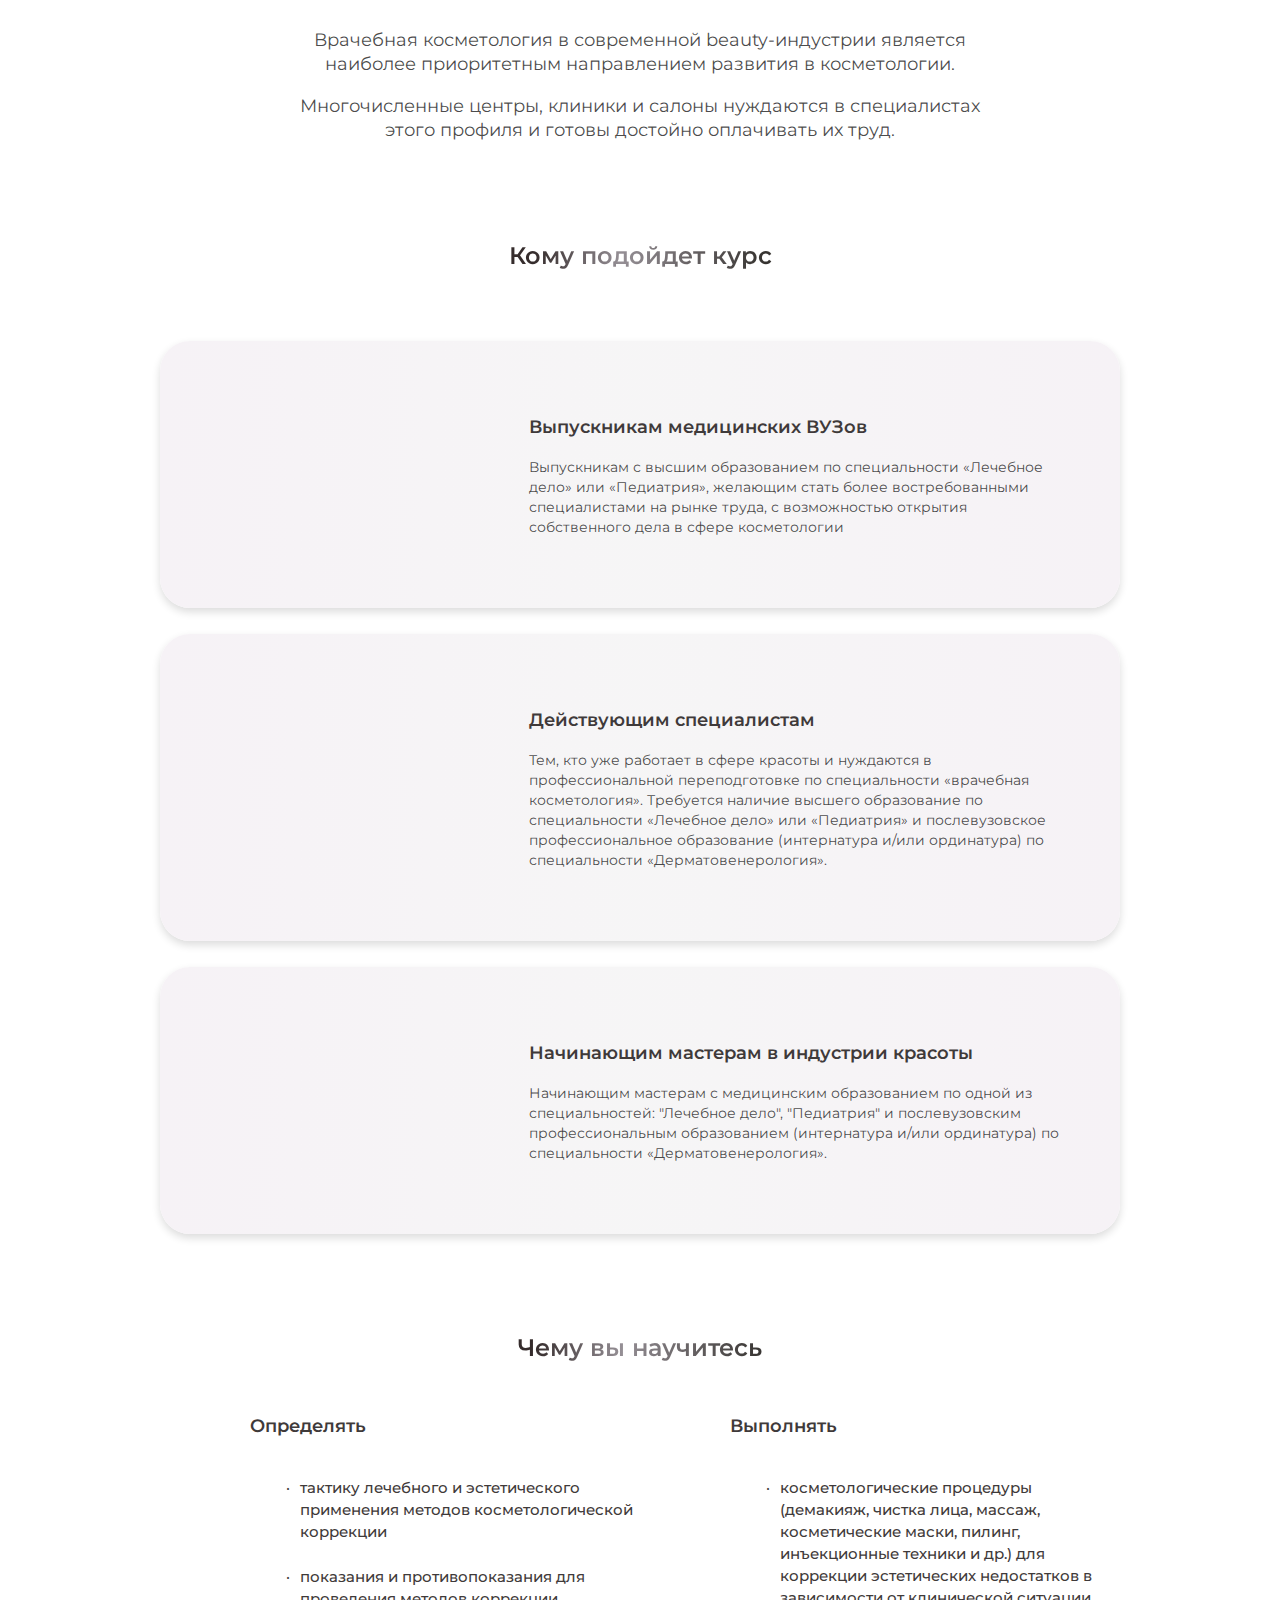
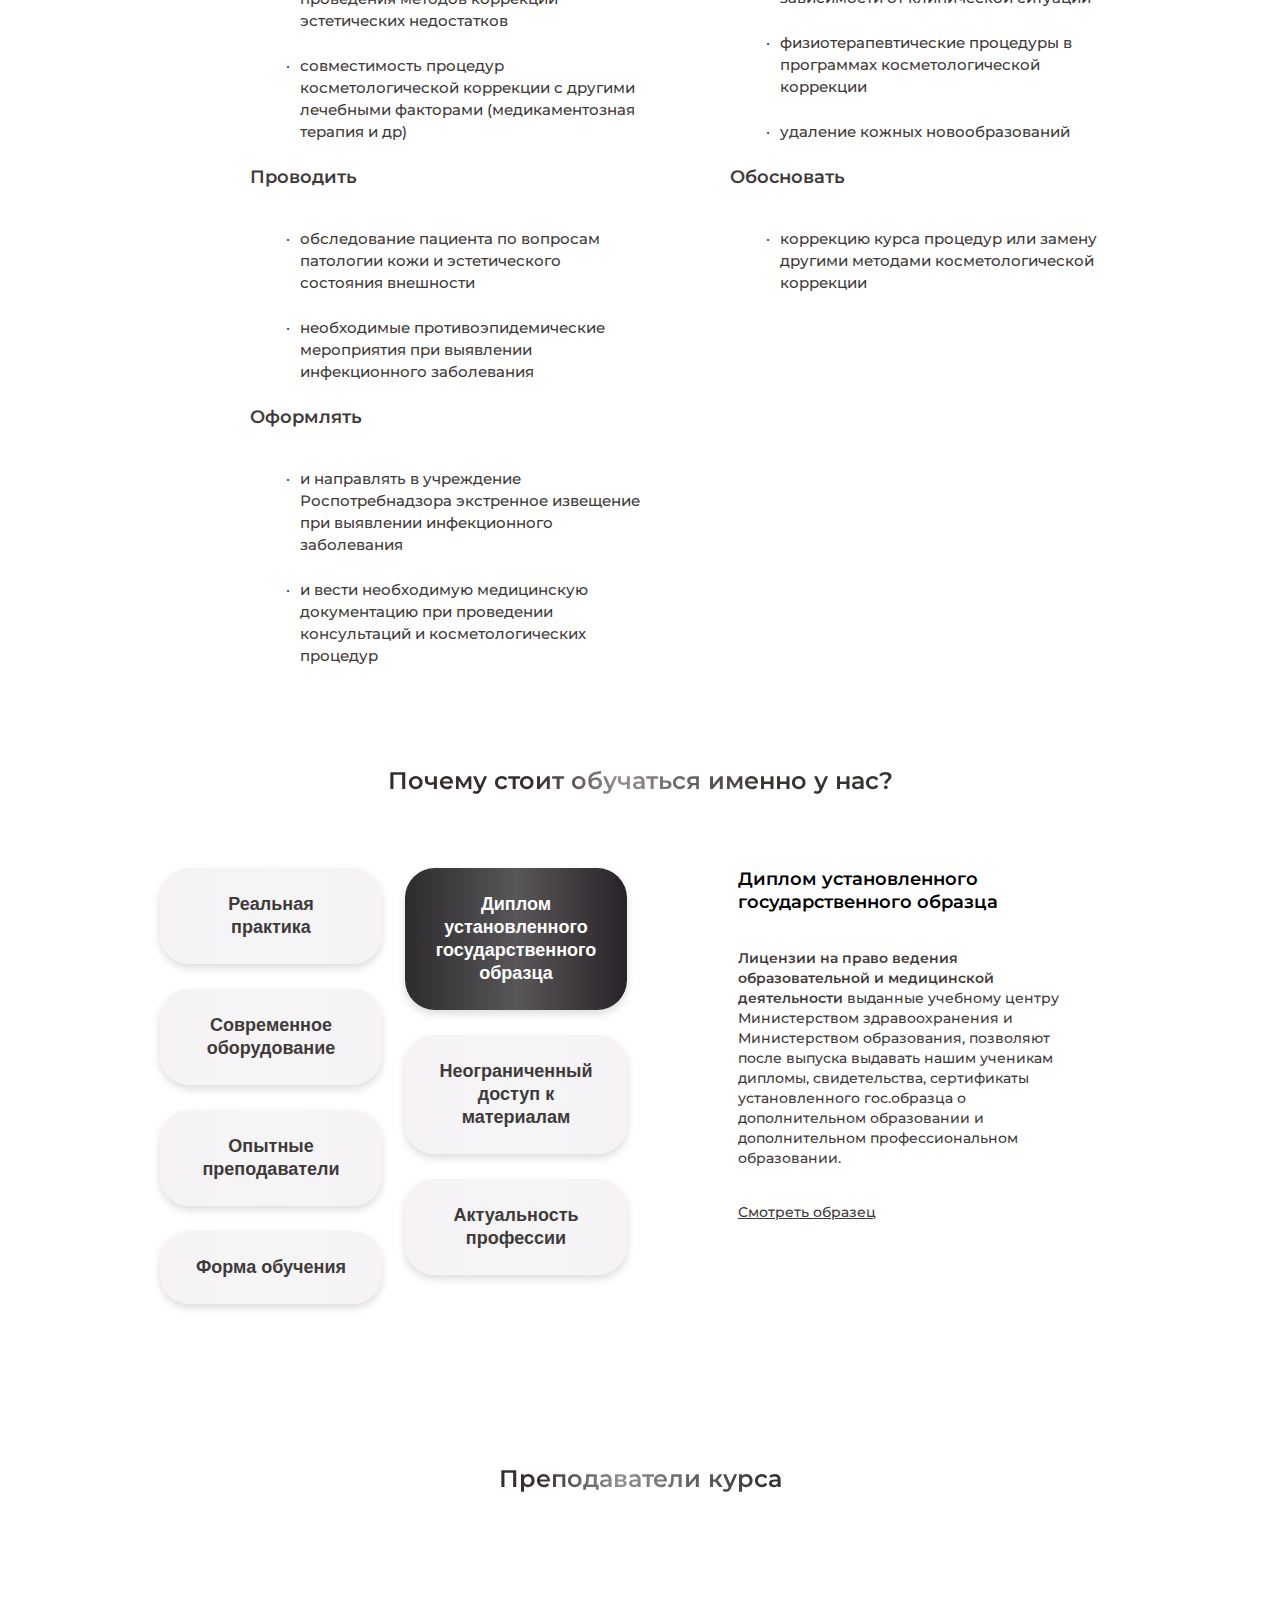
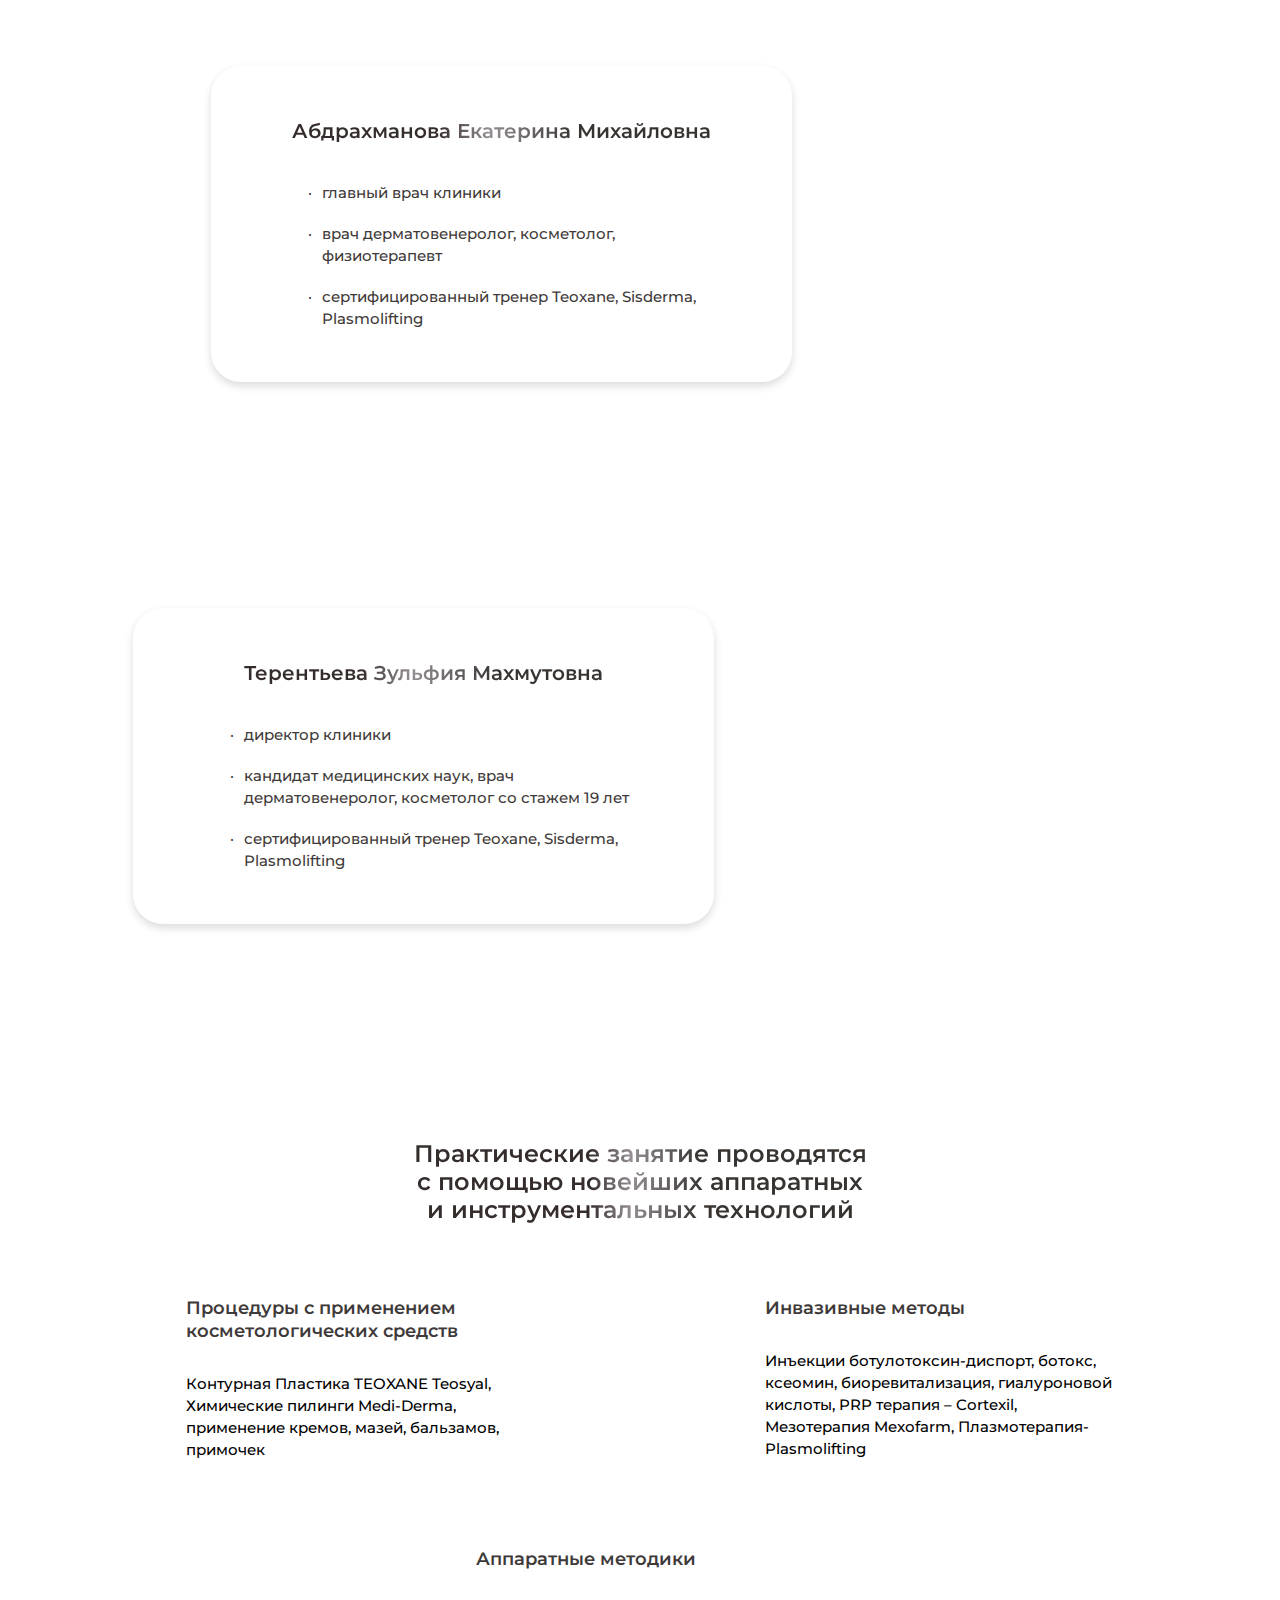
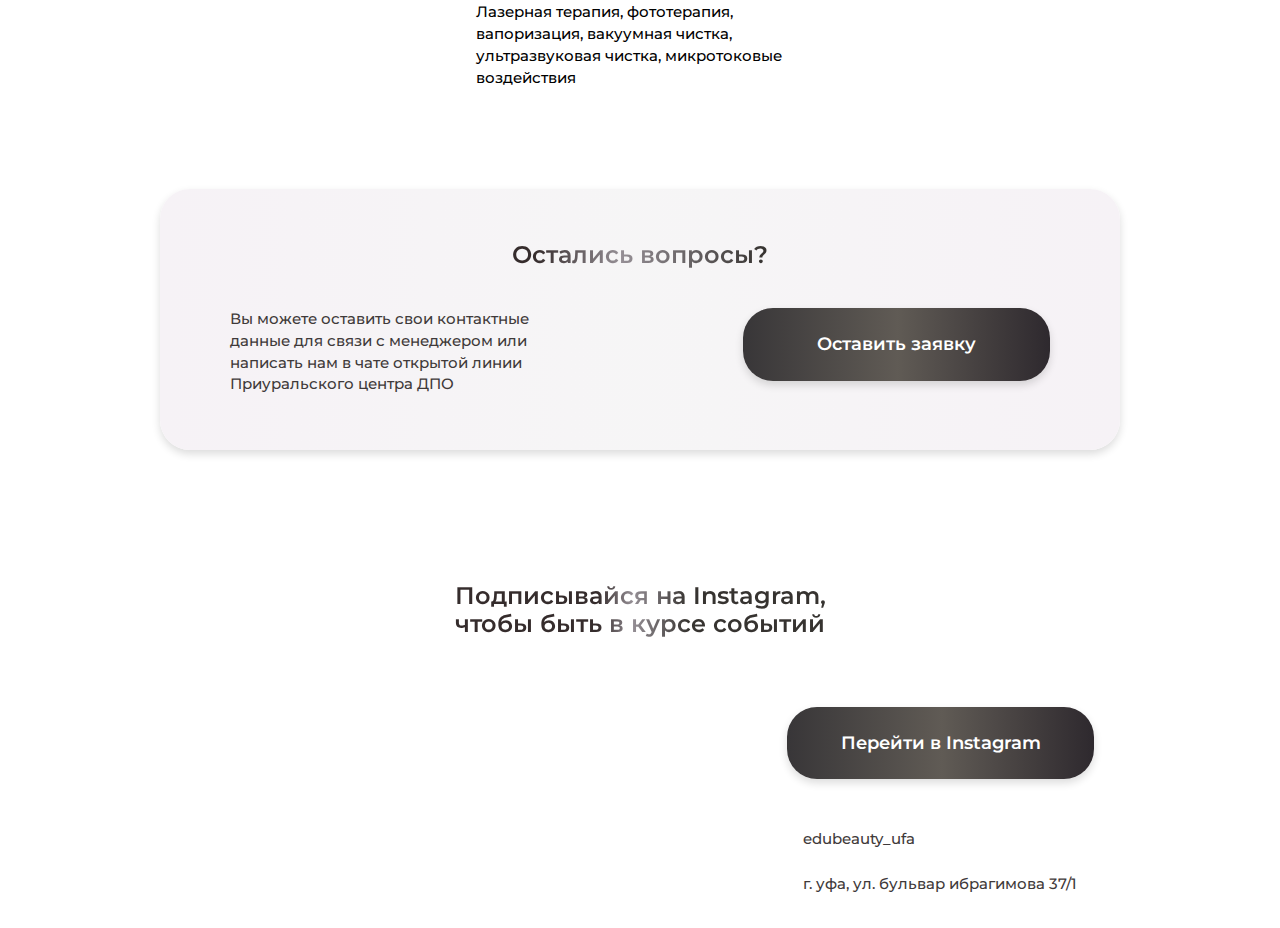
==== index.html @ edcf425a "added mobile version modal box for buttons" ====
<!DOCTYPE html>
<html lang="en">

<head>
    <meta charset="UTF-8">
    <meta http-equiv="X-UA-Compatible" content="IE=edge">
    <meta name="viewport" content="width=device-width, initial-scale=1.0">
    <title>Врачебная косметология</title>
    <link rel="stylesheet" href="style.css">
    <link href="https://fonts.googleapis.com/css2?family=Montserrat:wght@200;400;500;600;800&family=Oswald:wght@500&display=swap" rel="stylesheet">
    <link rel="stylesheet" href="https://cdnjs.cloudflare.com/ajax/libs/flickity/1.0.0/flickity.css">

    <link rel="stylesheet" href="https://owlcarousel2.github.io/OwlCarousel2/assets/owlcarousel/assets/owl.carousel.min.css">
    <link rel="stylesheet" href="https://owlcarousel2.github.io/OwlCarousel2/assets/owlcarousel/assets/owl.theme.default.min.css">
    <link rel="stylesheet" href="https://owlcarousel2.github.io/OwlCarousel2/assets/css/docs.theme.min.css">

</head>

<body>
    <div class="wrap">
        <section class="top">
            <div class="top__wrap">
                <div class="top__text">
                    <p class="text-normal">Врачебная косметология в современной beauty-индустрии является наиболее приоритетным направлением развития в косметологии.</p>
                    <p class="text-normal">Многочисленные центры, клиники и салоны нуждаются в специалистах этого профиля и готовы достойно оплачивать их труд.</p>
                </div>
            </div>
        </section>
        <section class="for-whom">
            <div class="for-whom__wrap">
                <h2 class="for-whom__head text-head-1">Кому подойдет курс</h2>
                <div class="for-whom__img diplom mobile">
                    <img src="https://eduexp.ru/wp-content/uploads/2022/01/diplom.png" alt="">
                </div>
                <div class="for-whom__block bloc-grey">
                    <div class="for-whom__img diplom">
                        <img src="https://eduexp.ru/wp-content/uploads/2022/01/diplom.png" alt="">
                    </div>
                    <div class="for-whom__text">
                        <h3 class="for-whom__head-block text-head-2">Выпускникам медицинских ВУЗов</h3>
                        <p>Выпускникам с высшим образованием по специальности «Лечебное дело» или «Педиатрия», желающим стать более востребованными специалистами на рынке труда, с возможностью открытия собственного дела в сфере косметологии</p>
                    </div>
                </div>
                <div class="for-whom__img doctor_1 mobile">
                    <img src="https://eduexp.ru/wp-content/uploads/2022/01/doctor_1.png" alt="">
                </div>
                <div class="for-whom__block bloc-grey">
                    <div class="for-whom__img doctor_1">
                        <img src="https://eduexp.ru/wp-content/uploads/2022/01/doctor_1.png" alt="">
                    </div>
                    <div class="for-whom__text">
                        <h3 class="for-whom__head-block text-head-2">Действующим специалистам</h3>
                        <p>Тем, кто уже работает в сфере красоты и нуждаются в профессиональной переподготовке по специальности «врачебная косметология». Требуется наличие высшего образование по специальности «Лечебное дело» или «Педиатрия» и послевузовское
                            профессиональное образование (интернатура и/или ординатура) по специальности «Дерматовенерология».</p>
                    </div>
                </div>

                <div class="for-whom__img doctor_1 mobile">
                    <img src="https://eduexp.ru/wp-content/uploads/2022/01/doctor_2.png" alt="">
                </div>
                <div class="for-whom__block bloc-grey">
                    <div class="for-whom__img doctor_1">
                        <img src="https://eduexp.ru/wp-content/uploads/2022/01/doctor_2.png" alt="">
                    </div>
                    <div class="for-whom__text">
                        <h3 class="for-whom__head-block text-head-2">Начинающим мастерам в индустрии красоты</h3>
                        <p>Начинающим мастерам с медицинским образованием по одной из специальностей: "Лечебное дело", "Педиатрия" и послевузовским профессиональным образованием (интернатура и/или ординатура) по специальности «Дерматовенерология».</p>
                    </div>
                </div>
            </div>
        </section>
        <section class="your-skills">
            <div class="your-skills__wrap">
                <h2 class="your-skills__head text-head-1">Чему вы научитесь</h2>
                <div class="your-skills__wrap_col">
                    <div class="your-skills__col">
                        <ul class="your-skills__ul first">
                            <li class="your-skills__li first text-head-2">Определять</li>
                            <ul class="your-skills__ul second">
                                <li class="your-skills__li second">
                                    тактику лечебного и эстетического применения методов косметологической коррекции
                                </li>
                                <li class="your-skills__li second">
                                    показания и противопоказания для проведения методов коррекции эстетических недостатков
                                </li>
                                <li class="your-skills__li second">
                                    совместимость процедур косметологической коррекции с другими лечебными факторами (медикаментозная терапия и др)
                                </li>
                            </ul>
                            <li class="your-skills__li first text-head-2">Проводить</li>
                            <ul class="your-skills__ul second">
                                <li class="your-skills__li second">
                                    обследование пациента по вопросам патологии кожи и эстетического состояния внешности
                                </li>
                                <li class="your-skills__li second">
                                    необходимые противоэпидемические мероприятия при выявлении инфекционного заболевания
                                </li>
                            </ul>
                            <li class="your-skills__li first text-head-2">Оформлять</li>
                            <ul class="your-skills__ul second">
                                <li class="your-skills__li second">
                                    и направлять в учреждение Роспотребнадзора экстренное извещение при выявлении инфекционного заболевания
                                </li>
                                <li class="your-skills__li second">
                                    и вести необходимую медицинскую документацию при проведении консультаций и косметологических процедур
                                </li>
                            </ul>
                        </ul>
                    </div>
                    <div class="your-skills__col">
                        <ul class="your-skills__ul first">
                            <li class="your-skills__li first text-head-2">Выполнять</li>
                            <ul class="your-skills__ul second">
                                <li class="your-skills__li second">
                                    косметологические процедуры (демакияж, чистка лица, массаж, косметические маски, пилинг, инъекционные техники и др.) для коррекции эстетических недостатков в зависимости от клинической ситуации
                                </li>
                                <li class="your-skills__li second">
                                    физиотерапевтические процедуры в программах косметологической коррекции
                                </li>
                                <li class="your-skills__li second">
                                    удаление кожных новообразований
                                </li>
                            </ul>
                            <li class="your-skills__li first text-head-2">Обосновать</li>
                            <ul class="your-skills__ul second">
                                <li class="your-skills__li second">
                                    коррекцию курса процедур или замену другими методами косметологической коррекции
                                </li>
                            </ul>

                        </ul>
                    </div>
                </div>
            </div>
        </section>
        <section class="why-us">
            <div class="why-us__wrap">
                <h2 class="why-us__head text-head-1">Почему стоит обучаться именно у нас?</h2>
                <div class="why-us__wrap_col">
                    <!-- кнопки для десктопной версии -->
                    <div class="why-us__col_btns desctop">
                        <div class="why-us__col left">
                            <button class="why-us__bloc bloc-grey text-head-2" value="btn_1" onClick="ContentChange(value)">Реальная практика</button>
                            <button class="why-us__bloc bloc-grey text-head-2" value="btn_2" onClick="ContentChange(value)">Современное оборудование</button>
                            <button class="why-us__bloc bloc-grey text-head-2" value="btn_3" onClick="ContentChange(value)">Опытные преподаватели</button>
                            <button class="why-us__bloc bloc-grey text-head-2" value="btn_4" onClick="ContentChange(value)">Форма обучения</button>
                        </div>
                        <div class="why-us__col right">
                            <button class="why-us__bloc bloc-grey text-head-2 active" value="btn_5" onClick="ContentChange(value)">Диплом установленного государственного образца</button>
                            <button class="why-us__bloc bloc-grey text-head-2" value="btn_6" onClick="ContentChange(value)">Неограниченный доступ к материалам</button>
                            <button class="why-us__bloc bloc-grey text-head-2" value="btn_7" onClick="ContentChange(value)">Актуальность профессии</button>
                        </div>
                    </div>

                    <!-- кнопки для мобильной версии -->
                    <div class="why-us__col_btns mobile">
                        <div class="why-us__col left">
                            <a class="why-us__link_modal" href="#win1">
                                <button class="why-us__bloc bloc-grey text-head-2">Реальная практика</button>
                            </a>
                            <a class="why-us__link_modal" href="#win2">
                                <button class="why-us__bloc bloc-grey text-head-2">Современное оборудование</button>
                            </a>
                            <a class="why-us__link_modal" href="#win3">
                                <button class="why-us__bloc bloc-grey text-head-2">Опытные преподаватели</button>
                            </a>
                            <a class="why-us__link_modal" href="#win4">
                                <button class="why-us__bloc bloc-grey text-head-2">Форма обучения</button>
                            </a>
                        </div>
                        <div class="why-us__col right">
                            <a class="why-us__link_modal" href="#win5">
                                <button class="why-us__bloc bloc-grey text-head-2">Диплом установленного государственного образца</button>
                            </a>
                            <a class="why-us__link_modal" href="#win6">
                                <button class="why-us__bloc bloc-grey text-head-2">Неограниченный доступ к материалам</button>
                            </a>

                            <a class="why-us__link_modal" href="#win7">
                                <button class="why-us__bloc bloc-grey text-head-2">Актуальность профессии</button>
                            </a>
                        </div>
                        <!-- Модальное окно №1 -->
                        <a href="#x" class="why-us__overlay" id="win1"></a>
                        <div class="why-us__modal-window">
                            <div class="why-us__head_modal">Диплом установленного государственного образца</div>
                            <div class="why-us__text">
                                <span class="text_bold">Лицензии на право ведения образовательной и медицинской деятельности</span> выданные учебному центру Министерством здравоохранения и Министерством образования, позволяют после выпуска выдавать нашим
                                ученикам дипломы, свидетельства, сертификаты установленного гос.образца о дополнительном образовании и дополнительном профессиональном образовании.
                            </div>
                            <a class="why-us__btn-close" title="Закрыть" href="#close"></a>
                        </div>
                        <!-- Модальное окно №2 -->
                        <a href="#x" class="why-us__overlay" id="win2"></a>
                        <div class="why-us__modal-window">
                            Контент 2
                            <a class="why-us__btn-close" title="Закрыть" href="#close"></a>
                        </div>
                        <!-- Модальное окно №3 -->
                        <a href="#x" class="why-us__overlay" id="win3"></a>
                        <div class="why-us__modal-window">
                            Контент 3
                            <a class="why-us__btn-close" title="Закрыть" href="#close"></a>
                        </div>
                        <!-- Модальное окно №4 -->
                        <a href="#x" class="why-us__overlay" id="win4"></a>
                        <div class="why-us__modal-window">
                            Контент 4
                            <a class="why-us__btn-close" title="Закрыть" href="#close"></a>
                        </div>
                        <!-- Модальное окно №5 -->
                        <a href="#x" class="why-us__overlay" id="win5"></a>
                        <div class="why-us__modal-window">
                            Контент 5
                            <a class="why-us__btn-close" title="Закрыть" href="#close"></a>
                        </div>
                        <!-- Модальное окно №6 -->
                        <a href="#x" class="why-us__overlay" id="win6"></a>
                        <div class="why-us__modal-window">
                            Контент 6
                            <a class="why-us__btn-close" title="Закрыть" href="#close"></a>
                        </div>
                        <!-- Модальное окно №7 -->
                        <a href="#x" class="why-us__overlay" id="win7"></a>
                        <div class="why-us__modal-window">
                            Контент 7
                            <a class="why-us__btn-close" title="Закрыть" href="#close"></a>
                        </div>
                    </div>

                    <!-- скрытое (начало) -->
                    <div id="btn_1" style="display: none">
                        <div class="why-us__bloc_info">
                            <div class="text-head-2">Реальная практика</div>
                            <div class="why-us__text">
                                Практические занятия – важнейшая часть нашего учебного процесса. Практика составляет 463 аккредитованных часа. Обучение проходит в практикующих косметологических клиниках.
                            </div>
                        </div>
                    </div>
                    <div id="btn_2" style="display: none">
                        <div class="why-us__bloc_info">
                            <div class="text-head-2">Современное оборудование</div>
                            <div class="why-us__text">
                                В наших классах только современное и качественное косметологическое оборудование, с помощью которого можно проводить: лазерную терапию, фототерапию, вапоризацию, вакуумную чистку, ультразвуковую чистку, микротоковые воздействия.
                            </div>
                        </div>
                    </div>
                    <div id="btn_3" style="display: none">
                        <div class="why-us__bloc_info">
                            <div class="text-head-2">Опытные преподаватели</div>
                            <div class="why-us__text">
                                Lorem ipsum dolor sit amet consectetur adipisicing elit. Sunt minus maiores ipsam, quidem, libero nesciunt facere quisquam saepe tempore consequuntur voluptatem totam consequatur, nam odit autem! Ut quo repudiandae eaque.
                            </div>
                        </div>
                    </div>
                    <div id="btn_4" style="display: none">
                        <div class="why-us__bloc_info">
                            <div class="text-head-2">Форма обучения</div>
                            <div class="why-us__text">
                                Форма обучения – очно-заочная, с применением дистанционных образовательных технологий
                            </div>
                        </div>
                    </div>
                    <div id="btn_5" style="display: none">
                        <div class="why-us__bloc_info">
                            <div class="text-head-2">Диплом установленного государственного образца</div>
                            <div class="why-us__text">
                                <span class="text_bold">Лицензии на право ведения образовательной и медицинской деятельности</span> выданные учебному центру Министерством здравоохранения и Министерством образования, позволяют после выпуска выдавать нашим
                                ученикам дипломы, свидетельства, сертификаты установленного гос.образца о дополнительном образовании и дополнительном профессиональном образовании.
                            </div>
                            <p class="why-us__link">
                                Смотреть образец
                            </p>
                        </div>
                    </div>
                    <div id="btn_6" style="display: none">
                        <div class="why-us__bloc_info">
                            <div class="text-head-2">Неограниченный доступ к материалам</div>
                            <div class="why-us__text">
                                Легкоусваиваемый теоретический курс врачебной косметологии, сопровождаемый разъяснительными материалами. Неограниченный по времени доступ к обучающим материалам.
                            </div>
                        </div>
                    </div>
                    <div id="btn_7" style="display: none">
                        <div class="why-us__bloc_info">
                            <div class="text-head-2">Актуальность профессии</div>
                            <div class="why-us__text">
                                Наши курсы включают самые востребованные программы на рынке красоты в данный момент. Мы постоянно развиваемся и знаем, что сейчас популярно и актуально.
                            </div>
                        </div>
                    </div>
                    <!-- скрытое (конец)-->

                    <div class="why-us__col_text">
                        <div id="why-us__content">
                            <div class="why-us__bloc_info">
                                <div class="text-head-2">Диплом установленного государственного образца</div>
                                <div class="why-us__text">
                                    <span class="text_bold">Лицензии на право ведения образовательной и медицинской деятельности</span> выданные учебному центру Министерством здравоохранения и Министерством образования, позволяют после выпуска выдавать
                                    нашим ученикам дипломы, свидетельства, сертификаты установленного гос.образца о дополнительном образовании и дополнительном профессиональном образовании.
                                </div>
                                <p class="why-us__link">
                                    Смотреть образец
                                </p>
                            </div>
                        </div>
                    </div>

                </div>
            </div>
        </section>
        <section class="teachers">
            <div class="teachers__wrap">
                <h2 class="teachers__head text-head-1">Преподаватели курса</h2>
                <div class="teachers__wrap-gallery">
                    <div class="owl-carousel owl-theme">
                        <div class="item">
                            <div class="teachers__block">
                                <h2 class="teachers__head_bloc text-head-1">Абдрахманова Екатерина Михайловна</h2>
                                <ul class="teachers__ul">
                                    <li class="teachers__li">
                                        главный врач клиники
                                    </li>
                                    <br>
                                    <li class="teachers__li">
                                        врач дерматовенеролог, косметолог, физиотерапевт
                                    </li>
                                    <br>
                                    <li class="teachers__li">
                                        сертифицированный тренер Teoxane, Sisderma, Plasmolifting
                                    </li>
                                </ul>
                            </div>
                            <div class="teachers__img ekat">
                                <img src="https://eduexp.ru/wp-content/uploads/2022/01/teacher_ekaterina.png" alt="">
                            </div>
                        </div>
                        <div class="item">
                            <div class="teachers__img zulf">
                                <img src="https://eduexp.ru/wp-content/uploads/2022/01/director_Zulfia.png" alt="">
                            </div>
                            <div class="teachers__block second">
                                <h2 class="teachers__head_bloc text-head-1">Терентьева Зульфия Махмутовна
                                </h2>
                                <ul class="teachers__ul">
                                    <li class="teachers__li">
                                        директор клиники
                                    </li>
                                    <br>
                                    <li class="teachers__li">
                                        кандидат медицинских наук, врач дерматовенеролог, косметолог со стажем 19 лет
                                    </li>
                                    <br>
                                    <li class="teachers__li">
                                        сертифицированный тренер Teoxane, Sisderma, Plasmolifting
                                    </li>
                                </ul>
                            </div>
                        </div>
                    </div>
                </div>
            </div>
        </section>
        <section class="class">
            <div class="class__wrap">
                <div class="class__head text-head-1">Практические занятие проводятся с помощью новейших аппаратных и инструментальных технологий</div>
                <div class="class__line">
                    <div class="class__bloc">
                        <div class="class__img">
                            <img src="https://eduexp.ru/wp-content/uploads/2022/01/creme.svg" alt="">
                        </div>
                        <div class="class__text">
                            <h3 class="text-head-2 ">Процедуры с применением косметологических средств</h3>
                            <p>Контурная Пластика TEOXANE Teosyal, Химические пилинги Medi-Derma, применение кремов, мазей, бальзамов, примочек</p>
                        </div>
                    </div>
                    <div class="class__bloc">
                        <div class="class__img">
                            <img src="https://eduexp.ru/wp-content/uploads/2022/01/syringe.svg" alt="">
                        </div>
                        <div class="class__text">
                            <h3 class="text-head-2 ">Инвазивные методы</h3>
                            <p>Инъекции ботулотоксин-диспорт, ботокс, ксеомин, биоревитализация, гиалуроновой кислоты, PRP терапия – Cortexil, Мезотерапия Mexofarm, Плазмотерапия- Plasmolifting</p>
                        </div>
                    </div>
                </div>
                <div class="class__line">
                    <div class="class__bloc">
                        <div class="class__img">
                            <img src="https://eduexp.ru/wp-content/uploads/2022/01/Spa_Flower-Traced.svg" alt="">
                        </div>
                        <div class="class__text">
                            <h3 class="text-head-2 ">Аппаратные методики</h3>
                            <p>Лазерная терапия, фототерапия, вапоризация, вакуумная чистка, ультразвуковая чистка, микротоковые воздействия</p>
                        </div>
                    </div>
                </div>
            </div>
        </section>
        <section class="guestions">
            <div class="guestions__wrap">
                <div class="guestions__bloc">
                    <div class="guestions__head text-head-1">Остались вопросы?</div>
                    <div class="guestions__content">
                        <div class="guestions__text">Вы можете оставить свои контактные данные для связи с менеджером или написать нам в чате открытой линии Приуральского центра ДПО</div>
                        <div class="guestions__btn">Оставить заявку</div>
                    </div>
                </div>
            </div>
        </section>
        <section class="inst">
            <div class="inst__wrap">
                <div class="inst__head text-head-1">Подписывайся на Instagram, чтобы быть в курсе событий</div>
                <div class="inst__wrap-col">
                    <div class="inst__col">
                        <img class="inst__img" src="https://eduexp.ru/wp-content/uploads/2022/01/mokape_kosmetology.png" alt="">
                    </div>
                    <div class="inst__col">
                        <div class="inst__btn">Перейти в Instagram</div>
                        <div class="inst__contact">
                            <img src="https://eduexp.ru/wp-content/uploads/2022/02/TikTok-Traced.svg" alt="">
                            <div class="inst__text">edubeauty_ufa</div>
                        </div>
                        <div class="inst__contact">
                            <img src="https://eduexp.ru/wp-content/uploads/2022/02/Place-Marker-Traced.svg" alt="">
                            <div class="inst__text">г. Уфа, ул. Бульвар Ибрагимова 37/1</div>
                        </div>
                    </div>

                </div>


            </div>
        </section>
    </div>
</body>

<script src="https://owlcarousel2.github.io/OwlCarousel2/assets/vendors/jquery.min.js"></script>
<script src="https://owlcarousel2.github.io/OwlCarousel2/assets/owlcarousel/owl.carousel.js"></script>
<script src="https://cdnjs.cloudflare.com/ajax/libs/jquery/3.3.1/jquery.min.js"></script>
<script>
    if (document.documentElement.clientWidth > 768) {
        function ContentChange(BtnNumber) {
            let content = document.getElementById('why-us__content');
            content.innerHTML = document.getElementById(BtnNumber).innerHTML;
        }
    }

    let citys = document.getElementsByClassName("why-us__bloc");
    for (let i = 0; i < citys.length; i++) {
        citys[i].addEventListener("click", function() {
            let current = document.getElementsByClassName("active");
            current[0].className = current[0].className.replace(" active", "");
            this.className += " active";
        });
    }

    $('.owl-carousel').owlCarousel({
        loop: true,
        margin: 10,
        items: 1,
        nav: true,
        navText: ['<div class="prev"><img src="https://eduexp.ru/wp-content/uploads/2022/02/array_prev.png" alt=""></div>', '<div class="next"><img src="https://eduexp.ru/wp-content/uploads/2022/02/array_next.png" alt=""></div>']
    })
</script>

</html>
---- style.css ----
body {
    margin: 0;
    font-family: Montserrat;
}

.wrap {
    margin: auto;
    max-width: 960px;
}

.top__wrap {
    display: flex;
    justify-content: center;
}

.top__text {
    text-align: center;
    width: 691px;
}

.text-normal {
    font-style: normal;
    font-weight: normal;
    font-size: 18px;
    line-height: 24px;
    color: rgba(6, 6, 6, 0.74);
}

.text-head-1 {
    font-style: normal;
    font-weight: 600;
    font-size: 24px;
    line-height: 28px;
    text-align: center;
}

.for-whom__head,
.why-us__head,
.your-skills__head,
.teachers__head,
.teachers__head_bloc,
.class__head,
.guestions__head,
.inst__head {
    background: linear-gradient(90deg, #352C2C 39%, #958F95 48%, #363330 63%);
    -webkit-background-clip: text;
    -webkit-text-fill-color: transparent;
    color: #352C2C;
}

.bloc-grey,
.guestions__bloc {
    background: linear-gradient(90.08deg, #F6F2F6 0.1%, rgba(237, 236, 237, 0.496507) 50.38%, #F6F2F6 99.97%);
    box-shadow: 0px 4px 9px rgba(0, 0, 0, 0.14);
    border-radius: 30px;
}

.for-whom__block {
    display: flex;
}

.text-head-2 {
    font-style: normal;
    font-weight: 600;
    font-size: 18px;
    line-height: 23px;
}

.for-whom__head-block {
    color: #3F3A3A;
}

.for-whom__block {
    margin: 0 0 26px 0;
}

.for-whom__text {
    padding: 57px 57px 57px 0;
}

.for-whom__text>p {
    font-style: normal;
    font-weight: normal;
    font-size: 14px;
    line-height: 20px;
    color: rgba(6, 6, 6, 0.74);
}

.for-whom__img.diplom {
    padding: 57px 102px 57px 57px;
    width: 100%;
}

.for-whom__head {
    margin: 82px 0 71px 0;
}

.for-whom__img.doctor_1 {
    display: flex;
    align-items: flex-end;
    padding: 57px 102px 0 57px;
    width: 100%;
}

.for-whom__text {
    width: 254%;
}

.your-skills__li {
    color: #3F3A3A;
}

ul.your-skills__ul.first {
    list-style: none;
    margin: 0 0 0 50px;
}

li.first:before {
    content: url(https://eduexp.ru/wp-content/uploads/2022/01/goal.png);
    position: relative;
    left: -26px;
    top: 25px;
}

ul.your-skills__ul.second,
.teachers__ul {
    list-style-type: "\00B7";
    margin: 39px 0 0 0;
}

li.your-skills__li.second,
.teachers__li {
    font-style: normal;
    font-weight: 500;
    font-size: 15px;
    line-height: 22px;
    color: #3F3A3A;
    margin: 0 0 0 20px;
    padding: 0 0 0 10px;
}

li.your-skills__li.second {
    margin: 23px 0 0 0;
}

.your-skills__wrap_col {
    display: flex;
    justify-content: space-between;
    background-image: url(https://eduexp.ru/wp-content/uploads/2022/02/clouds1.png);
    background-position: center;
    background-repeat: no-repeat;
    background-size: contain;
}

.your-skills__col {
    width: 50%;
}

.your-skills__head.text-head-1 {
    margin: 100px 0 30px 0;
}

li.your-skills__li.first.text-head-2 {
    margin: 23px 0 0 0;
}

.why-us__head.text-head-1 {
    margin: 100px 0 73px 0;
}

.why-us__bloc {
    padding: 25px 30px;
    display: flex;
    justify-content: center;
    align-items: center;
    text-align: center;
    width: 247px;
    margin: 0 23px 25px 0;
    width: 222px;
    border: none;
    color: #3F3A3A;
}

.why-us__col_btns {
    display: flex;
}

.why-us__col>.why-us__col.left {
    width: 50%;
}

.why-us__text {
    font-style: normal;
    font-weight: 500;
    font-size: 14px;
    line-height: 20px;
    color: #3F3A3A;
}

.why-us__wrap_col {
    display: flex;
}

.why-us__bloc.active {
    background: linear-gradient(90.08deg, #2D2B2D 0.1%, rgba(55, 51, 55, 0.83) 50.38%, #282328 99.97%);
    color: #FFFFFF;
}

.why-us__col_text {
    padding: 0 27px 0 88px;
}

.why-us__text {
    margin: 34px 0 34px 0;
}

.why-us__link {
    font-style: normal;
    font-weight: 500;
    font-size: 14px;
    line-height: 20px;
    text-decoration-line: underline;
    color: #3F3A3A;
}

.teachers__head {
    margin: 136px 0 73px;
}

.teachers__gallery-cell {
    width: 100%;
    height: 540px;
    margin-right: 10px;
    background: transparent;
    counter-increment: teachers__gallery-cell;
}

.teachers__gallery-cell:before {
    display: block;
    text-align: center;
    line-height: 200px;
    font-size: 80px;
    color: #000;
}

.owl-stage-outer {
    background-image: url(https://eduexp.ru/wp-content/uploads/2022/02/bgr_for_teachers.png);
    background-position: center;
    background-size: auto;
    background-repeat: no-repeat;
    height: 537px;
}

.teachers__gallery {
    background: transparent;
}

.teachers__block {
    background: #FFFFFF;
    box-shadow: 0px 4px 9px rgba(0, 0, 0, 0.14);
    border-radius: 30px;
    width: 581px;
    margin: 100px 0 107px 51px;
}

.teachers__head_bloc {
    padding: 54px 0 39px 0;
    margin: 0;
    font-style: normal;
    font-weight: 600;
    font-size: 20px;
    line-height: 23px;
    text-transform: capitalize;
}

.teachers__ul {
    padding: 0 66px 52px 81px;
    margin: 0;
}

.teachers__img.ekat {
    margin-left: -84px;
    display: flex;
    align-items: flex-end;
}

.teachers__gallery-cell.is-selected {
    display: flex;
    align-items: flex-end;
}

.teachers__block.second {
    margin: 119px 52px 119px -27px;
}

.teachers__img.zulf {
    z-index: 1;
    align-self: self-end;
}

.owl-carousel .item {
    height: 10rem;
    background: #4DC7A0;
    padding: 1rem;
}

body {
    padding: 10px;
}

.prev,
.next {
    width: 45px;
    height: 45px;
    border-radius: 50%;
    position: absolute;
    top: 100%;
    background: linear-gradient(257.32deg, #6E636E 9.39%, rgba(21, 20, 20, 0.78) 48.07%, #716571 85.62%)!important;
    box-shadow: 0px 4px 4px rgba(0, 0, 0, 0.25)!important;
    display: flex;
    justify-content: center;
    align-items: center;
}

.prev {
    right: 45%;
}

.next {
    left: 45%;
}

.prev>img,
.next>img {
    width: 20px;
}

.owl-dots {
    display: none;
}

.owl-carousel .item {
    background: none;
    height: auto;
    display: flex;
    padding: 0;
}

.owl-stage {
    display: flex;
    align-items: flex-end;
}

.class__head {
    margin: 97px auto 73px auto;
    width: 465px;
}

.class__text>h3 {
    margin: 0;
    color: #3F3A3A;
}

.class__text>p {
    font-style: normal;
    font-weight: 500;
    font-size: 15px;
    line-height: 22px;
    margin: 30px 0 0 0;
}

.class__text {
    width: 355px;
    padding: 0 0 0 26px;
}

.class__bloc {
    display: flex;
}

.class__line {
    display: flex;
    justify-content: space-between;
}

.class__line:last-child {
    margin: 87px 0 0 0;
    justify-content: center;
}

.guestions__bloc {
    margin: 100px 0 0 0;
}

.guestions__head.text-head-1 {
    padding: 52px 0 39px 0;
}

.guestions__text {
    font-style: normal;
    font-weight: 500;
    font-size: 15px;
    line-height: 145%;
    color: #3F3A3A;
    width: 321px;
}

.guestions__btn,
.inst__btn {
    background: linear-gradient(90.08deg, #383638 0.1%, #605B55 50.38%, #2E292E 99.97%);
    box-shadow: 0px 4px 9px rgb(0 0 0 / 14%);
    border-radius: 30px;
    font-style: normal;
    font-weight: 600;
    font-size: 18px;
    line-height: 125.4%;
    text-align: center;
    color: #FFFFFF;
    width: 247px;
    padding: 25px 30px;
    margin: 0 0 69px 0;
}

.guestions__content {
    padding: 0 70px;
}

.guestions__content {
    padding: 0 70px;
    display: flex;
    justify-content: space-between;
}

.inst__wrap {
    background-image: url(https://eduexp.ru/wp-content/uploads/2022/02/clouds2.png);
    background-size: contain;
    background-position: center;
    background-repeat: no-repeat;
}

.inst__text {
    font-style: normal;
    font-weight: 500;
    font-size: 15px;
    line-height: 145%;
    text-transform: lowercase;
    color: #3F3A3A;
}

.inst__contact {
    display: flex;
}

.inst__wrap-col {
    display: flex;
    justify-content: space-between;
}

img.inst__img {
    padding: 0 0 0 136px;
    margin: 0 0 126px 0;
}

.inst__btn {
    margin: 0 0 49px 0;
}

.inst__contact {
    margin: 0 0 23px 0;
}

.inst__text {
    padding: 0 43px 0 16px;
}

.inst__head {
    margin: 132px auto 69px auto;
    width: 378px;
}

.text_bold {
    font-style: normal;
    font-weight: 600;
}

.for-whom__img.diplom.mobile,
.for-whom__img.doctor_1.mobile {
    display: none;
}

.why-us__col_btns.mobile {
    display: none;
}

@media (max-width: 768px) {
    .text-normal {
        font-size: 12px;
        line-height: 16px;
    }
    .text-head-1 {
        font-size: 14px;
        line-height: 16px;
    }
    .for-whom__head {
        margin: 50px 0;
    }
    .for-whom__img.diplom,
    .for-whom__img.doctor_1 {
        display: none;
    }
    .for-whom__block {
        width: 91%;
        margin: auto;
        margin: auto auto 15px auto;
    }
    .text-head-2 {
        font-size: 10px;
        line-height: 13px;
    }
    .for-whom__text>p {
        font-size: 10px;
        line-height: 14px;
        margin: 0;
    }
    .for-whom__text {
        padding: 35px 19px 42px 28px;
    }
    .for-whom__head-block {
        margin: 0 0 14px 0;
    }
    .top__text {
        width: auto;
    }
    .for-whom__text {
        width: auto;
    }
    .for-whom__img.diplom.mobile {
        display: flex;
        justify-content: center;
        padding: 0;
        margin: 0 0 25px 0;
    }
    .for-whom__img.diplom.mobile>img {
        width: 100px;
    }
    .for-whom__img.doctor_1.mobile {
        display: flex;
        justify-content: center;
        align-items: flex-end;
        padding: 0;
        margin: 15px 0 0 0;
    }
    .for-whom__img.doctor_1.mobile>img {
        width: 137px;
    }
    li.first:before {
        content: url(https://eduexp.ru/wp-content/uploads/2022/02/goals_min.png);
        position: relative;
        left: -15px;
        top: 20px;
    }
    li.your-skills__li.second {
        font-size: 10px;
        line-height: 18px;
        margin: 17px 0 0 0;
    }
    .your-skills__col {
        width: 100%;
    }
    .your-skills__wrap_col {
        background-image: none;
        flex-direction: column;
        align-items: center;
    }
    .why-us__col_text {
        display: none;
    }
    .class__line {
        flex-direction: column;
        align-items: center;
    }
    .why-us__col_btns.mobile {
        display: flex;
    }
    .why-us__col_btns.desctop {
        display: none;
    }
    .why-us__wrap_col {
        display: flex;
        justify-content: center;
        padding: 0 21px;
    }
    .why-us__head.text-head-1 {
        margin: 41px 0 32px 0;
    }
    .why-us__bloc,
    .why-us__bloc.active {
        background: linear-gradient(90.08deg, #F6F2F6 0.1%, rgba(237, 236, 237, 0.496507) 50.38%, #F6F2F6 99.97%);
        box-shadow: 0px 4px 9px rgb(0 0 0 / 5%);
        border-radius: 30px;
        font-size: 10px;
        line-height: 13px;
        color: #3F3A3A;
        margin: 0 0 13px 0;
    }
    .why-us__bloc {
        width: 100%;
    }
    .why-us__col.right,
    .why-us__col.left {
        width: 50%;
    }
    .why-us__col.left {
        margin: 0 15px 0 0;
    }
    .class__head {
        width: 100%;
    }
    /* Базовые стили слоя затемнения и модального окна  */
    .why-us__overlay {
        top: 0;
        right: 0;
        bottom: 0;
        left: 0;
        z-index: 1;
        visibility: hidden;
        /* фон затемнения */
        background-color: rgba(0, 0, 0, 0.7);
        opacity: 0;
        position: fixed;
        /* фиксированное поцизионирование */
        transition: opacity .5s;
    }
    .why-us__overlay:target {
        visibility: visible;
        opacity: 1;
    }
    /*** Формируем стили модального окна ***/
    .why-us__modal-window {
        font-size: 14px;
        z-index: 10;
        visibility: hidden;
        margin: auto;
        width: 90%;
        /* фиксированное позиционирование, окно стабильно при прокрутке */
        position: fixed;
        padding: 15px;
        border: none;
        opacity: 0;
        transition: all ease .5s;
        background: #FFFFFF;
        box-shadow: 0px 4px 9px rgba(0, 0, 0, 0.14);
        border-radius: 30px;
        padding: 52px 58px 67px 48px;
    }
    /* активируем появление окна и затемнение фона */
    .why-us__overlay:target+.why-us__modal-window {
        top: 13%;
        /* position: absolute; */
        /* положение окна от верха страницы при появлении */
        visibility: visible;
        opacity: 1;
    }
    /* формируем кнопку закрытия */
    .why-us__btn-close {
        position: absolute;
        top: 18px;
        right: 22px;
        padding: 0;
        width: 20px;
        height: 20px;
        text-align: center;
        text-decoration: none;
        font-weight: 200;
        line-height: 20px;
    }
    .why-us__btn-close:before {
        color: #000;
        content: "X";
        text-shadow: 0 -1px rgba(0, 0, 0, 0.9);
        font-size: 20px;
    }
    .why-us__head_modal {
        font-family: Montserrat;
        font-style: normal;
        font-weight: 600;
        font-size: 14px;
        line-height: 18px;
        color: rgba(21, 20, 20, 0.78);
        margin: 0 0 17px 0;
    }
}
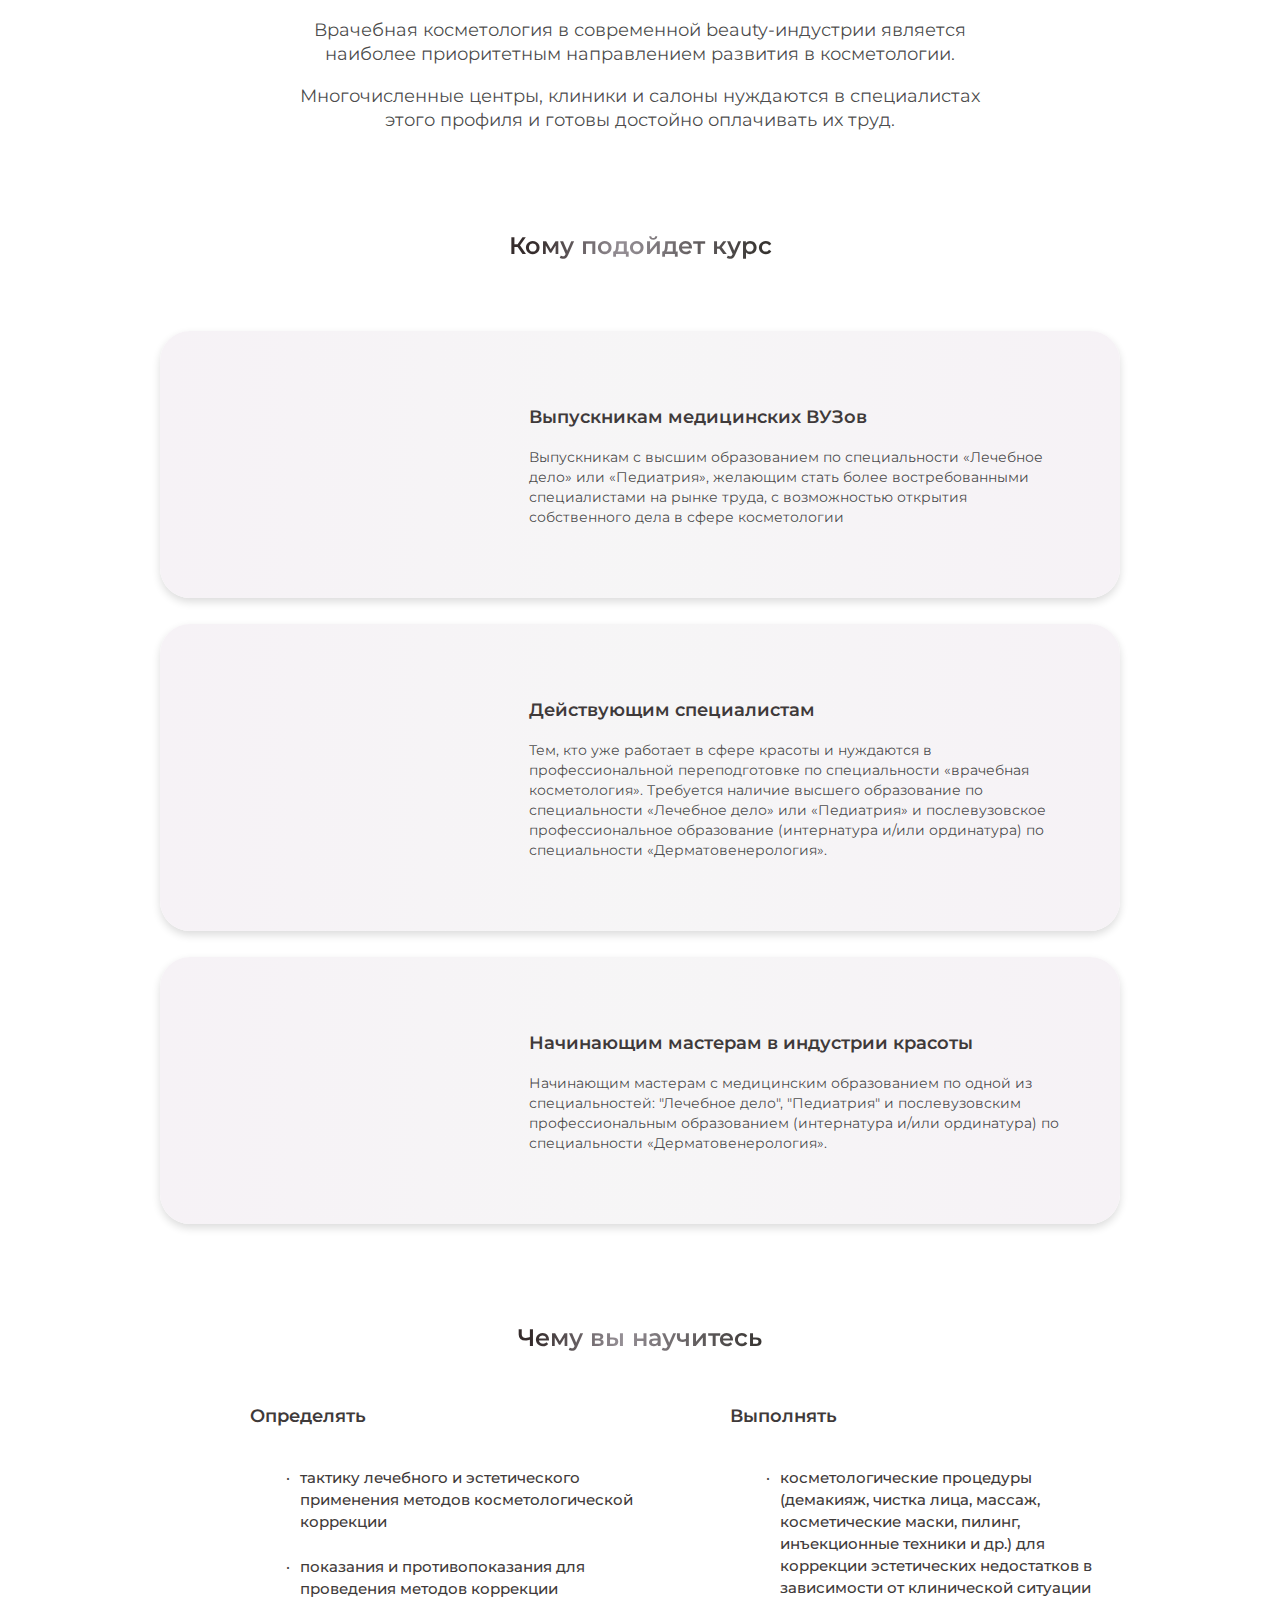
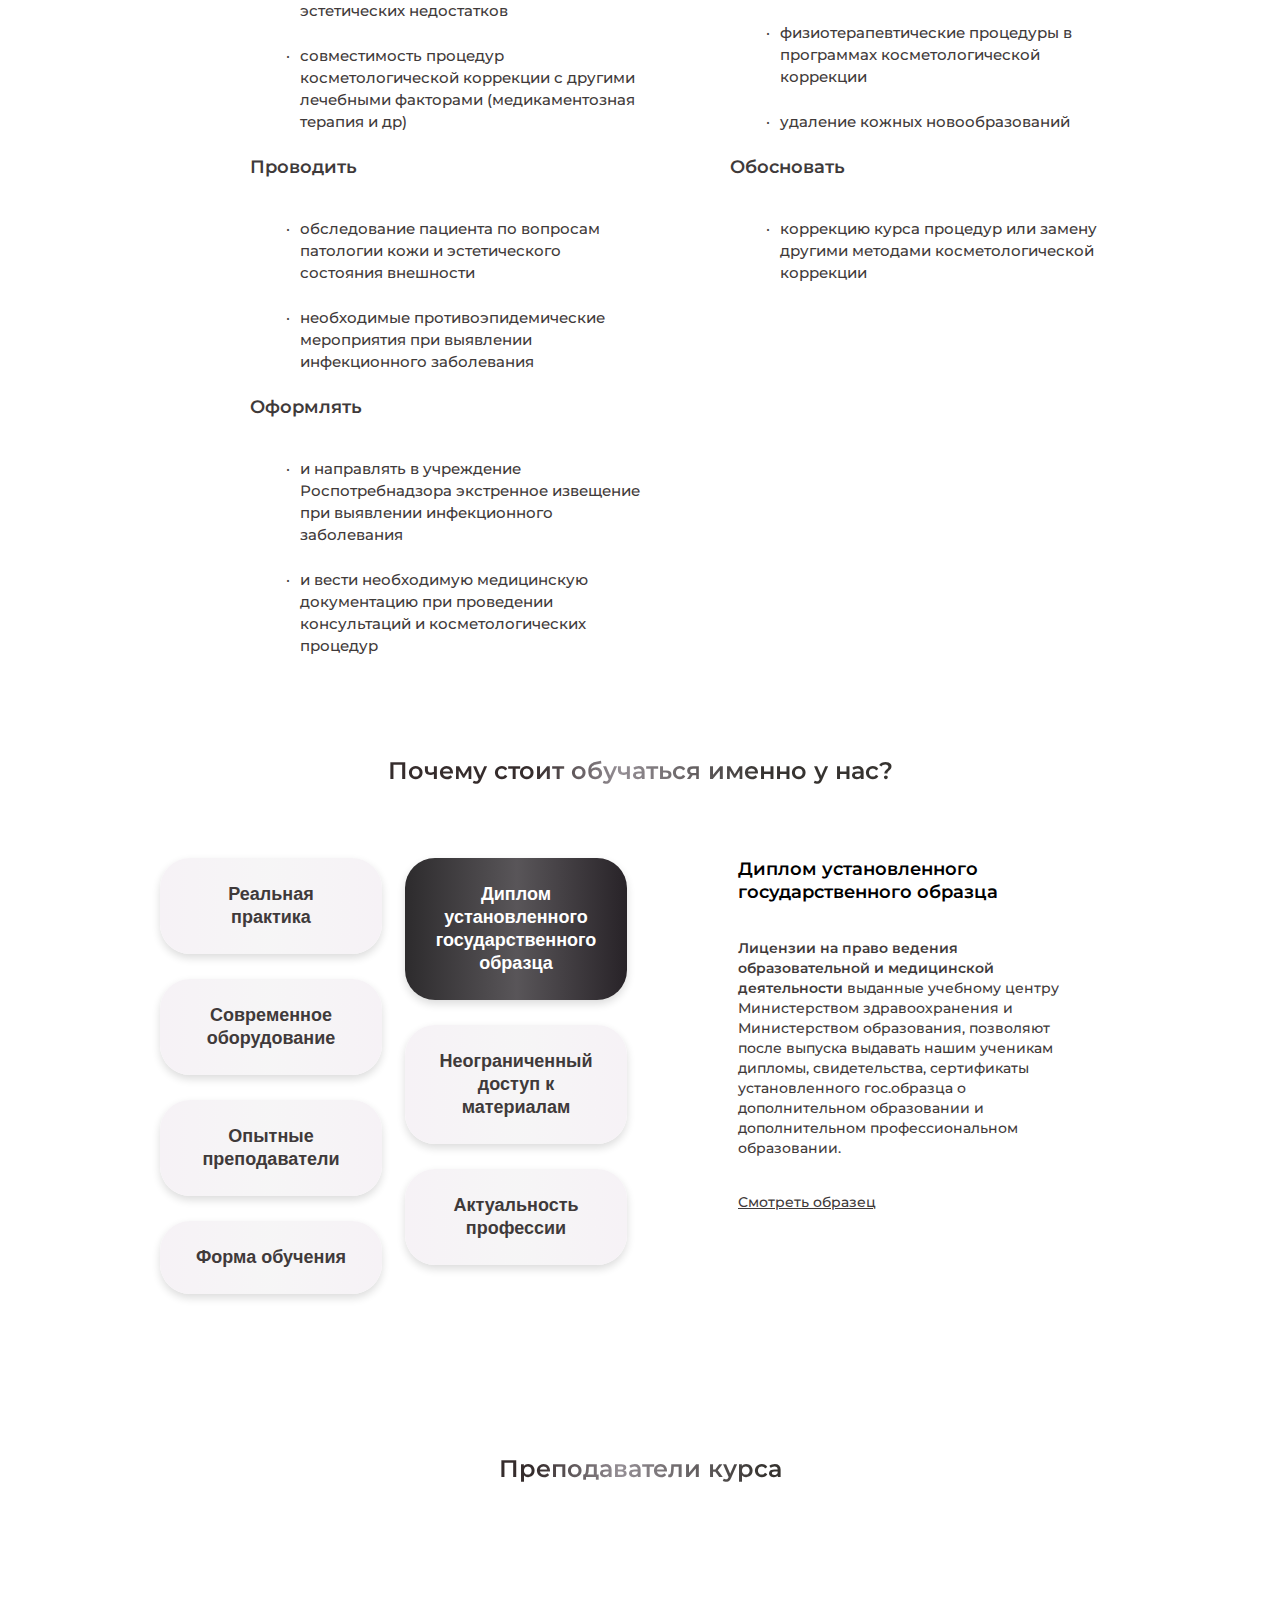
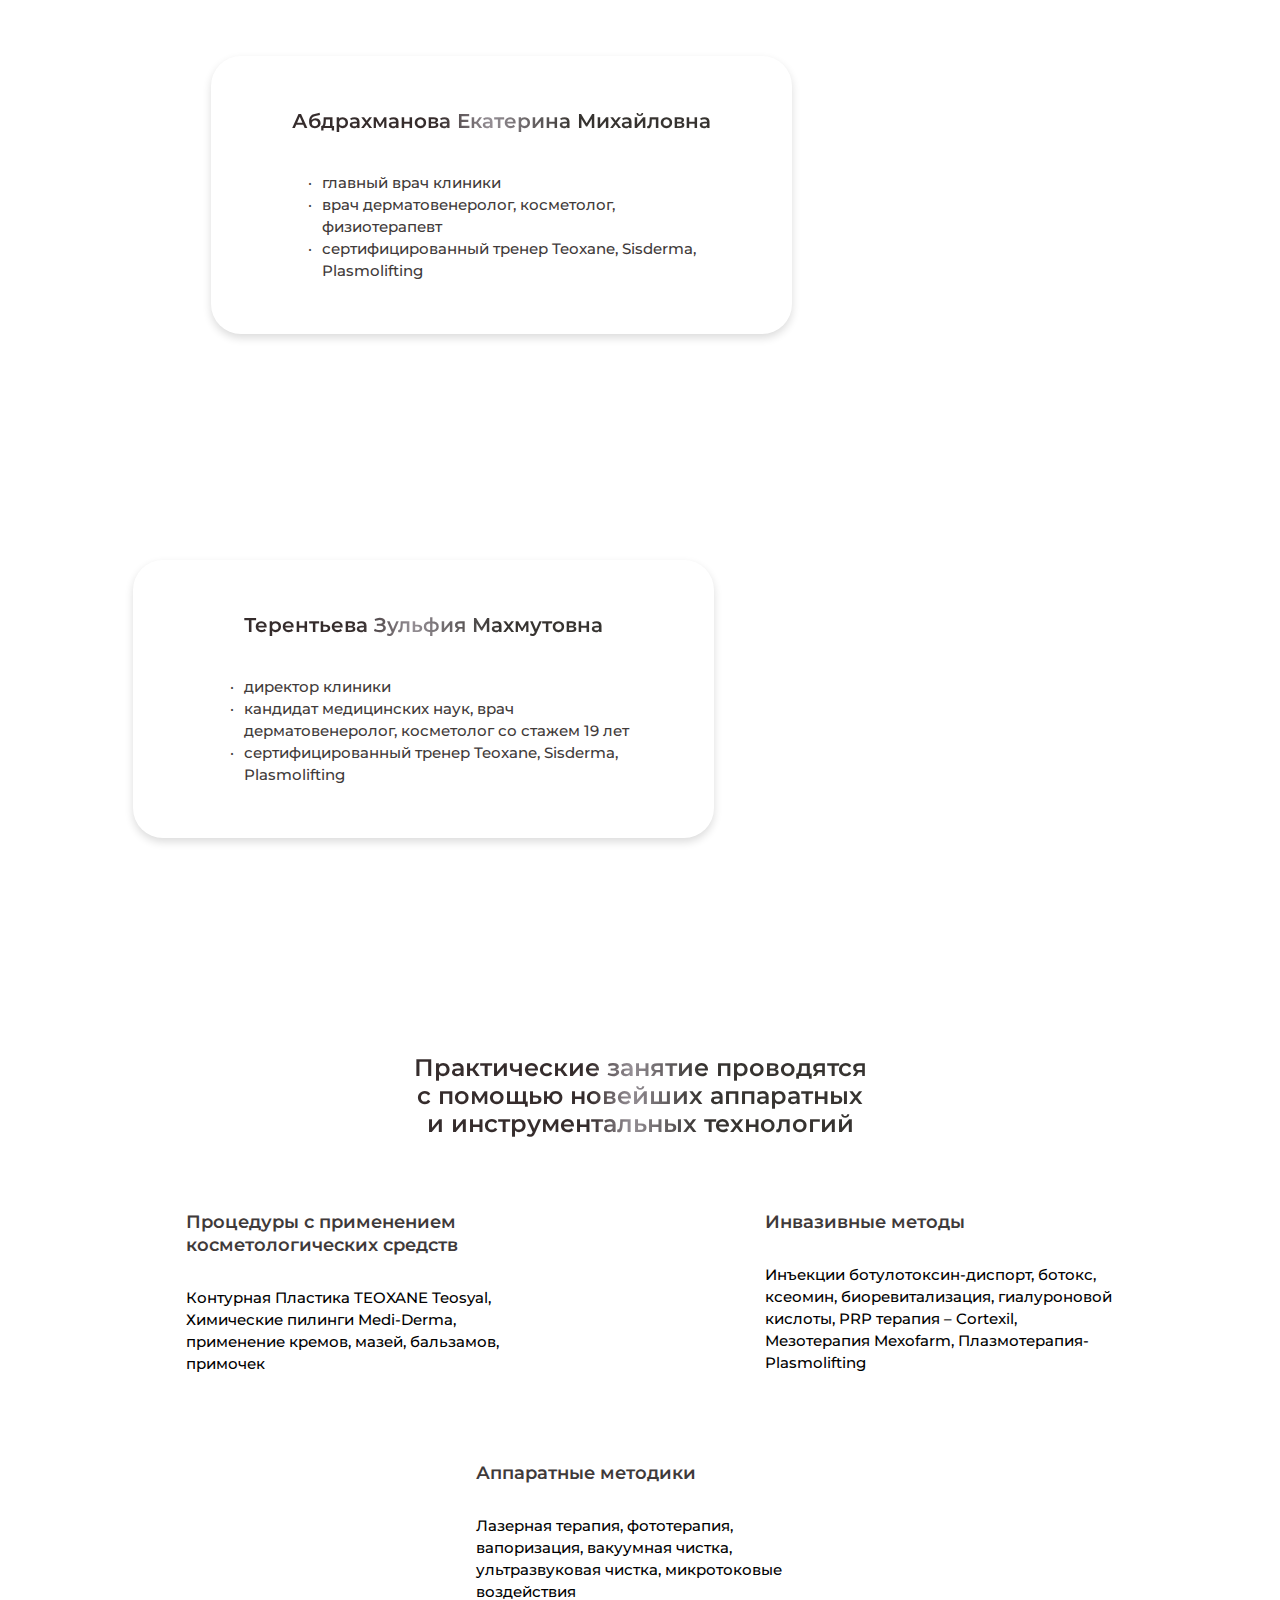
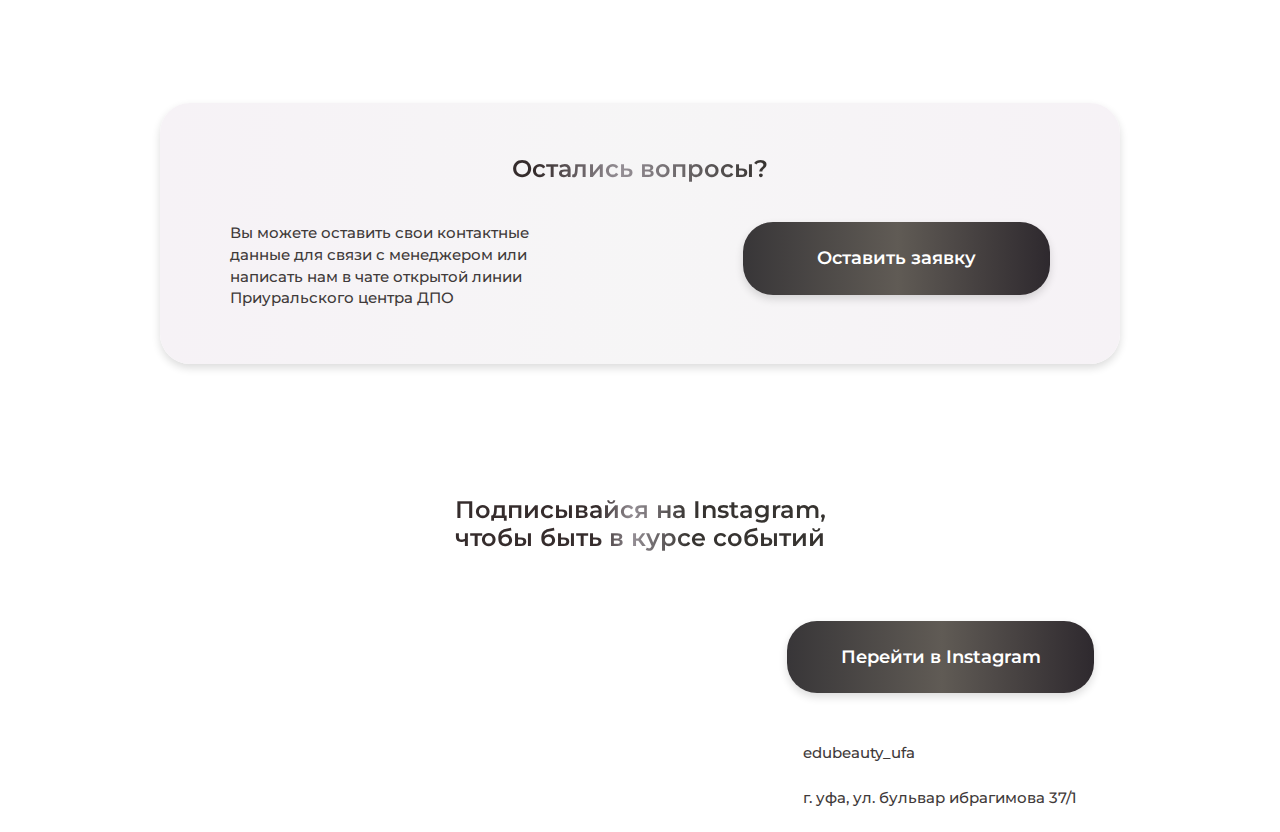
==== commit 19871507: "adaptive for mobile version all" ====
--- a/index.html
+++ b/index.html
@@ -8,7 +8,7 @@
     <title>Врачебная косметология</title>
     <link rel="stylesheet" href="style.css">
     <link href="https://fonts.googleapis.com/css2?family=Montserrat:wght@200;400;500;600;800&family=Oswald:wght@500&display=swap" rel="stylesheet">
-    <link rel="stylesheet" href="https://cdnjs.cloudflare.com/ajax/libs/flickity/1.0.0/flickity.css">
+    <!-- <link rel="stylesheet" href="https://cdnjs.cloudflare.com/ajax/libs/flickity/1.0.0/flickity.css"> -->
 
     <link rel="stylesheet" href="https://owlcarousel2.github.io/OwlCarousel2/assets/owlcarousel/assets/owl.carousel.min.css">
     <link rel="stylesheet" href="https://owlcarousel2.github.io/OwlCarousel2/assets/owlcarousel/assets/owl.theme.default.min.css">
@@ -180,7 +180,7 @@
                                 <button class="why-us__bloc bloc-grey text-head-2">Актуальность профессии</button>
                             </a>
                         </div>
-                        <!-- Модальное окно №1 -->
+
                         <a href="#x" class="why-us__overlay" id="win1"></a>
                         <div class="why-us__modal-window">
                             <div class="why-us__head_modal">Диплом установленного государственного образца</div>
@@ -190,118 +190,142 @@
                             </div>
                             <a class="why-us__btn-close" title="Закрыть" href="#close"></a>
                         </div>
-                        <!-- Модальное окно №2 -->
+
                         <a href="#x" class="why-us__overlay" id="win2"></a>
                         <div class="why-us__modal-window">
-                            Контент 2
-                            <a class="why-us__btn-close" title="Закрыть" href="#close"></a>
-                        </div>
-                        <!-- Модальное окно №3 -->
-                        <a href="#x" class="why-us__overlay" id="win3"></a>
-                        <div class="why-us__modal-window">
-                            Контент 3
-                            <a class="why-us__btn-close" title="Закрыть" href="#close"></a>
-                        </div>
-                        <!-- Модальное окно №4 -->
-                        <a href="#x" class="why-us__overlay" id="win4"></a>
-                        <div class="why-us__modal-window">
-                            Контент 4
-                            <a class="why-us__btn-close" title="Закрыть" href="#close"></a>
-                        </div>
-                        <!-- Модальное окно №5 -->
-                        <a href="#x" class="why-us__overlay" id="win5"></a>
-                        <div class="why-us__modal-window">
-                            Контент 5
-                            <a class="why-us__btn-close" title="Закрыть" href="#close"></a>
-                        </div>
-                        <!-- Модальное окно №6 -->
-                        <a href="#x" class="why-us__overlay" id="win6"></a>
-                        <div class="why-us__modal-window">
-                            Контент 6
-                            <a class="why-us__btn-close" title="Закрыть" href="#close"></a>
-                        </div>
-                        <!-- Модальное окно №7 -->
-                        <a href="#x" class="why-us__overlay" id="win7"></a>
-                        <div class="why-us__modal-window">
-                            Контент 7
-                            <a class="why-us__btn-close" title="Закрыть" href="#close"></a>
-                        </div>
-                    </div>
-
-                    <!-- скрытое (начало) -->
-                    <div id="btn_1" style="display: none">
-                        <div class="why-us__bloc_info">
-                            <div class="text-head-2">Реальная практика</div>
-                            <div class="why-us__text">
-                                Практические занятия – важнейшая часть нашего учебного процесса. Практика составляет 463 аккредитованных часа. Обучение проходит в практикующих косметологических клиниках.
-                            </div>
-                        </div>
-                    </div>
-                    <div id="btn_2" style="display: none">
-                        <div class="why-us__bloc_info">
-                            <div class="text-head-2">Современное оборудование</div>
+                            <div class="why-us__head_modal">Современное оборудование</div>
                             <div class="why-us__text">
                                 В наших классах только современное и качественное косметологическое оборудование, с помощью которого можно проводить: лазерную терапию, фототерапию, вапоризацию, вакуумную чистку, ультразвуковую чистку, микротоковые воздействия.
                             </div>
+                            <a class="why-us__btn-close" title="Закрыть" href="#close"></a>
+                        </div>
+
+                        <a href="#x" class="why-us__overlay" id="win3"></a>
+                        <div class="why-us__modal-window">
+                            <div class="why-us__head_modal">Опытные преподаватели</div>
+                            <div class="why-us__text">Lorem ipsum dolor sit amet consectetur adipisicing elit. Sunt minus maiores ipsam, quidem, libero nesciunt facere quisquam saepe tempore consequuntur voluptatem totam consequatur, nam odit autem! Ut quo repudiandae eaque.
+                            </div>
+                            <a class="why-us__btn-close" title="Закрыть" href="#close"></a>
+                        </div>
+
+                        <a href="#x" class="why-us__overlay" id="win4"></a>
+                        <div class="why-us__modal-window">
+                            <div class="why-us__head_modal">Форма обучения</div>
+                            <div class="why-us__text">Форма обучения – очно-заочная, с применением дистанционных образовательных технологий</div>
+                            <a class="why-us__btn-close" title="Закрыть" href="#close"></a>
+                        </div>
+
+                        <a href="#x" class="why-us__overlay" id="win5"></a>
+                        <div class="why-us__modal-window">
+                            <div class="why-us__head_modal">Диплом установленного государственного образца</div>
+                            <div class="why-us__text">Лицензии на право ведения образовательной и медицинской деятельности</span> выданные учебному центру Министерством здравоохранения и Министерством образования, позволяют после выпуска выдавать нашим ученикам дипломы, свидетельства,
+                                сертификаты установленного гос.образца о дополнительном образовании и дополнительном профессиональном образовании.
+                            </div>
+                            <a class="why-us__btn-close" title="Закрыть" href="#close"></a>
+                        </div>
+
+                        <a href="#x" class="why-us__overlay" id="win6"></a>
+                        <div class="why-us__modal-window">
+                            <div class="why-us__head_modal">Неограниченный доступ к материалам</div>
+                            <div class="why-us__text">Легкоусваиваемый теоретический курс врачебной косметологии, сопровождаемый разъяснительными материалами. Неограниченный по времени доступ к обучающим материалам.
+                            </div>
+                            <a class="why-us__btn-close" title="Закрыть" href="#close"></a>
+                        </div>
+
+                        <a href="#x" class="why-us__overlay" id="win7"></a>
+                        <div class="why-us__modal-window">
+                            <div class="why-us__head_modal">Актуальность профессии</div>
+                            <div class="why-us__text">Наши курсы включают самые востребованные программы на рынке красоты в данный момент. Мы постоянно развиваемся и знаем, что сейчас популярно и актуально.
+                            </div>
+                            <a class="why-us__btn-close" title="Закрыть" href="#close"></a>
+                        </div>
+                    </div>
+
+                    <!-- контент для десктопной версии (начало)-->
+                    <div id="btn_1" style="display: none">
+                        <div class="text-head-2">Реальная практика</div>
+                        <div class="why-us__text">
+                            Практические занятия – важнейшая часть нашего учебного процесса. Практика составляет 463 аккредитованных часа. Обучение проходит в практикующих косметологических клиниках.
+                        </div>
+                    </div>
+                    <div id="btn_2" style="display: none">
+                        <div class="text-head-2">Современное оборудование</div>
+                        <div class="why-us__text">
+                            В наших классах только современное и качественное косметологическое оборудование, с помощью которого можно проводить: лазерную терапию, фототерапию, вапоризацию, вакуумную чистку, ультразвуковую чистку, микротоковые воздействия.
                         </div>
                     </div>
                     <div id="btn_3" style="display: none">
-                        <div class="why-us__bloc_info">
-                            <div class="text-head-2">Опытные преподаватели</div>
-                            <div class="why-us__text">
-                                Lorem ipsum dolor sit amet consectetur adipisicing elit. Sunt minus maiores ipsam, quidem, libero nesciunt facere quisquam saepe tempore consequuntur voluptatem totam consequatur, nam odit autem! Ut quo repudiandae eaque.
-                            </div>
+                        <div class="text-head-2">Опытные преподаватели</div>
+                        <div class="why-us__text">
+                            Lorem ipsum dolor sit amet consectetur adipisicing elit. Sunt minus maiores ipsam, quidem, libero nesciunt facere quisquam saepe tempore consequuntur voluptatem totam consequatur, nam odit autem! Ut quo repudiandae eaque.
                         </div>
                     </div>
                     <div id="btn_4" style="display: none">
-                        <div class="why-us__bloc_info">
-                            <div class="text-head-2">Форма обучения</div>
-                            <div class="why-us__text">
-                                Форма обучения – очно-заочная, с применением дистанционных образовательных технологий
-                            </div>
-                        </div>
+                        <div class="text-head-2">Форма обучения</div>
+                        <div class="why-us__text">
+                            Форма обучения – очно-заочная, с применением дистанционных образовательных технологий
+                        </div>
+
                     </div>
                     <div id="btn_5" style="display: none">
-                        <div class="why-us__bloc_info">
+                        <div class="text-head-2">Диплом установленного государственного образца</div>
+                        <div class="why-us__text">
+                            <span class="text_bold">Лицензии на право ведения образовательной и медицинской деятельности</span> выданные учебному центру Министерством здравоохранения и Министерством образования, позволяют после выпуска выдавать нашим
+                            ученикам дипломы, свидетельства, сертификаты установленного гос.образца о дополнительном образовании и дополнительном профессиональном образовании.
+                        </div>
+
+                        <!-- <a href="#open-modal-1">
+                            <p class="why-us__link">Смотреть образец 2</p>
+                        </a>
+                        <div id="open-modal-1" class="why-us__modal_desc">
+                            <div>
+                                <a href="#close-modal-1" title="Закрыть" class="why-us__btn-close_desc">X</a>
+                                <div class="why-us__img-modal_desc">
+                                    <img src="https://eduexp.ru/wp-content/uploads/2021/12/diplom_avtoexp.png" alt="">
+                                </div>
+                            </div>
+                        </div> -->
+
+                        <button id="vis" onclick="visible()">Показать</button>
+                        <div class="modal_wrapper">
+                            <div id="modal-box">
+                                <p id="hid" onclick="hide()">x</p>
+                                <img src="https://www.sunhome.ru/i/wallpapers/163/alberta-banf-kanada.1920x1200.jpg">
+                            </div>
+                        </div>
+
+                    </div>
+                    <div id="btn_6" style="display: none">
+                        <div class="text-head-2">Неограниченный доступ к материалам</div>
+                        <div class="why-us__text">
+                            Легкоусваиваемый теоретический курс врачебной косметологии, сопровождаемый разъяснительными материалами. Неограниченный по времени доступ к обучающим материалам.
+                        </div>
+                    </div>
+                    <div id="btn_7" style="display: none">
+                        <div class="text-head-2">Актуальность профессии</div>
+                        <div class="why-us__text">
+                            Наши курсы включают самые востребованные программы на рынке красоты в данный момент. Мы постоянно развиваемся и знаем, что сейчас популярно и актуально.
+                        </div>
+                    </div>
+                    <!-- контент для десктопной версии (Конец)-->
+
+                    <div class="why-us__col_text">
+                        <div id="why-us__content">
                             <div class="text-head-2">Диплом установленного государственного образца</div>
                             <div class="why-us__text">
                                 <span class="text_bold">Лицензии на право ведения образовательной и медицинской деятельности</span> выданные учебному центру Министерством здравоохранения и Министерством образования, позволяют после выпуска выдавать нашим
                                 ученикам дипломы, свидетельства, сертификаты установленного гос.образца о дополнительном образовании и дополнительном профессиональном образовании.
                             </div>
-                            <p class="why-us__link">
-                                Смотреть образец
-                            </p>
-                        </div>
-                    </div>
-                    <div id="btn_6" style="display: none">
-                        <div class="why-us__bloc_info">
-                            <div class="text-head-2">Неограниченный доступ к материалам</div>
-                            <div class="why-us__text">
-                                Легкоусваиваемый теоретический курс врачебной косметологии, сопровождаемый разъяснительными материалами. Неограниченный по времени доступ к обучающим материалам.
-                            </div>
-                        </div>
-                    </div>
-                    <div id="btn_7" style="display: none">
-                        <div class="why-us__bloc_info">
-                            <div class="text-head-2">Актуальность профессии</div>
-                            <div class="why-us__text">
-                                Наши курсы включают самые востребованные программы на рынке красоты в данный момент. Мы постоянно развиваемся и знаем, что сейчас популярно и актуально.
-                            </div>
-                        </div>
-                    </div>
-                    <!-- скрытое (конец)-->
-
-                    <div class="why-us__col_text">
-                        <div id="why-us__content">
-                            <div class="why-us__bloc_info">
-                                <div class="text-head-2">Диплом установленного государственного образца</div>
-                                <div class="why-us__text">
-                                    <span class="text_bold">Лицензии на право ведения образовательной и медицинской деятельности</span> выданные учебному центру Министерством здравоохранения и Министерством образования, позволяют после выпуска выдавать
-                                    нашим ученикам дипломы, свидетельства, сертификаты установленного гос.образца о дополнительном образовании и дополнительном профессиональном образовании.
+                            <a href="#open-modal">
+                                <p class="why-us__link">Смотреть образец</p>
+                            </a>
+                            <div id="open-modal" class="why-us__modal_desc">
+                                <div>
+                                    <a href="#close-modal" title="Закрыть" class="why-us__btn-close_desc">X</a>
+                                    <div class="why-us__img-modal_desc">
+                                        <img src="https://eduexp.ru/wp-content/uploads/2021/12/diplom_avtoexp.png" alt="">
+                                    </div>
                                 </div>
-                                <p class="why-us__link">
-                                    Смотреть образец
-                                </p>
                             </div>
                         </div>
                     </div>
@@ -321,11 +345,9 @@
                                     <li class="teachers__li">
                                         главный врач клиники
                                     </li>
-                                    <br>
                                     <li class="teachers__li">
                                         врач дерматовенеролог, косметолог, физиотерапевт
                                     </li>
-                                    <br>
                                     <li class="teachers__li">
                                         сертифицированный тренер Teoxane, Sisderma, Plasmolifting
                                     </li>
@@ -346,11 +368,9 @@
                                     <li class="teachers__li">
                                         директор клиники
                                     </li>
-                                    <br>
                                     <li class="teachers__li">
                                         кандидат медицинских наук, врач дерматовенеролог, косметолог со стажем 19 лет
                                     </li>
-                                    <br>
                                     <li class="teachers__li">
                                         сертифицированный тренер Teoxane, Sisderma, Plasmolifting
                                     </li>
@@ -426,10 +446,7 @@
                             <div class="inst__text">г. Уфа, ул. Бульвар Ибрагимова 37/1</div>
                         </div>
                     </div>
-
-                </div>
-
-
+                </div>
             </div>
         </section>
     </div>
@@ -437,7 +454,6 @@
 
 <script src="https://owlcarousel2.github.io/OwlCarousel2/assets/vendors/jquery.min.js"></script>
 <script src="https://owlcarousel2.github.io/OwlCarousel2/assets/owlcarousel/owl.carousel.js"></script>
-<script src="https://cdnjs.cloudflare.com/ajax/libs/jquery/3.3.1/jquery.min.js"></script>
 <script>
     if (document.documentElement.clientWidth > 768) {
         function ContentChange(BtnNumber) {
@@ -462,6 +478,18 @@
         nav: true,
         navText: ['<div class="prev"><img src="https://eduexp.ru/wp-content/uploads/2022/02/array_prev.png" alt=""></div>', '<div class="next"><img src="https://eduexp.ru/wp-content/uploads/2022/02/array_next.png" alt=""></div>']
     })
+
+    let visible = function() {
+        document.getElementsByClassName('modal_wrapper')[0].style.display = 'flex';
+        // document.getElementById('vis').style.display = 'none';
+        document.getElementById('hid').style.display = 'block';
+    }
+
+    let hide = function() {
+        document.getElementsByClassName('modal_wrapper')[0].style.display = 'none';
+        document.getElementById('hid').style.display = 'none';
+        document.getElementById('vis').style.display = 'block';
+    }
 </script>
 
 </html>--- a/style.css
+++ b/style.css
@@ -201,7 +201,8 @@
     display: flex;
 }
 
-.why-us__bloc.active {
+.why-us__bloc.active,
+.why-us__bloc:hover {
     background: linear-gradient(90.08deg, #2D2B2D 0.1%, rgba(55, 51, 55, 0.83) 50.38%, #282328 99.97%);
     color: #FFFFFF;
 }
@@ -223,7 +224,8 @@
     color: #3F3A3A;
 }
 
-.teachers__head {
+
+/* .teachers__head {
     margin: 136px 0 73px;
 }
 
@@ -302,10 +304,93 @@
     height: 10rem;
     background: #4DC7A0;
     padding: 1rem;
-}
-
-body {
+} */
+
+
+/* body {
     padding: 10px;
+} */
+
+.owl-carousel .item {
+    height: auto;
+    background: transparent;
+    padding: 0;
+    display: flex;
+}
+
+.teachers__head {
+    margin: 136px 0 73px;
+}
+
+.teachers__gallery-cell {
+    width: 100%;
+    height: 540px;
+    margin-right: 10px;
+    background: transparent;
+    counter-increment: teachers__gallery-cell;
+}
+
+.teachers__gallery-cell:before {
+    display: block;
+    text-align: center;
+    line-height: 200px;
+    font-size: 80px;
+    color: #000;
+}
+
+.owl-stage-outer {
+    background-image: url(https://eduexp.ru/wp-content/uploads/2022/02/bgr_for_teachers.png);
+    background-position: center;
+    background-size: auto;
+    background-repeat: no-repeat;
+    height: 537px;
+}
+
+.teachers__gallery {
+    background: transparent;
+}
+
+.teachers__block {
+    background: #FFFFFF;
+    box-shadow: 0px 4px 9px rgba(0, 0, 0, 0.14);
+    border-radius: 30px;
+    width: 581px;
+    margin: 100px 0 107px 51px;
+}
+
+.teachers__head_bloc {
+    padding: 54px 0 39px 0;
+    margin: 0;
+    font-style: normal;
+    font-weight: 600;
+    font-size: 20px;
+    line-height: 23px;
+    text-transform: capitalize;
+}
+
+.teachers__ul {
+    padding: 0 66px 52px 81px;
+    margin: 0;
+}
+
+.teachers__img.ekat {
+    margin-left: -84px;
+    display: flex;
+    align-items: flex-end;
+}
+
+.teachers__gallery-cell.is-selected {
+    display: flex;
+    align-items: flex-end;
+}
+
+.teachers__block.second {
+    margin: 119px 52px 119px -27px;
+}
+
+.teachers__img.zulf {
+    z-index: 1;
+    align-self: self-end;
 }
 
 .prev,
@@ -492,6 +577,97 @@
     display: none;
 }
 
+
+/* ДЕСКТОП МОДАЛЬНОЕ ОКНО */
+
+.why-us__modal_desc {
+    position: fixed;
+    font-family: Arial, Helvetica, sans-serif;
+    top: 0;
+    right: 0;
+    bottom: 0;
+    left: 0;
+    background: rgba(0, 0, 0, 0.7);
+    z-index: 99999;
+    transition: opacity 400ms ease-in;
+    display: none;
+    pointer-events: none;
+}
+
+.why-us__modal_desc:target {
+    display: flex;
+    align-items: center;
+    pointer-events: auto;
+}
+
+.why-us__modal_desc>div {
+    position: relative;
+    margin: auto 14%;
+    padding: 13px;
+    border-radius: 10px;
+    background: #fff;
+    border: none;
+}
+
+.why-us__btn-close_desc {
+    opacity: 1;
+    color: #000;
+    line-height: 25px;
+    position: absolute;
+    text-align: center;
+    top: 18px;
+    right: 22px;
+    width: 20px;
+    height: 20px;
+    text-align: center;
+    text-decoration: none;
+    font-weight: 200;
+    line-height: 20px;
+    font-size: 20px;
+}
+
+.why-us__img-modal_desc {
+    margin: auto;
+    display: flex;
+    justify-content: center;
+}
+
+.why-us__img-modal_desc>img {
+    width: 100%;
+    margin: 30px 0 0 0;
+}
+
+
+/* #modal-box {
+    border: 1px solid black;
+    display: flex;
+    width: 250px;
+    position: fixed;
+    justify-content: center;
+}
+
+img {
+    width: 200px;
+}
+
+#hid {
+    position: absolute;
+    top: 10px;
+    right: 0px;
+}
+
+.modal_wrapper {
+    position: fixed;
+    display: none;
+    align-items: center;
+    justify-content: center;
+    top: 0px;
+    left: 0px;
+    width: 100vw;
+    height: 100vh;
+    background-color: rgb(0, 0, 0, 0.5);
+} */
+
 @media (max-width: 768px) {
     .text-normal {
         font-size: 12px;
@@ -603,6 +779,10 @@
         color: #3F3A3A;
         margin: 0 0 13px 0;
     }
+    .why-us__bloc:hover {
+        background: linear-gradient(90.08deg, #2D2B2D 0.1%, rgba(55, 51, 55, 0.83) 50.38%, #282328 99.97%);
+        color: #FFFFFF;
+    }
     .why-us__bloc {
         width: 100%;
     }
@@ -612,9 +792,6 @@
     }
     .why-us__col.left {
         margin: 0 15px 0 0;
-    }
-    .class__head {
-        width: 100%;
     }
     /* Базовые стили слоя затемнения и модального окна  */
     .why-us__overlay {
@@ -689,4 +866,139 @@
         color: rgba(21, 20, 20, 0.78);
         margin: 0 0 17px 0;
     }
+    .teachers__head {
+        margin: 50px 0;
+    }
+    .teachers__block {
+        margin: 41px 0 36px 20px;
+    }
+    .owl-stage-outer {
+        height: 278px;
+    }
+    .owl-stage {
+        align-items: flex-start;
+    }
+    .teachers__block {
+        width: 232px;
+    }
+    .owl-carousel .item {
+        justify-content: center;
+        align-items: flex-end;
+        height: 278px;
+    }
+    li.teachers__li {
+        font-weight: 500;
+        font-size: 10px;
+        line-height: 15px;
+        margin: 0 0 17px 0px;
+    }
+    .teachers__ul {
+        padding: 0 44px 0 24px;
+    }
+    h2.teachers__head_bloc.text-head-1 {
+        font-weight: 600;
+        font-size: 10px;
+        line-height: 12px;
+        padding: 29px 0 32px 0;
+    }
+    .teachers__img.ekat {
+        width: 191px;
+        height: 229px;
+        margin-left: -44px;
+    }
+    .teachers__img.zulf {
+        width: 191px;
+        height: 261px;
+    }
+    .teachers__block.second {
+        margin: 41px 0 36px -17px;
+    }
+    .owl-theme .owl-nav {
+        margin-top: 0px;
+    }
+    .prev,
+    .next {
+        width: 25px;
+        height: 25px;
+    }
+    .prev>img,
+    .next>img {
+        width: 13px;
+    }
+    .class__head {
+        width: 242px;
+        margin: 60px auto 50px auto;
+    }
+    .class__img>img {
+        width: 31px;
+    }
+    .class__text .text-head-2 {
+        width: 163px;
+    }
+    .class__text>p {
+        font-weight: 500;
+        font-size: 10px;
+        line-height: 15px;
+        margin: 23px 0 31px 0;
+    }
+    .class__line:last-child {
+        margin: 0;
+    }
+    .guestions__text {
+        font-weight: 500;
+        font-size: 10px;
+        line-height: 15px;
+        width: 60%;
+    }
+    .guestions__btn,
+    .inst__btn {
+        align-self: center;
+        font-weight: 500;
+        font-size: 10px;
+        line-height: 15px;
+        padding: 10px 13px;
+        margin: 0;
+        width: auto;
+    }
+    .guestions__content .guestions__btn {
+        width: 40%;
+    }
+    .guestions__bloc {
+        margin: 20px auto auto auto;
+        width: 90%;
+    }
+    .guestions__content {
+        align-items: center;
+        padding: 0 30px 35px 30px;
+    }
+    .guestions__head.text-head-1 {
+        padding: 25px 0 23px 0;
+    }
+    .inst__wrap-col {
+        margin: auto;
+        width: 81%;
+    }
+    img.inst__img {
+        margin: 0;
+        padding: 0;
+    }
+    .inst__text {
+        font-weight: 500;
+        font-size: 10px;
+        line-height: 15px;
+        padding: 0 0 0 14px;
+    }
+    .inst__head {
+        margin: 50px auto;
+        width: 179px;
+    }
+    .inst__col {
+        width: 60%;
+    }
+    .inst__col:last-child {
+        width: 40%;
+    }
+    .inst__btn {
+        margin: 0 0 31px 0;
+    }
 }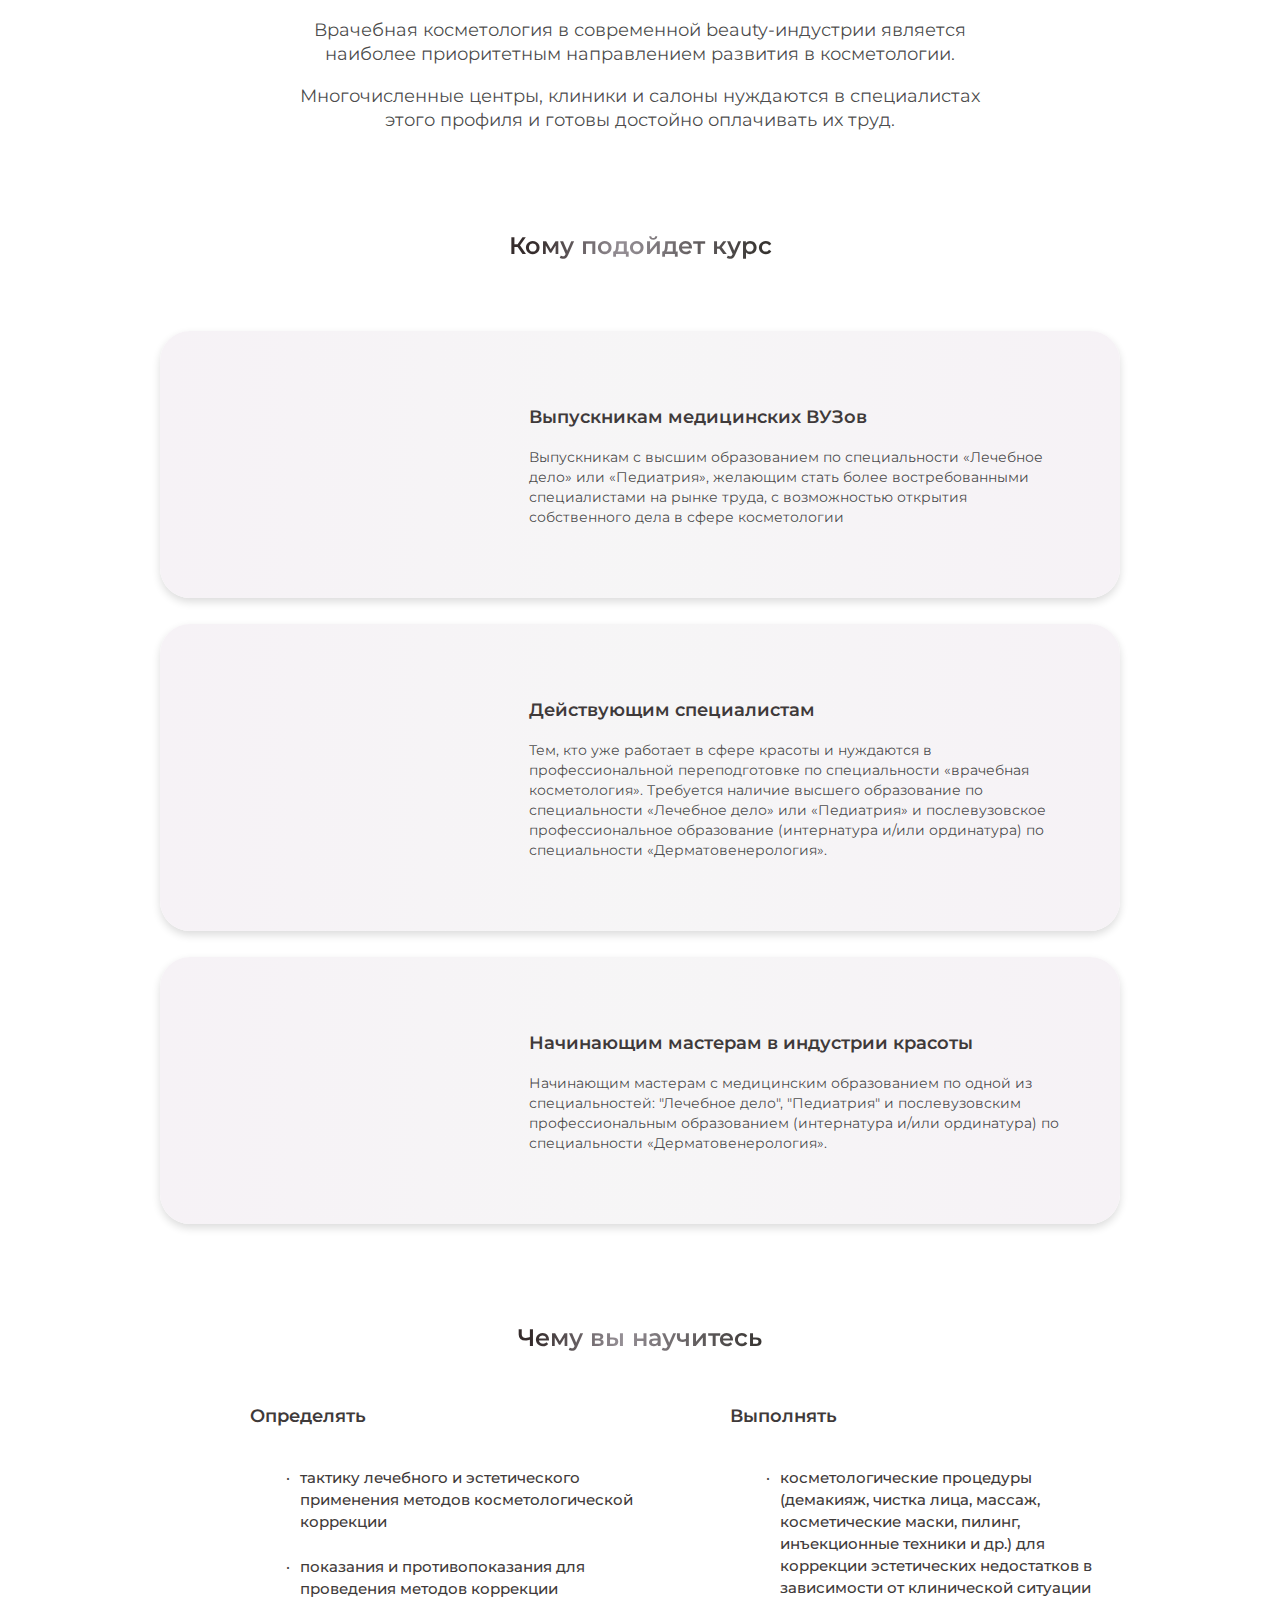
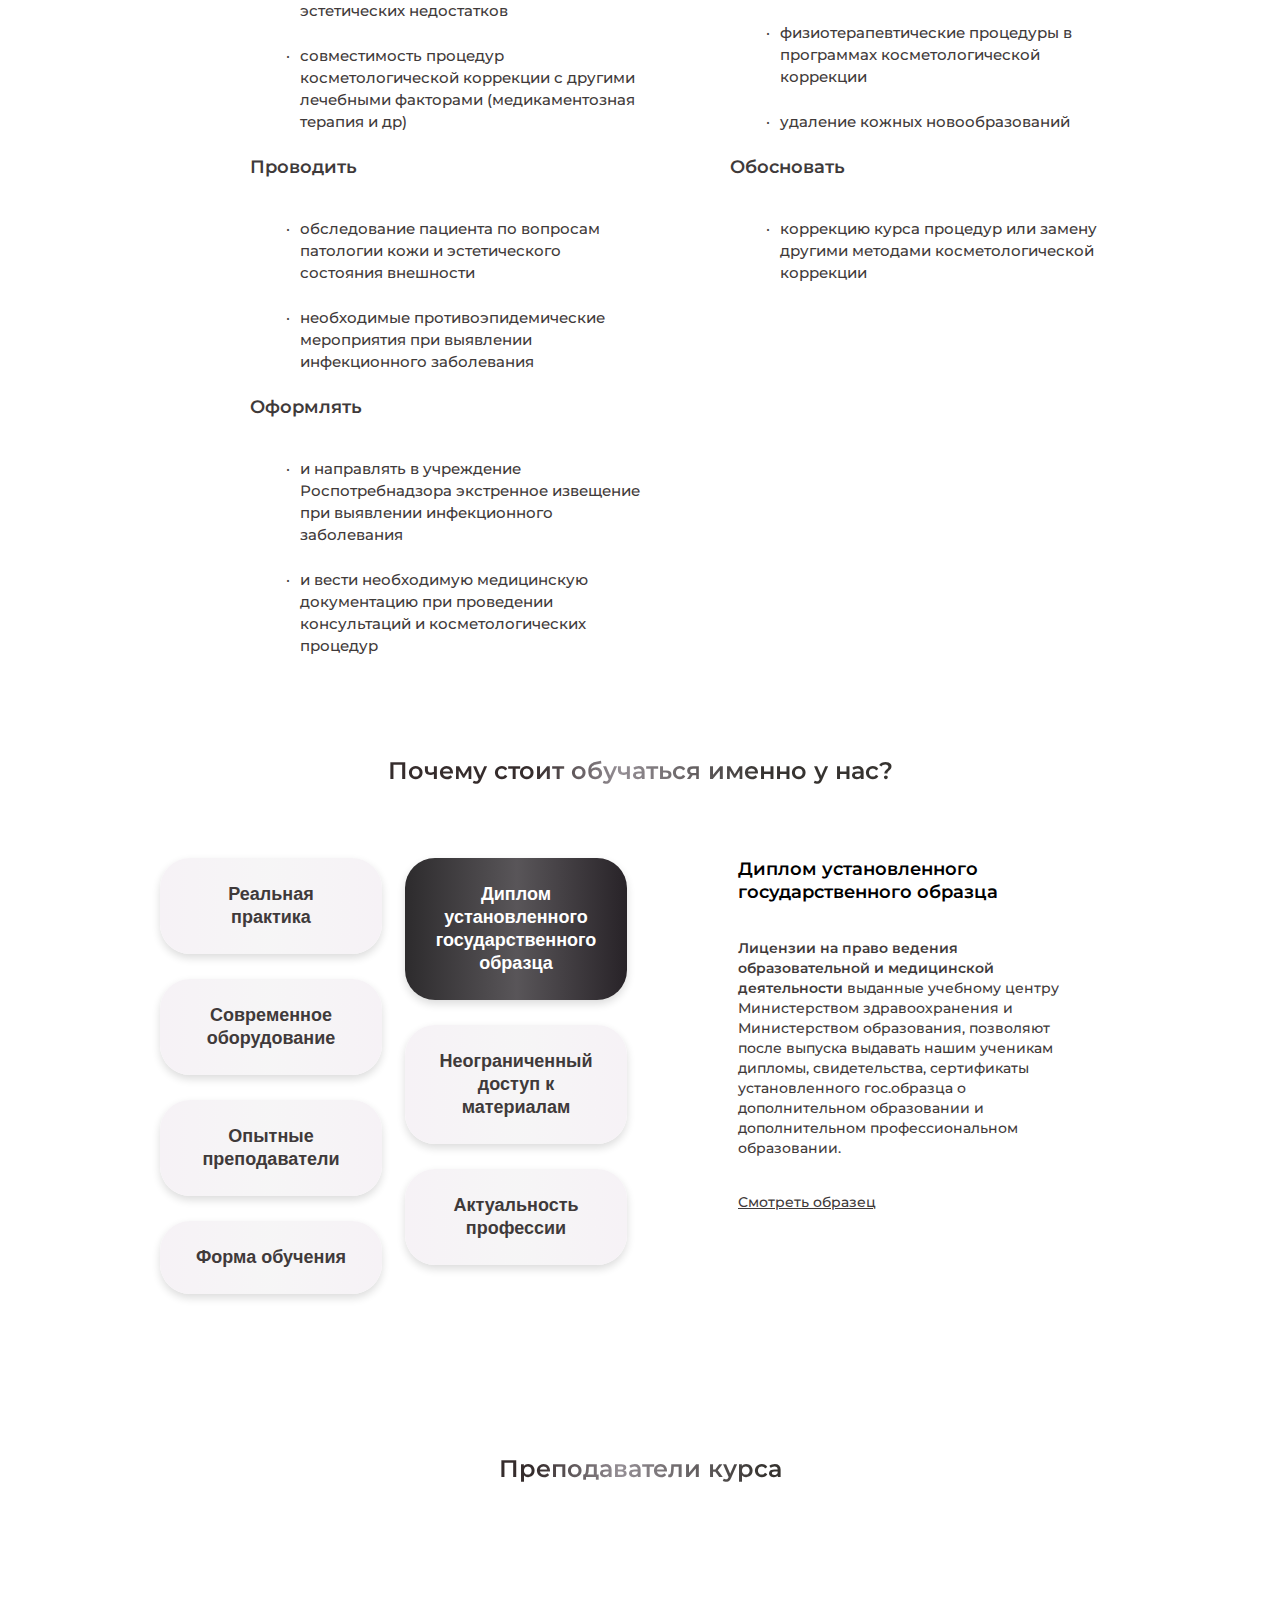
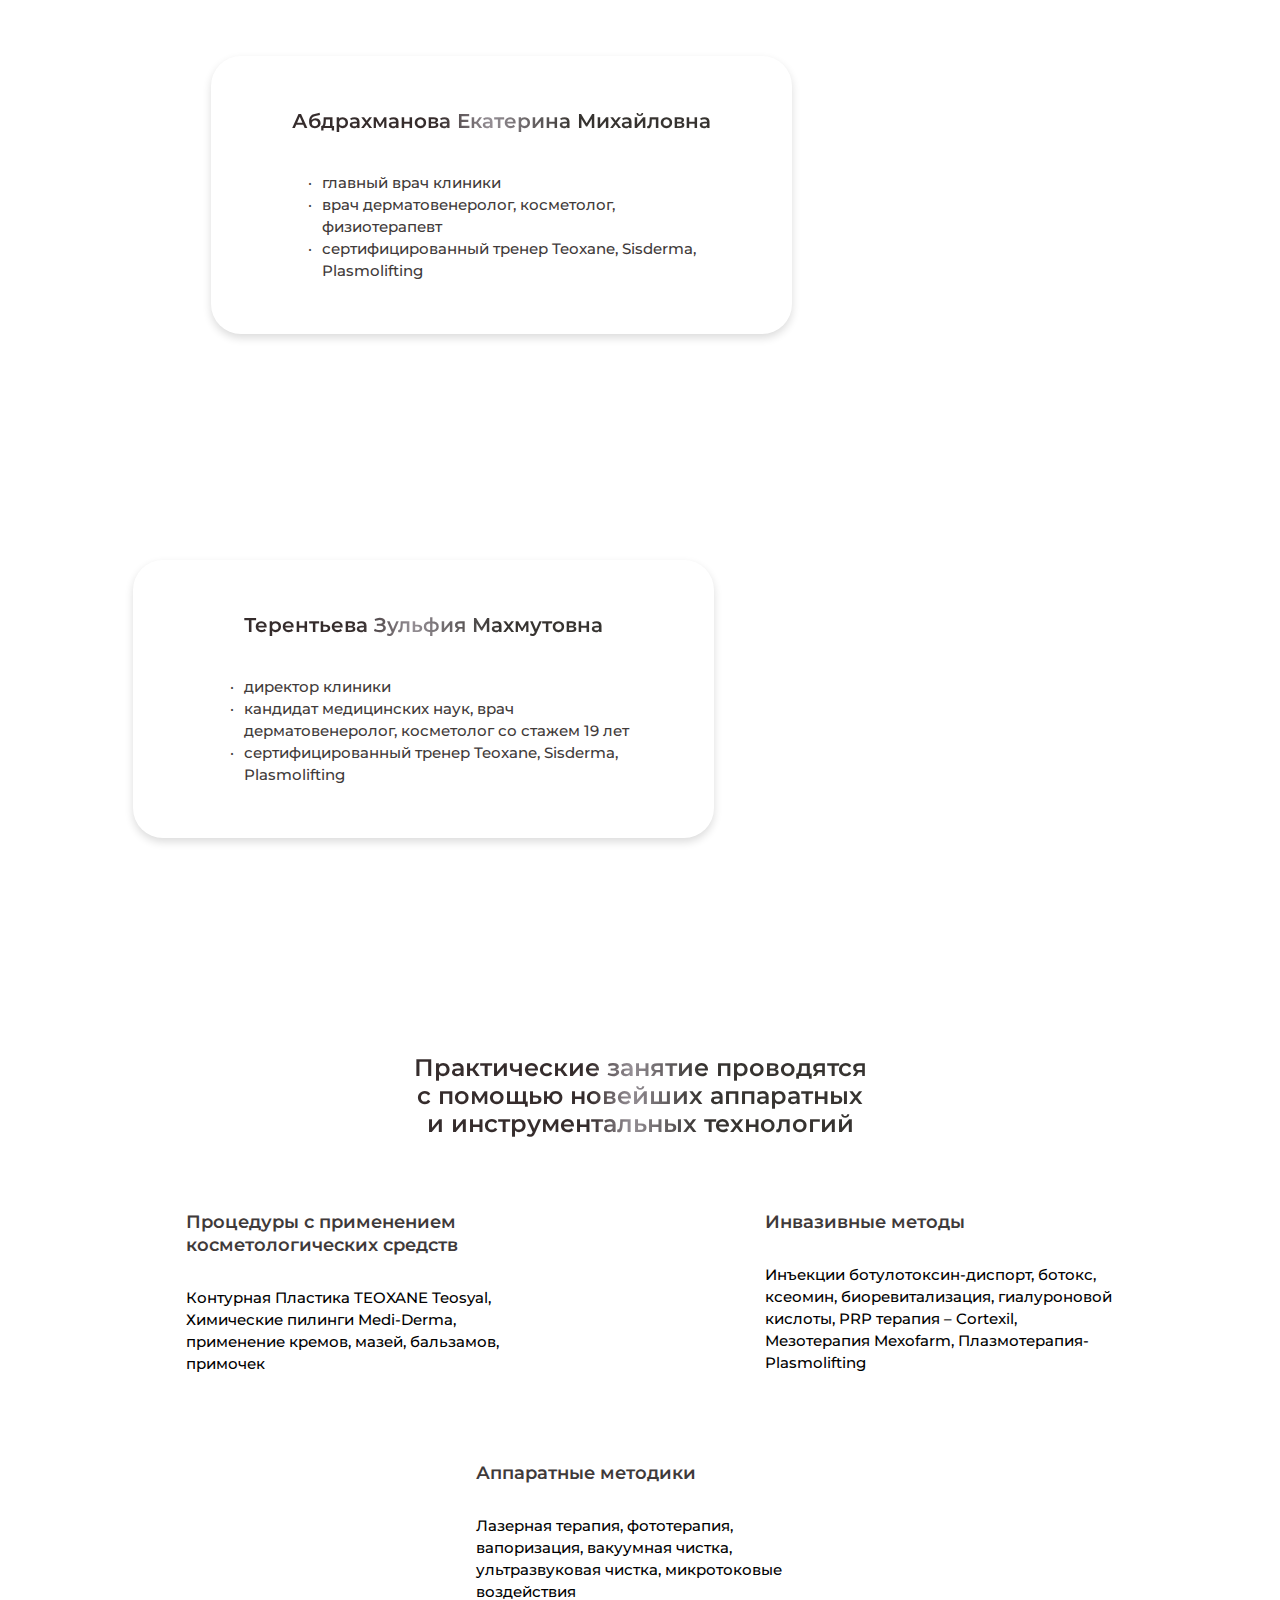
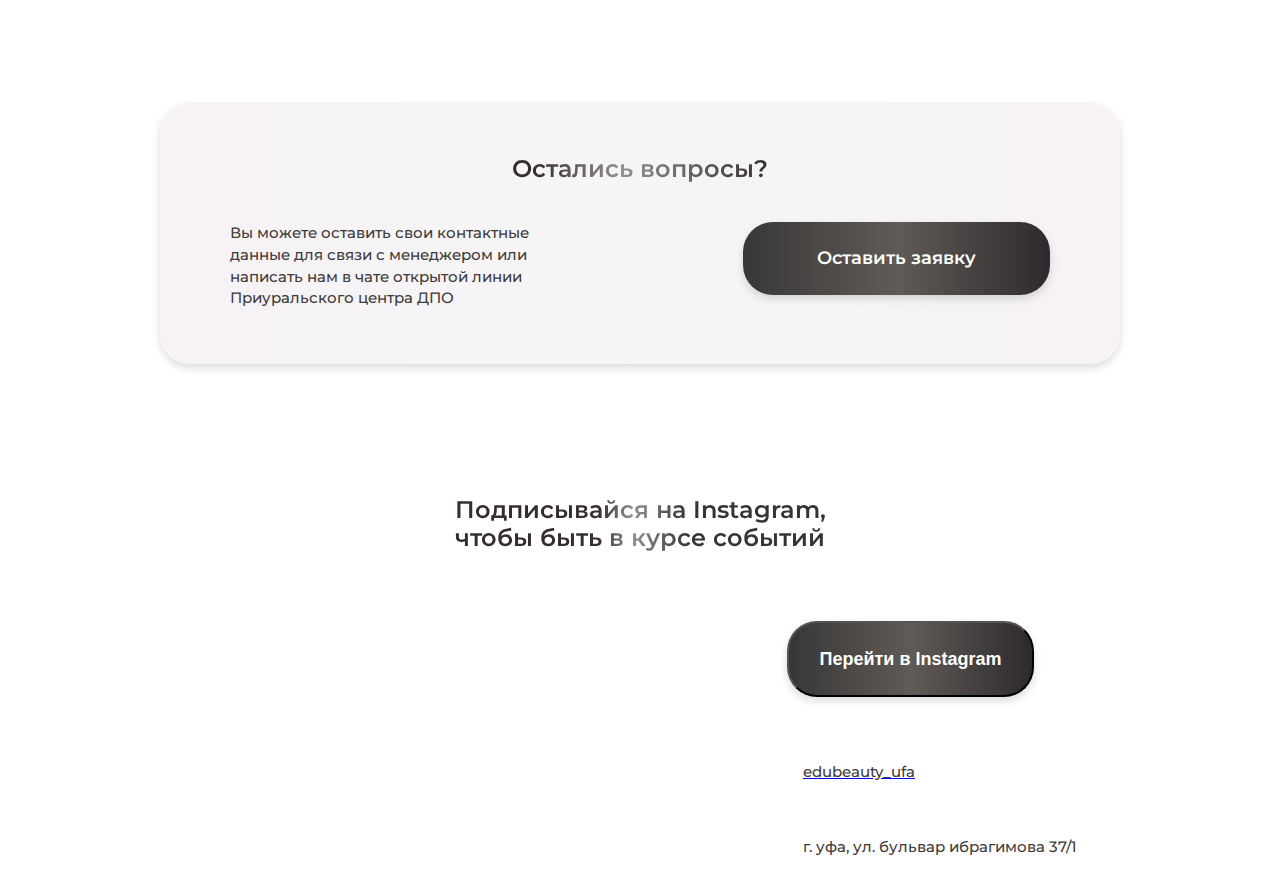
==== commit a463f430: "added links" ====
--- a/index.html
+++ b/index.html
@@ -8,7 +8,6 @@
     <title>Врачебная косметология</title>
     <link rel="stylesheet" href="style.css">
     <link href="https://fonts.googleapis.com/css2?family=Montserrat:wght@200;400;500;600;800&family=Oswald:wght@500&display=swap" rel="stylesheet">
-    <!-- <link rel="stylesheet" href="https://cdnjs.cloudflare.com/ajax/libs/flickity/1.0.0/flickity.css"> -->
 
     <link rel="stylesheet" href="https://owlcarousel2.github.io/OwlCarousel2/assets/owlcarousel/assets/owl.carousel.min.css">
     <link rel="stylesheet" href="https://owlcarousel2.github.io/OwlCarousel2/assets/owlcarousel/assets/owl.theme.default.min.css">
@@ -203,7 +202,9 @@
                         <a href="#x" class="why-us__overlay" id="win3"></a>
                         <div class="why-us__modal-window">
                             <div class="why-us__head_modal">Опытные преподаватели</div>
-                            <div class="why-us__text">Lorem ipsum dolor sit amet consectetur adipisicing elit. Sunt minus maiores ipsam, quidem, libero nesciunt facere quisquam saepe tempore consequuntur voluptatem totam consequatur, nam odit autem! Ut quo repudiandae eaque.
+                            <div class="why-us__text">Абдрахманова Екатерина Михайловна - Главный врач клиники.
+                            </div>
+                            <div class="why-us__text">Терентьева Зульфия Махмутовна - директор клиники.
                             </div>
                             <a class="why-us__btn-close" title="Закрыть" href="#close"></a>
                         </div>
@@ -257,8 +258,18 @@
                     <div id="btn_3" style="display: none">
                         <div class="text-head-2">Опытные преподаватели</div>
                         <div class="why-us__text">
-                            Lorem ipsum dolor sit amet consectetur adipisicing elit. Sunt minus maiores ipsam, quidem, libero nesciunt facere quisquam saepe tempore consequuntur voluptatem totam consequatur, nam odit autem! Ut quo repudiandae eaque.
-                        </div>
+                            Абдрахманова Екатерина Михайловна - Главный врач клиники.
+                        </div>
+                        <div class="why-us__text">
+                            Терентьева Зульфия Махмутовна - директор клиники.
+                        </div>
+
+                        <a href="#teachers__link">
+                            <div class="why-us__text">
+                                Подробнее
+                            </div>
+                        </a>
+
                     </div>
                     <div id="btn_4" style="display: none">
                         <div class="text-head-2">Форма обучения</div>
@@ -273,6 +284,8 @@
                             <span class="text_bold">Лицензии на право ведения образовательной и медицинской деятельности</span> выданные учебному центру Министерством здравоохранения и Министерством образования, позволяют после выпуска выдавать нашим
                             ученикам дипломы, свидетельства, сертификаты установленного гос.образца о дополнительном образовании и дополнительном профессиональном образовании.
                         </div>
+
+                        <p class="why-us__link">Смотреть образец 2</p>
 
                         <!-- <a href="#open-modal-1">
                             <p class="why-us__link">Смотреть образец 2</p>
@@ -286,13 +299,13 @@
                             </div>
                         </div> -->
 
-                        <button id="vis" onclick="visible()">Показать</button>
+                        <!-- <button id="vis" onclick="visible()">Показать</button>
                         <div class="modal_wrapper">
                             <div id="modal-box">
                                 <p id="hid" onclick="hide()">x</p>
                                 <img src="https://www.sunhome.ru/i/wallpapers/163/alberta-banf-kanada.1920x1200.jpg">
                             </div>
-                        </div>
+                        </div> -->
 
                     </div>
                     <div id="btn_6" style="display: none">
@@ -335,7 +348,7 @@
         </section>
         <section class="teachers">
             <div class="teachers__wrap">
-                <h2 class="teachers__head text-head-1">Преподаватели курса</h2>
+                <h2 class="teachers__head text-head-1" id="teachers__link">Преподаватели курса</h2>
                 <div class="teachers__wrap-gallery">
                     <div class="owl-carousel owl-theme">
                         <div class="item">
@@ -390,7 +403,7 @@
                             <img src="https://eduexp.ru/wp-content/uploads/2022/01/creme.svg" alt="">
                         </div>
                         <div class="class__text">
-                            <h3 class="text-head-2 ">Процедуры с применением косметологических средств</h3>
+                            <h3 class="text-head-2">Процедуры с применением косметологических средств</h3>
                             <p>Контурная Пластика TEOXANE Teosyal, Химические пилинги Medi-Derma, применение кремов, мазей, бальзамов, примочек</p>
                         </div>
                     </div>
@@ -399,7 +412,7 @@
                             <img src="https://eduexp.ru/wp-content/uploads/2022/01/syringe.svg" alt="">
                         </div>
                         <div class="class__text">
-                            <h3 class="text-head-2 ">Инвазивные методы</h3>
+                            <h3 class="text-head-2">Инвазивные методы</h3>
                             <p>Инъекции ботулотоксин-диспорт, ботокс, ксеомин, биоревитализация, гиалуроновой кислоты, PRP терапия – Cortexil, Мезотерапия Mexofarm, Плазмотерапия- Plasmolifting</p>
                         </div>
                     </div>
@@ -410,7 +423,7 @@
                             <img src="https://eduexp.ru/wp-content/uploads/2022/01/Spa_Flower-Traced.svg" alt="">
                         </div>
                         <div class="class__text">
-                            <h3 class="text-head-2 ">Аппаратные методики</h3>
+                            <h3 class="text-head-2">Аппаратные методики</h3>
                             <p>Лазерная терапия, фототерапия, вапоризация, вакуумная чистка, ультразвуковая чистка, микротоковые воздействия</p>
                         </div>
                     </div>
@@ -436,14 +449,16 @@
                         <img class="inst__img" src="https://eduexp.ru/wp-content/uploads/2022/01/mokape_kosmetology.png" alt="">
                     </div>
                     <div class="inst__col">
-                        <div class="inst__btn">Перейти в Instagram</div>
+                        <button class="inst__btn" onclick="window.location.href='https://www.instagram.com/eduexp.ru/'">Перейти в Instagram</button>
                         <div class="inst__contact">
-                            <img src="https://eduexp.ru/wp-content/uploads/2022/02/TikTok-Traced.svg" alt="">
-                            <div class="inst__text">edubeauty_ufa</div>
+                            <a href="https://www.tiktok.com/@edubeauty_ufa"><img src="https://eduexp.ru/wp-content/uploads/2022/02/TikTok-Traced.svg" alt=""></a>
+                            <a href="https://www.tiktok.com/@edubeauty_ufa">
+                                <p class="inst__text">edubeauty_ufa</p>
+                            </a>
                         </div>
                         <div class="inst__contact">
                             <img src="https://eduexp.ru/wp-content/uploads/2022/02/Place-Marker-Traced.svg" alt="">
-                            <div class="inst__text">г. Уфа, ул. Бульвар Ибрагимова 37/1</div>
+                            <p class="inst__text">г. Уфа, ул. Бульвар Ибрагимова 37/1</p>
                         </div>
                     </div>
                 </div>
@@ -481,7 +496,6 @@
 
     let visible = function() {
         document.getElementsByClassName('modal_wrapper')[0].style.display = 'flex';
-        // document.getElementById('vis').style.display = 'none';
         document.getElementById('hid').style.display = 'block';
     }
 
--- a/style.css
+++ b/style.css
@@ -224,98 +224,12 @@
     color: #3F3A3A;
 }
 
-
-/* .teachers__head {
-    margin: 136px 0 73px;
-}
-
-.teachers__gallery-cell {
-    width: 100%;
-    height: 540px;
-    margin-right: 10px;
-    background: transparent;
-    counter-increment: teachers__gallery-cell;
-}
-
-.teachers__gallery-cell:before {
-    display: block;
-    text-align: center;
-    line-height: 200px;
-    font-size: 80px;
-    color: #000;
-}
-
-.owl-stage-outer {
-    background-image: url(https://eduexp.ru/wp-content/uploads/2022/02/bgr_for_teachers.png);
-    background-position: center;
-    background-size: auto;
-    background-repeat: no-repeat;
-    height: 537px;
-}
-
-.teachers__gallery {
-    background: transparent;
-}
-
-.teachers__block {
-    background: #FFFFFF;
-    box-shadow: 0px 4px 9px rgba(0, 0, 0, 0.14);
-    border-radius: 30px;
-    width: 581px;
-    margin: 100px 0 107px 51px;
-}
-
-.teachers__head_bloc {
-    padding: 54px 0 39px 0;
-    margin: 0;
-    font-style: normal;
-    font-weight: 600;
-    font-size: 20px;
-    line-height: 23px;
-    text-transform: capitalize;
-}
-
-.teachers__ul {
-    padding: 0 66px 52px 81px;
-    margin: 0;
-}
-
-.teachers__img.ekat {
-    margin-left: -84px;
-    display: flex;
-    align-items: flex-end;
-}
-
-.teachers__gallery-cell.is-selected {
-    display: flex;
-    align-items: flex-end;
-}
-
-.teachers__block.second {
-    margin: 119px 52px 119px -27px;
-}
-
-.teachers__img.zulf {
-    z-index: 1;
-    align-self: self-end;
-}
-
-.owl-carousel .item {
-    height: 10rem;
-    background: #4DC7A0;
-    padding: 1rem;
-} */
-
-
-/* body {
-    padding: 10px;
-} */
-
 .owl-carousel .item {
     height: auto;
     background: transparent;
     padding: 0;
     display: flex;
+    z-index: 0;
 }
 
 .teachers__head {
@@ -637,36 +551,9 @@
     margin: 30px 0 0 0;
 }
 
-
-/* #modal-box {
-    border: 1px solid black;
-    display: flex;
-    width: 250px;
-    position: fixed;
-    justify-content: center;
-}
-
-img {
-    width: 200px;
-}
-
-#hid {
-    position: absolute;
-    top: 10px;
-    right: 0px;
-}
-
-.modal_wrapper {
-    position: fixed;
-    display: none;
-    align-items: center;
-    justify-content: center;
-    top: 0px;
-    left: 0px;
-    width: 100vw;
-    height: 100vh;
-    background-color: rgb(0, 0, 0, 0.5);
-} */
+a>.why-us__text {
+    text-decoration: underline;
+}
 
 @media (max-width: 768px) {
     .text-normal {
@@ -793,7 +680,6 @@
     .why-us__col.left {
         margin: 0 15px 0 0;
     }
-    /* Базовые стили слоя затемнения и модального окна  */
     .why-us__overlay {
         top: 0;
         right: 0;
@@ -801,25 +687,21 @@
         left: 0;
         z-index: 1;
         visibility: hidden;
-        /* фон затемнения */
         background-color: rgba(0, 0, 0, 0.7);
         opacity: 0;
         position: fixed;
-        /* фиксированное поцизионирование */
         transition: opacity .5s;
     }
     .why-us__overlay:target {
         visibility: visible;
         opacity: 1;
     }
-    /*** Формируем стили модального окна ***/
     .why-us__modal-window {
         font-size: 14px;
         z-index: 10;
         visibility: hidden;
         margin: auto;
         width: 90%;
-        /* фиксированное позиционирование, окно стабильно при прокрутке */
         position: fixed;
         padding: 15px;
         border: none;
@@ -830,15 +712,11 @@
         border-radius: 30px;
         padding: 52px 58px 67px 48px;
     }
-    /* активируем появление окна и затемнение фона */
     .why-us__overlay:target+.why-us__modal-window {
         top: 13%;
-        /* position: absolute; */
-        /* положение окна от верха страницы при появлении */
         visibility: visible;
         opacity: 1;
     }
-    /* формируем кнопку закрытия */
     .why-us__btn-close {
         position: absolute;
         top: 18px;
@@ -870,16 +748,14 @@
         margin: 50px 0;
     }
     .teachers__block {
-        margin: 41px 0 36px 20px;
+        width: 232px;
+        margin: auto 0 auto 20px;
     }
     .owl-stage-outer {
         height: 278px;
     }
     .owl-stage {
         align-items: flex-start;
-    }
-    .teachers__block {
-        width: 232px;
     }
     .owl-carousel .item {
         justify-content: center;
@@ -909,9 +785,11 @@
     .teachers__img.zulf {
         width: 191px;
         height: 261px;
+        display: flex;
+        align-items: flex-end;
     }
     .teachers__block.second {
-        margin: 41px 0 36px -17px;
+        margin: auto 20px auto -17px;
     }
     .owl-theme .owl-nav {
         margin-top: 0px;
@@ -929,9 +807,6 @@
         width: 242px;
         margin: 60px auto 50px auto;
     }
-    .class__img>img {
-        width: 31px;
-    }
     .class__text .text-head-2 {
         width: 163px;
     }
@@ -943,6 +818,13 @@
     }
     .class__line:last-child {
         margin: 0;
+    }
+    .class__text {
+        width: auto;
+    }
+    .class__wrap {
+        margin: auto;
+        width: 80%;
     }
     .guestions__text {
         font-weight: 500;
@@ -1001,4 +883,8 @@
     .inst__btn {
         margin: 0 0 31px 0;
     }
+    .your-skills__wrap_col {
+        width: 90%;
+        margin: auto;
+    }
 }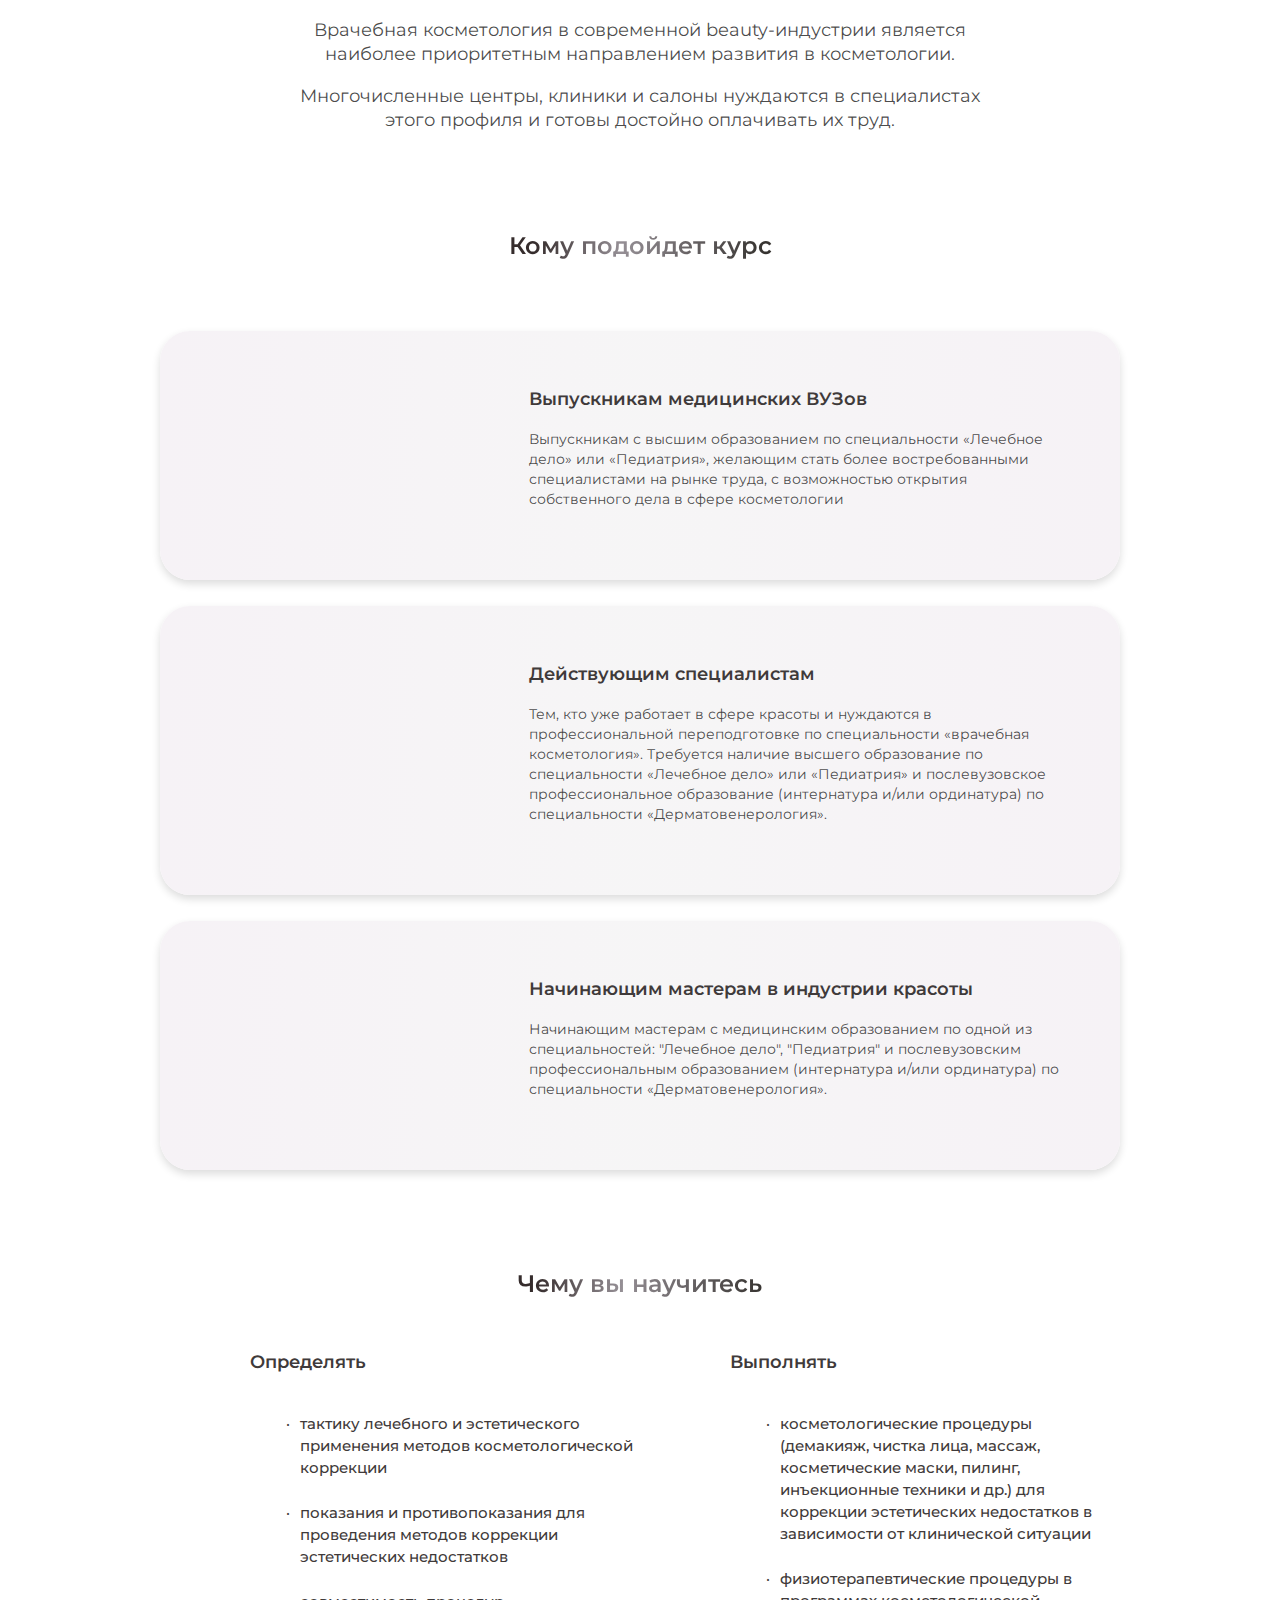
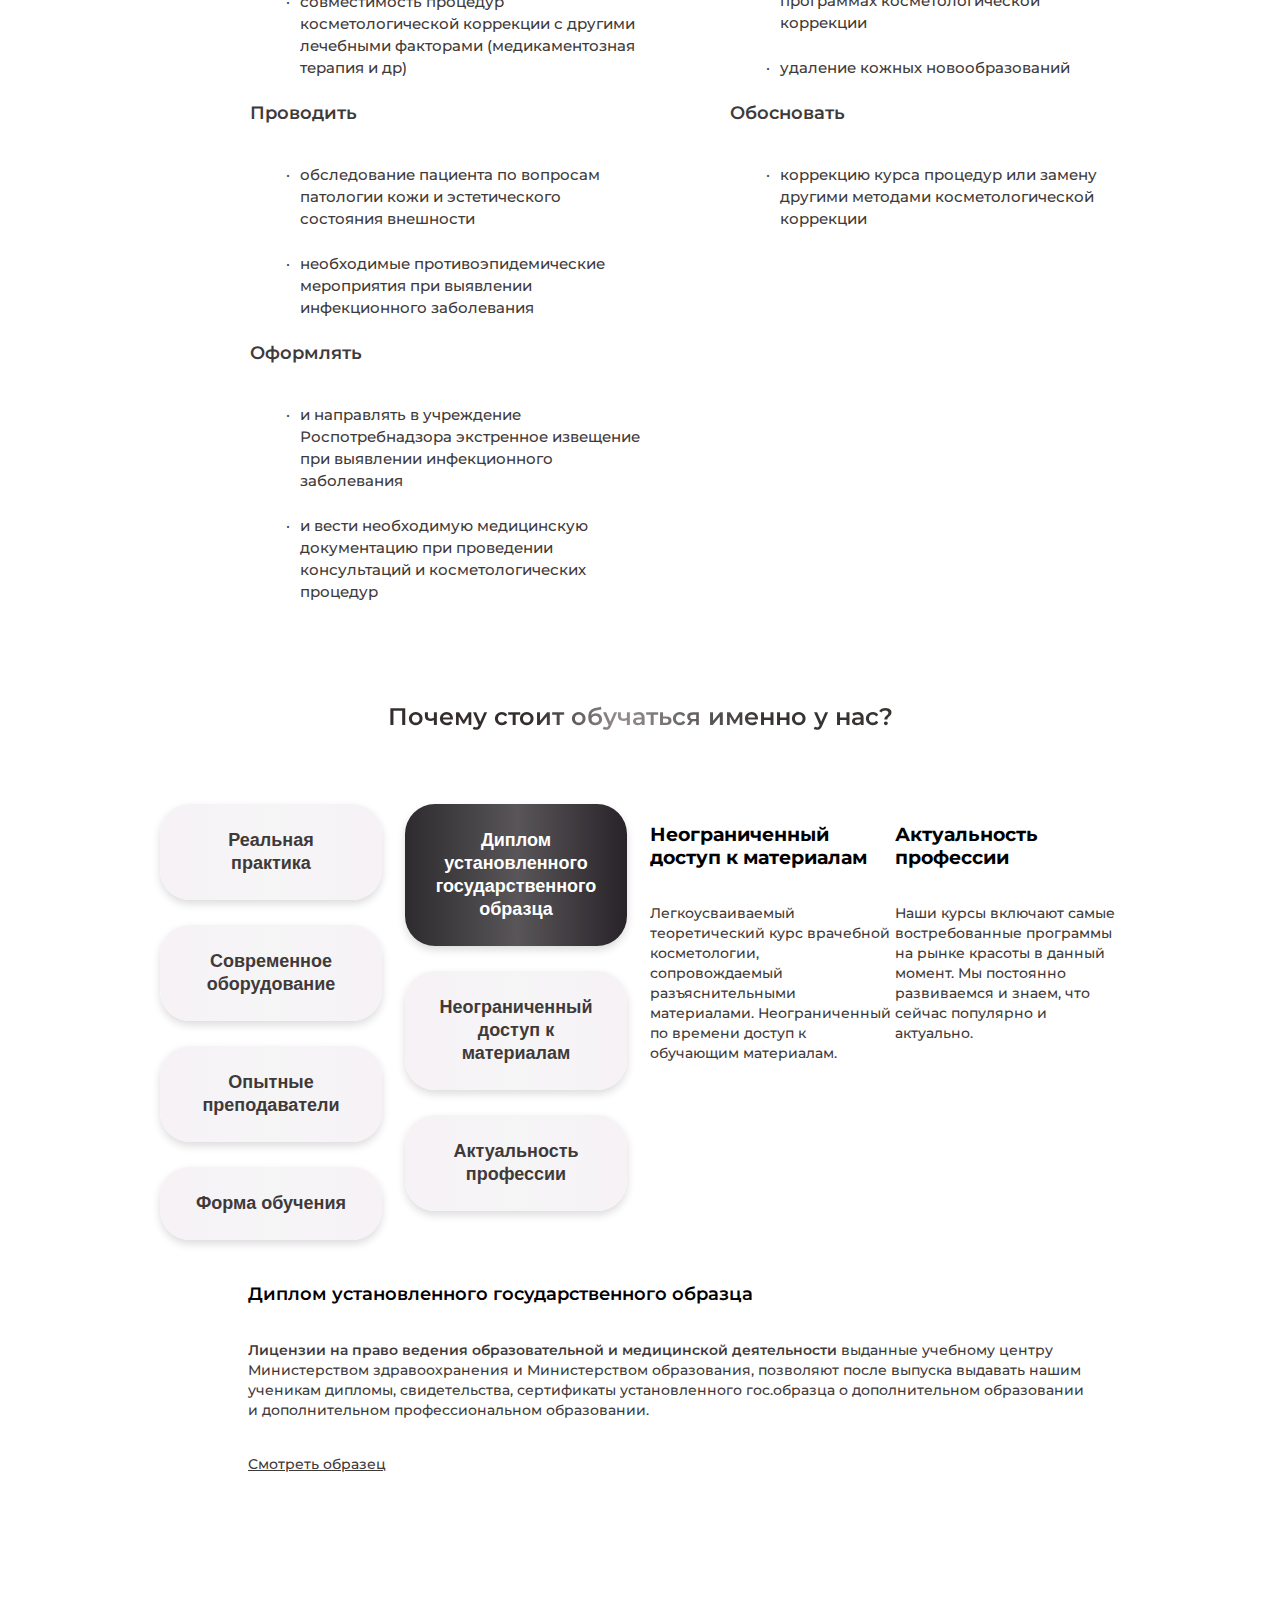
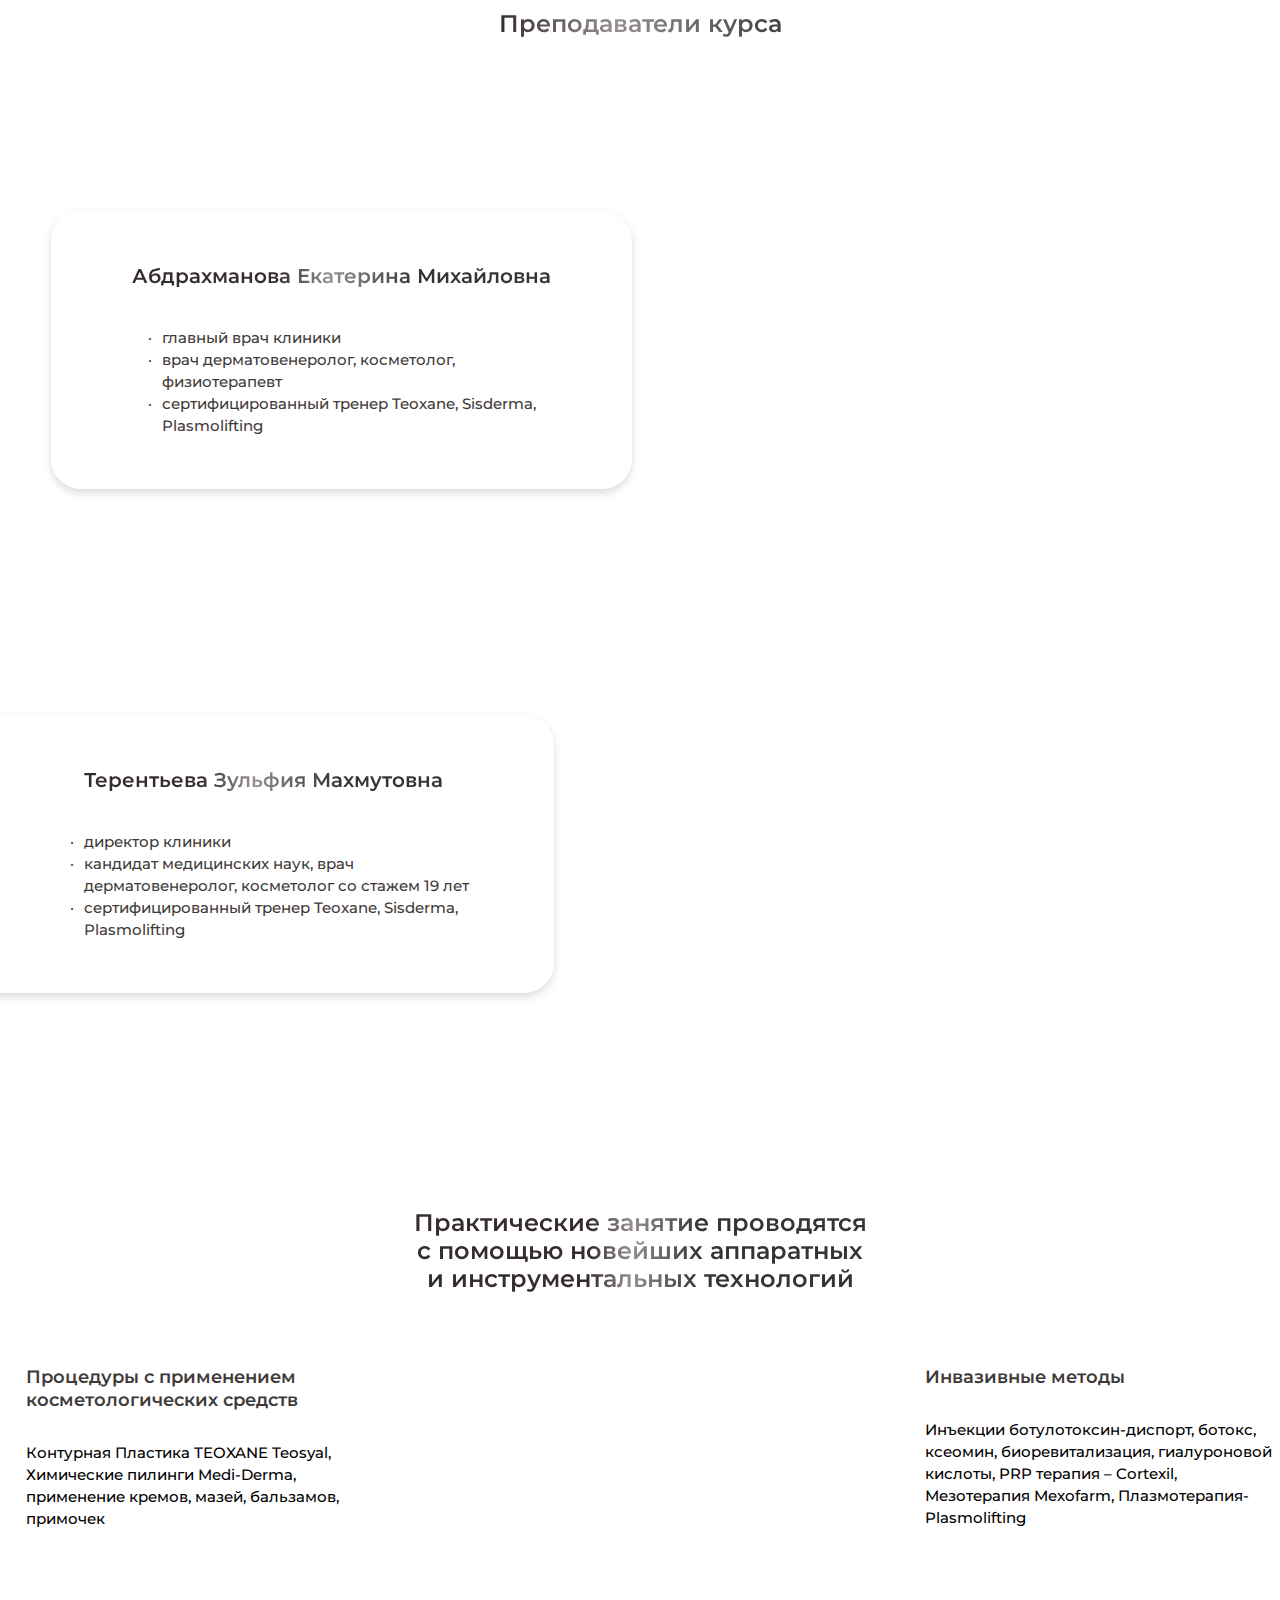
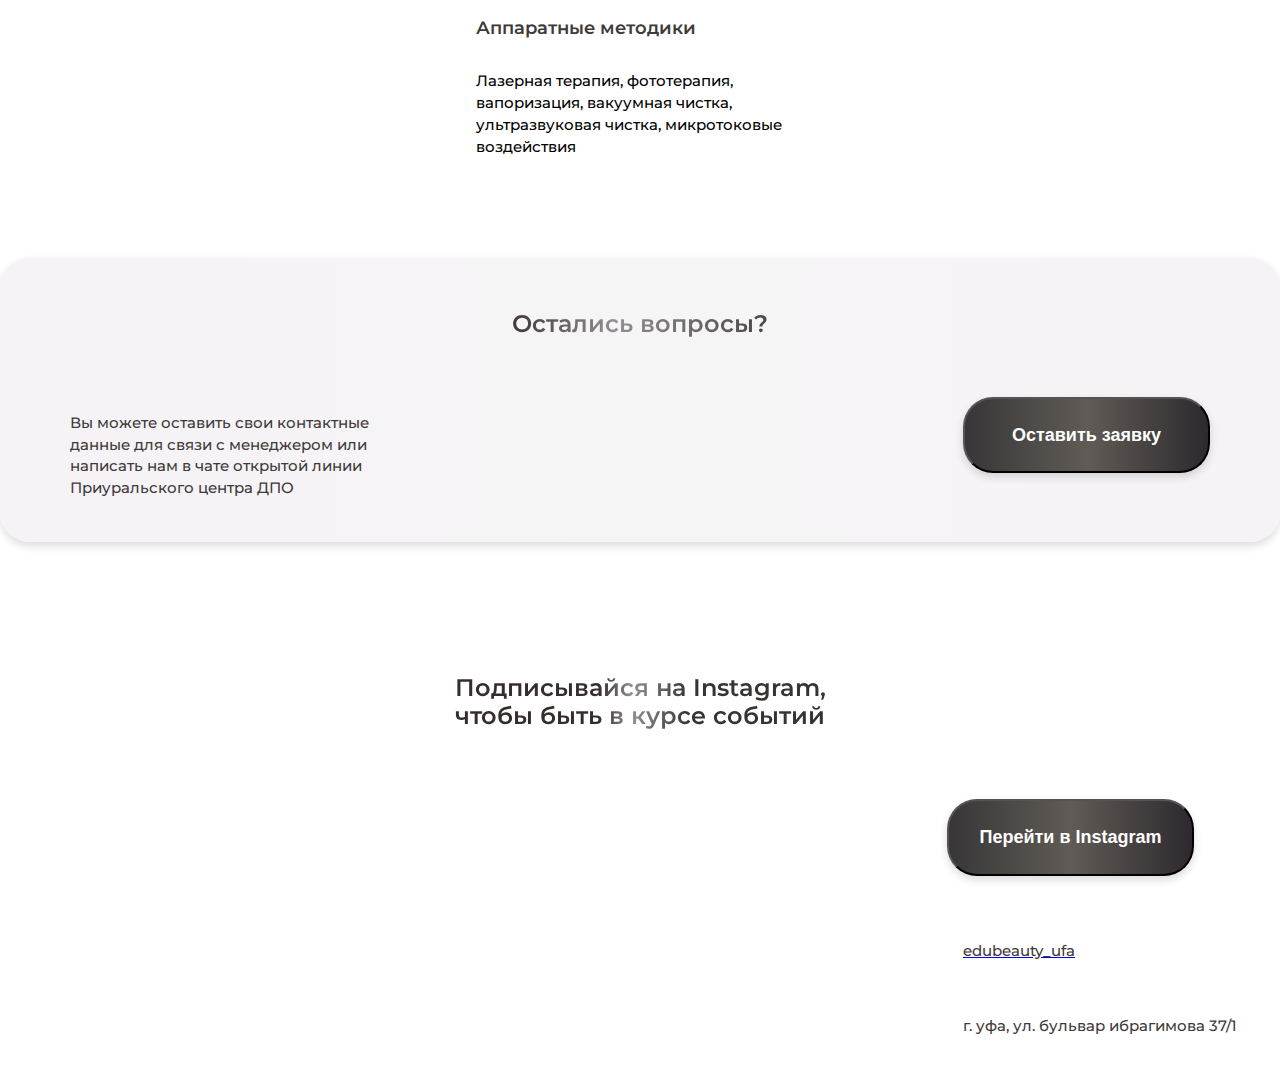
==== commit 3618e416: "renamed tag names" ====
--- a/index.html
+++ b/index.html
@@ -12,7 +12,6 @@
     <link rel="stylesheet" href="https://owlcarousel2.github.io/OwlCarousel2/assets/owlcarousel/assets/owl.carousel.min.css">
     <link rel="stylesheet" href="https://owlcarousel2.github.io/OwlCarousel2/assets/owlcarousel/assets/owl.theme.default.min.css">
     <link rel="stylesheet" href="https://owlcarousel2.github.io/OwlCarousel2/assets/css/docs.theme.min.css">
-
 </head>
 
 <body>
@@ -126,7 +125,6 @@
                                     коррекцию курса процедур или замену другими методами косметологической коррекции
                                 </li>
                             </ul>
-
                         </ul>
                     </div>
                 </div>
@@ -182,288 +180,263 @@
 
                         <a href="#x" class="why-us__overlay" id="win1"></a>
                         <div class="why-us__modal-window">
-                            <div class="why-us__head_modal">Диплом установленного государственного образца</div>
-                            <div class="why-us__text">
-                                <span class="text_bold">Лицензии на право ведения образовательной и медицинской деятельности</span> выданные учебному центру Министерством здравоохранения и Министерством образования, позволяют после выпуска выдавать нашим
-                                ученикам дипломы, свидетельства, сертификаты установленного гос.образца о дополнительном образовании и дополнительном профессиональном образовании.
-                            </div>
+                            <h3 class="why-us__head_modal">Реальная практика</h3>
+                            <p class="why-us__text">
+                                Практические занятия – важнейшая часть нашего учебного процесса. Практика составляет 463 аккредитованных часа. Обучение проходит в практикующих косметологических клиниках.
+                            </p>
                             <a class="why-us__btn-close" title="Закрыть" href="#close"></a>
                         </div>
 
                         <a href="#x" class="why-us__overlay" id="win2"></a>
                         <div class="why-us__modal-window">
-                            <div class="why-us__head_modal">Современное оборудование</div>
-                            <div class="why-us__text">
+                            <h3 class="why-us__head_modal">Современное оборудование</h3>
+                            <p class="why-us__text">
                                 В наших классах только современное и качественное косметологическое оборудование, с помощью которого можно проводить: лазерную терапию, фототерапию, вапоризацию, вакуумную чистку, ультразвуковую чистку, микротоковые воздействия.
-                            </div>
+                            </p>
                             <a class="why-us__btn-close" title="Закрыть" href="#close"></a>
                         </div>
 
                         <a href="#x" class="why-us__overlay" id="win3"></a>
                         <div class="why-us__modal-window">
-                            <div class="why-us__head_modal">Опытные преподаватели</div>
-                            <div class="why-us__text">Абдрахманова Екатерина Михайловна - Главный врач клиники.
-                            </div>
-                            <div class="why-us__text">Терентьева Зульфия Махмутовна - директор клиники.
-                            </div>
+                            <h3 class="why-us__head_modal">Опытные преподаватели</h3>
+                            <p class="why-us__text">Абдрахманова Екатерина Михайловна - Главный врач клиники.
+                            </p>
+                            <p class="why-us__text">Терентьева Зульфия Махмутовна - директор клиники.
+                            </p>
                             <a class="why-us__btn-close" title="Закрыть" href="#close"></a>
                         </div>
 
                         <a href="#x" class="why-us__overlay" id="win4"></a>
                         <div class="why-us__modal-window">
-                            <div class="why-us__head_modal">Форма обучения</div>
-                            <div class="why-us__text">Форма обучения – очно-заочная, с применением дистанционных образовательных технологий</div>
+                            <h3 class="why-us__head_modal">Форма обучения</h3>
+                            <p class="why-us__text">Форма обучения – очно-заочная, с применением дистанционных образовательных технологий</p>
                             <a class="why-us__btn-close" title="Закрыть" href="#close"></a>
                         </div>
 
                         <a href="#x" class="why-us__overlay" id="win5"></a>
                         <div class="why-us__modal-window">
-                            <div class="why-us__head_modal">Диплом установленного государственного образца</div>
-                            <div class="why-us__text">Лицензии на право ведения образовательной и медицинской деятельности</span> выданные учебному центру Министерством здравоохранения и Министерством образования, позволяют после выпуска выдавать нашим ученикам дипломы, свидетельства,
+                            <h3 class="why-us__head_modal">Диплом установленного государственного образца</h3>
+                            <p class="why-us__text">Лицензии на право ведения образовательной и медицинской деятельности</span> выданные учебному центру Министерством здравоохранения и Министерством образования, позволяют после выпуска выдавать нашим ученикам дипломы, свидетельства,
                                 сертификаты установленного гос.образца о дополнительном образовании и дополнительном профессиональном образовании.
-                            </div>
-                            <a class="why-us__btn-close" title="Закрыть" href="#close"></a>
-                        </div>
-
-                        <a href="#x" class="why-us__overlay" id="win6"></a>
-                        <div class="why-us__modal-window">
-                            <div class="why-us__head_modal">Неограниченный доступ к материалам</div>
-                            <div class="why-us__text">Легкоусваиваемый теоретический курс врачебной косметологии, сопровождаемый разъяснительными материалами. Неограниченный по времени доступ к обучающим материалам.
-                            </div>
-                            <a class="why-us__btn-close" title="Закрыть" href="#close"></a>
-                        </div>
-
-                        <a href="#x" class="why-us__overlay" id="win7"></a>
-                        <div class="why-us__modal-window">
-                            <div class="why-us__head_modal">Актуальность профессии</div>
-                            <div class="why-us__text">Наши курсы включают самые востребованные программы на рынке красоты в данный момент. Мы постоянно развиваемся и знаем, что сейчас популярно и актуально.
-                            </div>
-                            <a class="why-us__btn-close" title="Закрыть" href="#close"></a>
-                        </div>
-                    </div>
-
-                    <!-- контент для десктопной версии (начало)-->
-                    <div id="btn_1" style="display: none">
-                        <div class="text-head-2">Реальная практика</div>
+
+                                <a class="why-us__btn-close" title="Закрыть" href="#close"></a>
+                        </div>
+
+                    </div>
+
+                    <a href="#x" class="why-us__overlay" id="win6"></a>
+                    <div class="why-us__modal-window">
+                        <h3 class="why-us__head_modal">Неограниченный доступ к материалам</h3>
+                        <p class="why-us__text">Легкоусваиваемый теоретический курс врачебной косметологии, сопровождаемый разъяснительными материалами. Неограниченный по времени доступ к обучающим материалам.
+                        </p>
+                        <a class="why-us__btn-close" title="Закрыть" href="#close"></a>
+                    </div>
+
+                    <a href="#x" class="why-us__overlay" id="win7"></a>
+                    <div class="why-us__modal-window">
+                        <h3 class="why-us__head_modal">Актуальность профессии</h3>
+                        <p class="why-us__text">Наши курсы включают самые востребованные программы на рынке красоты в данный момент. Мы постоянно развиваемся и знаем, что сейчас популярно и актуально.
+                        </p>
+                        <a class="why-us__btn-close" title="Закрыть" href="#close"></a>
+                    </div>
+                </div>
+
+                <!-- контент для десктопной версии (начало)-->
+                <div id="btn_1" style="display: none">
+                    <h3 class="text-head-2">Реальная практика</h3>
+                    <p class="why-us__text">
+                        Практические занятия – важнейшая часть нашего учебного процесса. Практика составляет 463 аккредитованных часа. Обучение проходит в практикующих косметологических клиниках.
+                    </p>
+                </div>
+                <div id="btn_2" style="display: none">
+                    <h3 class="text-head-2">Современное оборудование</h3>
+                    <p class="why-us__text">
+                        В наших классах только современное и качественное косметологическое оборудование, с помощью которого можно проводить: лазерную терапию, фототерапию, вапоризацию, вакуумную чистку, ультразвуковую чистку, микротоковые воздействия.
+                    </p>
+                </div>
+                <div id="btn_3" style="display: none">
+                    <h3 class="text-head-2">Опытные преподаватели</h3>
+                    <p class="why-us__text">
+                        Абдрахманова Екатерина Михайловна - Главный врач клиники.
+                    </p>
+                    <p class="why-us__text">
+                        Терентьева Зульфия Махмутовна - директор клиники.
+                    </p>
+                    <a href="#teachers__link">
                         <div class="why-us__text">
-                            Практические занятия – важнейшая часть нашего учебного процесса. Практика составляет 463 аккредитованных часа. Обучение проходит в практикующих косметологических клиниках.
-                        </div>
-                    </div>
-                    <div id="btn_2" style="display: none">
-                        <div class="text-head-2">Современное оборудование</div>
-                        <div class="why-us__text">
-                            В наших классах только современное и качественное косметологическое оборудование, с помощью которого можно проводить: лазерную терапию, фототерапию, вапоризацию, вакуумную чистку, ультразвуковую чистку, микротоковые воздействия.
-                        </div>
-                    </div>
-                    <div id="btn_3" style="display: none">
-                        <div class="text-head-2">Опытные преподаватели</div>
-                        <div class="why-us__text">
-                            Абдрахманова Екатерина Михайловна - Главный врач клиники.
-                        </div>
-                        <div class="why-us__text">
-                            Терентьева Зульфия Махмутовна - директор клиники.
-                        </div>
-
-                        <a href="#teachers__link">
-                            <div class="why-us__text">
-                                Подробнее
-                            </div>
-                        </a>
-
-                    </div>
-                    <div id="btn_4" style="display: none">
-                        <div class="text-head-2">Форма обучения</div>
-                        <div class="why-us__text">
-                            Форма обучения – очно-заочная, с применением дистанционных образовательных технологий
-                        </div>
-
-                    </div>
-                    <div id="btn_5" style="display: none">
-                        <div class="text-head-2">Диплом установленного государственного образца</div>
-                        <div class="why-us__text">
+                            Подробнее
+                        </div>
+                    </a>
+                </div>
+                <div id="btn_4" style="display: none">
+                    <h3 class="text-head-2">Форма обучения</h3>
+                    <p class="why-us__text">
+                        Форма обучения – очно-заочная, с применением дистанционных образовательных технологий
+                    </p>
+                </div>
+                <div id="btn_5" style="display: none">
+                    <h3 class="text-head-2">Диплом установленного государственного образца</h3>
+                    <p class="why-us__text">
+                        <span class="text_bold">Лицензии на право ведения образовательной и медицинской деятельности</span> выданные учебному центру Министерством здравоохранения и Министерством образования, позволяют после выпуска выдавать нашим ученикам
+                        дипломы, свидетельства, сертификаты установленного гос.образца о дополнительном образовании и дополнительном профессиональном образовании.
+                    </p>
+                    <p class="why-us__link">Смотреть образец</p>
+                </div>
+                <div id="btn_6" style="display: none">
+                    <h3 class="text-head-2">Неограниченный доступ к материалам</h3>
+                    <p class="why-us__text">
+                        Легкоусваиваемый теоретический курс врачебной косметологии, сопровождаемый разъяснительными материалами. Неограниченный по времени доступ к обучающим материалам.
+                    </p>
+                </div>
+                <div id="btn_7" style="display: none">
+                    <h3 class="text-head-2">Актуальность профессии</h3>
+                    <p class="why-us__text">
+                        Наши курсы включают самые востребованные программы на рынке красоты в данный момент. Мы постоянно развиваемся и знаем, что сейчас популярно и актуально.
+                    </p>
+                </div>
+                <!-- контент для десктопной версии (Конец)-->
+
+                <div class="why-us__col_text">
+                    <div id="why-us__content">
+                        <h3 class="text-head-2">Диплом установленного государственного образца</h3>
+                        <p class="why-us__text">
                             <span class="text_bold">Лицензии на право ведения образовательной и медицинской деятельности</span> выданные учебному центру Министерством здравоохранения и Министерством образования, позволяют после выпуска выдавать нашим
                             ученикам дипломы, свидетельства, сертификаты установленного гос.образца о дополнительном образовании и дополнительном профессиональном образовании.
-                        </div>
-
-                        <p class="why-us__link">Смотреть образец 2</p>
-
-                        <!-- <a href="#open-modal-1">
-                            <p class="why-us__link">Смотреть образец 2</p>
+                        </p>
+                        <a href="#open-modal">
+                            <p class="why-us__link">Смотреть образец</p>
                         </a>
-                        <div id="open-modal-1" class="why-us__modal_desc">
+                        <div id="open-modal" class="why-us__modal_desc">
                             <div>
-                                <a href="#close-modal-1" title="Закрыть" class="why-us__btn-close_desc">X</a>
+                                <a href="#close-modal" title="Закрыть" class="why-us__btn-close_desc">X</a>
                                 <div class="why-us__img-modal_desc">
                                     <img src="https://eduexp.ru/wp-content/uploads/2021/12/diplom_avtoexp.png" alt="">
                                 </div>
                             </div>
-                        </div> -->
-
-                        <!-- <button id="vis" onclick="visible()">Показать</button>
-                        <div class="modal_wrapper">
-                            <div id="modal-box">
-                                <p id="hid" onclick="hide()">x</p>
-                                <img src="https://www.sunhome.ru/i/wallpapers/163/alberta-banf-kanada.1920x1200.jpg">
-                            </div>
-                        </div> -->
-
-                    </div>
-                    <div id="btn_6" style="display: none">
-                        <div class="text-head-2">Неограниченный доступ к материалам</div>
-                        <div class="why-us__text">
-                            Легкоусваиваемый теоретический курс врачебной косметологии, сопровождаемый разъяснительными материалами. Неограниченный по времени доступ к обучающим материалам.
-                        </div>
-                    </div>
-                    <div id="btn_7" style="display: none">
-                        <div class="text-head-2">Актуальность профессии</div>
-                        <div class="why-us__text">
-                            Наши курсы включают самые востребованные программы на рынке красоты в данный момент. Мы постоянно развиваемся и знаем, что сейчас популярно и актуально.
-                        </div>
-                    </div>
-                    <!-- контент для десктопной версии (Конец)-->
-
-                    <div class="why-us__col_text">
-                        <div id="why-us__content">
-                            <div class="text-head-2">Диплом установленного государственного образца</div>
-                            <div class="why-us__text">
-                                <span class="text_bold">Лицензии на право ведения образовательной и медицинской деятельности</span> выданные учебному центру Министерством здравоохранения и Министерством образования, позволяют после выпуска выдавать нашим
-                                ученикам дипломы, свидетельства, сертификаты установленного гос.образца о дополнительном образовании и дополнительном профессиональном образовании.
-                            </div>
-                            <a href="#open-modal">
-                                <p class="why-us__link">Смотреть образец</p>
-                            </a>
-                            <div id="open-modal" class="why-us__modal_desc">
-                                <div>
-                                    <a href="#close-modal" title="Закрыть" class="why-us__btn-close_desc">X</a>
-                                    <div class="why-us__img-modal_desc">
-                                        <img src="https://eduexp.ru/wp-content/uploads/2021/12/diplom_avtoexp.png" alt="">
-                                    </div>
-                                </div>
-                            </div>
-                        </div>
-                    </div>
-
-                </div>
-            </div>
-        </section>
-        <section class="teachers">
-            <div class="teachers__wrap">
-                <h2 class="teachers__head text-head-1" id="teachers__link">Преподаватели курса</h2>
-                <div class="teachers__wrap-gallery">
-                    <div class="owl-carousel owl-theme">
-                        <div class="item">
-                            <div class="teachers__block">
-                                <h2 class="teachers__head_bloc text-head-1">Абдрахманова Екатерина Михайловна</h2>
-                                <ul class="teachers__ul">
-                                    <li class="teachers__li">
-                                        главный врач клиники
-                                    </li>
-                                    <li class="teachers__li">
-                                        врач дерматовенеролог, косметолог, физиотерапевт
-                                    </li>
-                                    <li class="teachers__li">
-                                        сертифицированный тренер Teoxane, Sisderma, Plasmolifting
-                                    </li>
-                                </ul>
-                            </div>
-                            <div class="teachers__img ekat">
-                                <img src="https://eduexp.ru/wp-content/uploads/2022/01/teacher_ekaterina.png" alt="">
-                            </div>
-                        </div>
-                        <div class="item">
-                            <div class="teachers__img zulf">
-                                <img src="https://eduexp.ru/wp-content/uploads/2022/01/director_Zulfia.png" alt="">
-                            </div>
-                            <div class="teachers__block second">
-                                <h2 class="teachers__head_bloc text-head-1">Терентьева Зульфия Махмутовна
-                                </h2>
-                                <ul class="teachers__ul">
-                                    <li class="teachers__li">
-                                        директор клиники
-                                    </li>
-                                    <li class="teachers__li">
-                                        кандидат медицинских наук, врач дерматовенеролог, косметолог со стажем 19 лет
-                                    </li>
-                                    <li class="teachers__li">
-                                        сертифицированный тренер Teoxane, Sisderma, Plasmolifting
-                                    </li>
-                                </ul>
-                            </div>
-                        </div>
-                    </div>
-                </div>
-            </div>
-        </section>
-        <section class="class">
-            <div class="class__wrap">
-                <div class="class__head text-head-1">Практические занятие проводятся с помощью новейших аппаратных и инструментальных технологий</div>
-                <div class="class__line">
-                    <div class="class__bloc">
-                        <div class="class__img">
-                            <img src="https://eduexp.ru/wp-content/uploads/2022/01/creme.svg" alt="">
-                        </div>
-                        <div class="class__text">
-                            <h3 class="text-head-2">Процедуры с применением косметологических средств</h3>
-                            <p>Контурная Пластика TEOXANE Teosyal, Химические пилинги Medi-Derma, применение кремов, мазей, бальзамов, примочек</p>
-                        </div>
-                    </div>
-                    <div class="class__bloc">
-                        <div class="class__img">
-                            <img src="https://eduexp.ru/wp-content/uploads/2022/01/syringe.svg" alt="">
-                        </div>
-                        <div class="class__text">
-                            <h3 class="text-head-2">Инвазивные методы</h3>
-                            <p>Инъекции ботулотоксин-диспорт, ботокс, ксеомин, биоревитализация, гиалуроновой кислоты, PRP терапия – Cortexil, Мезотерапия Mexofarm, Плазмотерапия- Plasmolifting</p>
-                        </div>
-                    </div>
-                </div>
-                <div class="class__line">
-                    <div class="class__bloc">
-                        <div class="class__img">
-                            <img src="https://eduexp.ru/wp-content/uploads/2022/01/Spa_Flower-Traced.svg" alt="">
-                        </div>
-                        <div class="class__text">
-                            <h3 class="text-head-2">Аппаратные методики</h3>
-                            <p>Лазерная терапия, фототерапия, вапоризация, вакуумная чистка, ультразвуковая чистка, микротоковые воздействия</p>
-                        </div>
-                    </div>
-                </div>
-            </div>
-        </section>
-        <section class="guestions">
-            <div class="guestions__wrap">
-                <div class="guestions__bloc">
-                    <div class="guestions__head text-head-1">Остались вопросы?</div>
-                    <div class="guestions__content">
-                        <div class="guestions__text">Вы можете оставить свои контактные данные для связи с менеджером или написать нам в чате открытой линии Приуральского центра ДПО</div>
-                        <div class="guestions__btn">Оставить заявку</div>
-                    </div>
-                </div>
-            </div>
-        </section>
-        <section class="inst">
-            <div class="inst__wrap">
-                <div class="inst__head text-head-1">Подписывайся на Instagram, чтобы быть в курсе событий</div>
-                <div class="inst__wrap-col">
-                    <div class="inst__col">
-                        <img class="inst__img" src="https://eduexp.ru/wp-content/uploads/2022/01/mokape_kosmetology.png" alt="">
-                    </div>
-                    <div class="inst__col">
-                        <button class="inst__btn" onclick="window.location.href='https://www.instagram.com/eduexp.ru/'">Перейти в Instagram</button>
-                        <div class="inst__contact">
-                            <a href="https://www.tiktok.com/@edubeauty_ufa"><img src="https://eduexp.ru/wp-content/uploads/2022/02/TikTok-Traced.svg" alt=""></a>
-                            <a href="https://www.tiktok.com/@edubeauty_ufa">
-                                <p class="inst__text">edubeauty_ufa</p>
-                            </a>
-                        </div>
-                        <div class="inst__contact">
-                            <img src="https://eduexp.ru/wp-content/uploads/2022/02/Place-Marker-Traced.svg" alt="">
-                            <p class="inst__text">г. Уфа, ул. Бульвар Ибрагимова 37/1</p>
-                        </div>
-                    </div>
-                </div>
-            </div>
-        </section>
+                        </div>
+                    </div>
+                </div>
+            </div>
+    </div>
+    </section>
+    <section class="teachers">
+        <div class="teachers__wrap">
+            <h2 class="teachers__head text-head-1" id="teachers__link">Преподаватели курса</h2>
+            <div class="teachers__wrap-gallery">
+                <div class="owl-carousel owl-theme">
+                    <div class="item">
+                        <div class="teachers__block">
+                            <h2 class="teachers__head_bloc text-head-1">Абдрахманова Екатерина Михайловна</h2>
+                            <ul class="teachers__ul">
+                                <li class="teachers__li">
+                                    главный врач клиники
+                                </li>
+                                <li class="teachers__li">
+                                    врач дерматовенеролог, косметолог, физиотерапевт
+                                </li>
+                                <li class="teachers__li">
+                                    сертифицированный тренер Teoxane, Sisderma, Plasmolifting
+                                </li>
+                            </ul>
+                        </div>
+                        <div class="teachers__img ekat">
+                            <img src="https://eduexp.ru/wp-content/uploads/2022/01/teacher_ekaterina.png" alt="">
+                        </div>
+                    </div>
+                    <div class="item">
+                        <div class="teachers__img zulf">
+                            <img src="https://eduexp.ru/wp-content/uploads/2022/01/director_Zulfia.png" alt="">
+                        </div>
+                        <div class="teachers__block second">
+                            <h2 class="teachers__head_bloc text-head-1">Терентьева Зульфия Махмутовна
+                            </h2>
+                            <ul class="teachers__ul">
+                                <li class="teachers__li">
+                                    директор клиники
+                                </li>
+                                <li class="teachers__li">
+                                    кандидат медицинских наук, врач дерматовенеролог, косметолог со стажем 19 лет
+                                </li>
+                                <li class="teachers__li">
+                                    сертифицированный тренер Teoxane, Sisderma, Plasmolifting
+                                </li>
+                            </ul>
+                        </div>
+                    </div>
+                </div>
+            </div>
+        </div>
+    </section>
+    <section class="class">
+        <div class="class__wrap">
+            <h2 class="class__head text-head-1">Практические занятие проводятся с помощью новейших аппаратных и инструментальных технологий</h2>
+            <div class="class__line">
+                <div class="class__bloc">
+                    <div class="class__img">
+                        <img src="https://eduexp.ru/wp-content/uploads/2022/01/creme.svg" alt="">
+                    </div>
+                    <div class="class__text">
+                        <h3 class="text-head-2">Процедуры с применением косметологических средств</h3>
+                        <p>Контурная Пластика TEOXANE Teosyal, Химические пилинги Medi-Derma, применение кремов, мазей, бальзамов, примочек</p>
+                    </div>
+                </div>
+                <div class="class__bloc">
+                    <div class="class__img">
+                        <img src="https://eduexp.ru/wp-content/uploads/2022/01/syringe.svg" alt="">
+                    </div>
+                    <div class="class__text">
+                        <h3 class="text-head-2">Инвазивные методы</h3>
+                        <p>Инъекции ботулотоксин-диспорт, ботокс, ксеомин, биоревитализация, гиалуроновой кислоты, PRP терапия – Cortexil, Мезотерапия Mexofarm, Плазмотерапия- Plasmolifting</p>
+                    </div>
+                </div>
+            </div>
+            <div class="class__line">
+                <div class="class__bloc">
+                    <div class="class__img">
+                        <img src="https://eduexp.ru/wp-content/uploads/2022/01/Spa_Flower-Traced.svg" alt="">
+                    </div>
+                    <div class="class__text">
+                        <h3 class="text-head-2">Аппаратные методики</h3>
+                        <p>Лазерная терапия, фототерапия, вапоризация, вакуумная чистка, ультразвуковая чистка, микротоковые воздействия</p>
+                    </div>
+                </div>
+            </div>
+        </div>
+    </section>
+    <section class="guestions">
+        <div class="guestions__wrap">
+            <div class="guestions__bloc">
+                <h2 class="guestions__head text-head-1">Остались вопросы?</h2>
+                <div class="guestions__content">
+                    <p class="guestions__text">Вы можете оставить свои контактные данные для связи с менеджером или написать нам в чате открытой линии Приуральского центра ДПО</p>
+                    <button class="guestions__btn">Оставить заявку</button>
+                </div>
+            </div>
+        </div>
+    </section>
+    <section class="inst">
+        <div class="inst__wrap">
+            <h2 class="inst__head text-head-1">Подписывайся на Instagram, чтобы быть в курсе событий</h2>
+            <div class="inst__wrap-col">
+                <div class="inst__col">
+                    <img class="inst__img" src="https://eduexp.ru/wp-content/uploads/2022/01/mokape_kosmetology.png" alt="">
+                </div>
+                <div class="inst__col">
+                    <button class="inst__btn" onclick="window.location.href='https://www.instagram.com/eduexp.ru/'">Перейти в Instagram</button>
+                    <div class="inst__contact">
+                        <a href="https://www.tiktok.com/@edubeauty_ufa"><img src="https://eduexp.ru/wp-content/uploads/2022/02/TikTok-Traced.svg" alt=""></a>
+                        <a href="https://www.tiktok.com/@edubeauty_ufa">
+                            <p class="inst__text">edubeauty_ufa</p>
+                        </a>
+                    </div>
+                    <div class="inst__contact">
+                        <img src="https://eduexp.ru/wp-content/uploads/2022/02/Place-Marker-Traced.svg" alt="">
+                        <p class="inst__text">г. Уфа, ул. Бульвар Ибрагимова 37/1</p>
+                    </div>
+                </div>
+            </div>
+        </div>
+    </section>
     </div>
 </body>
 
--- a/style.css
+++ b/style.css
@@ -68,6 +68,7 @@
 
 .for-whom__head-block {
     color: #3F3A3A;
+    margin-top: 0;
 }
 
 .for-whom__block {
@@ -230,6 +231,10 @@
     padding: 0;
     display: flex;
     z-index: 0;
+}
+
+.owl-carousel {
+    z-index: 0!important;
 }
 
 .teachers__head {
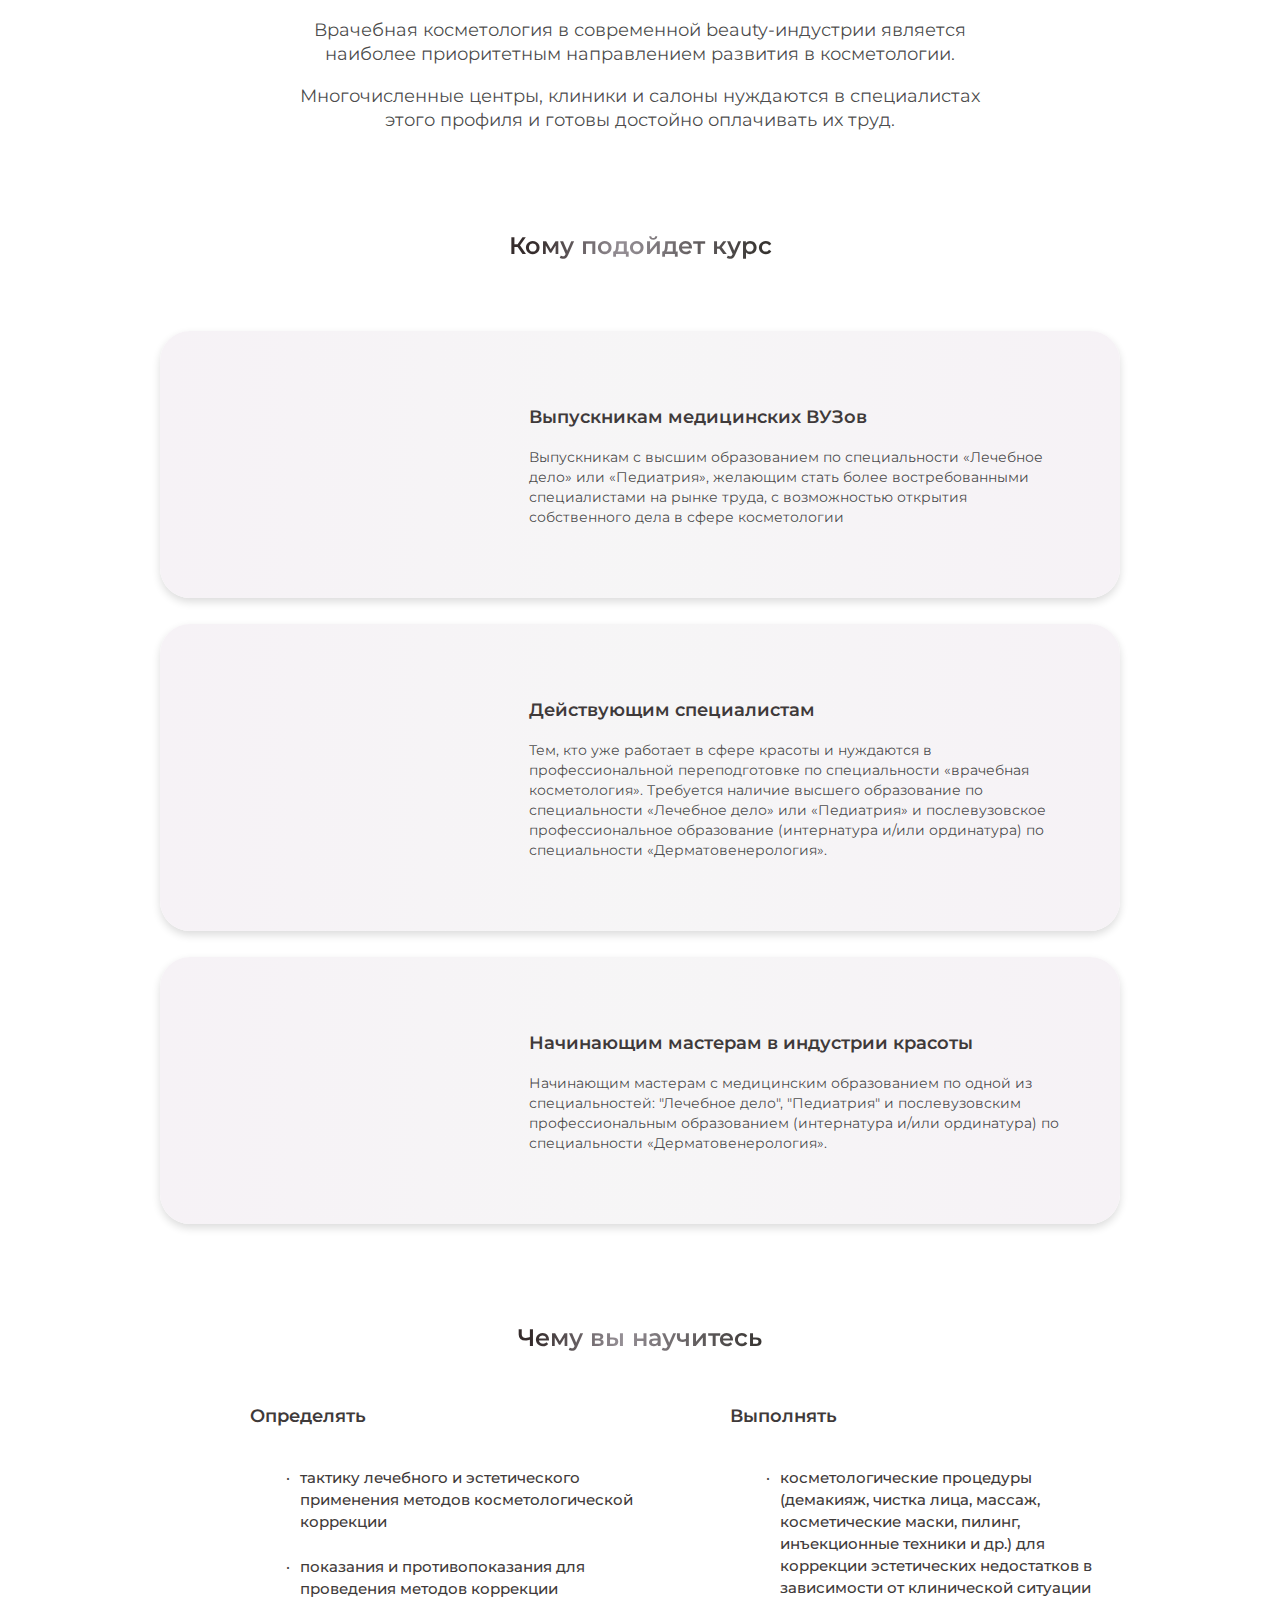
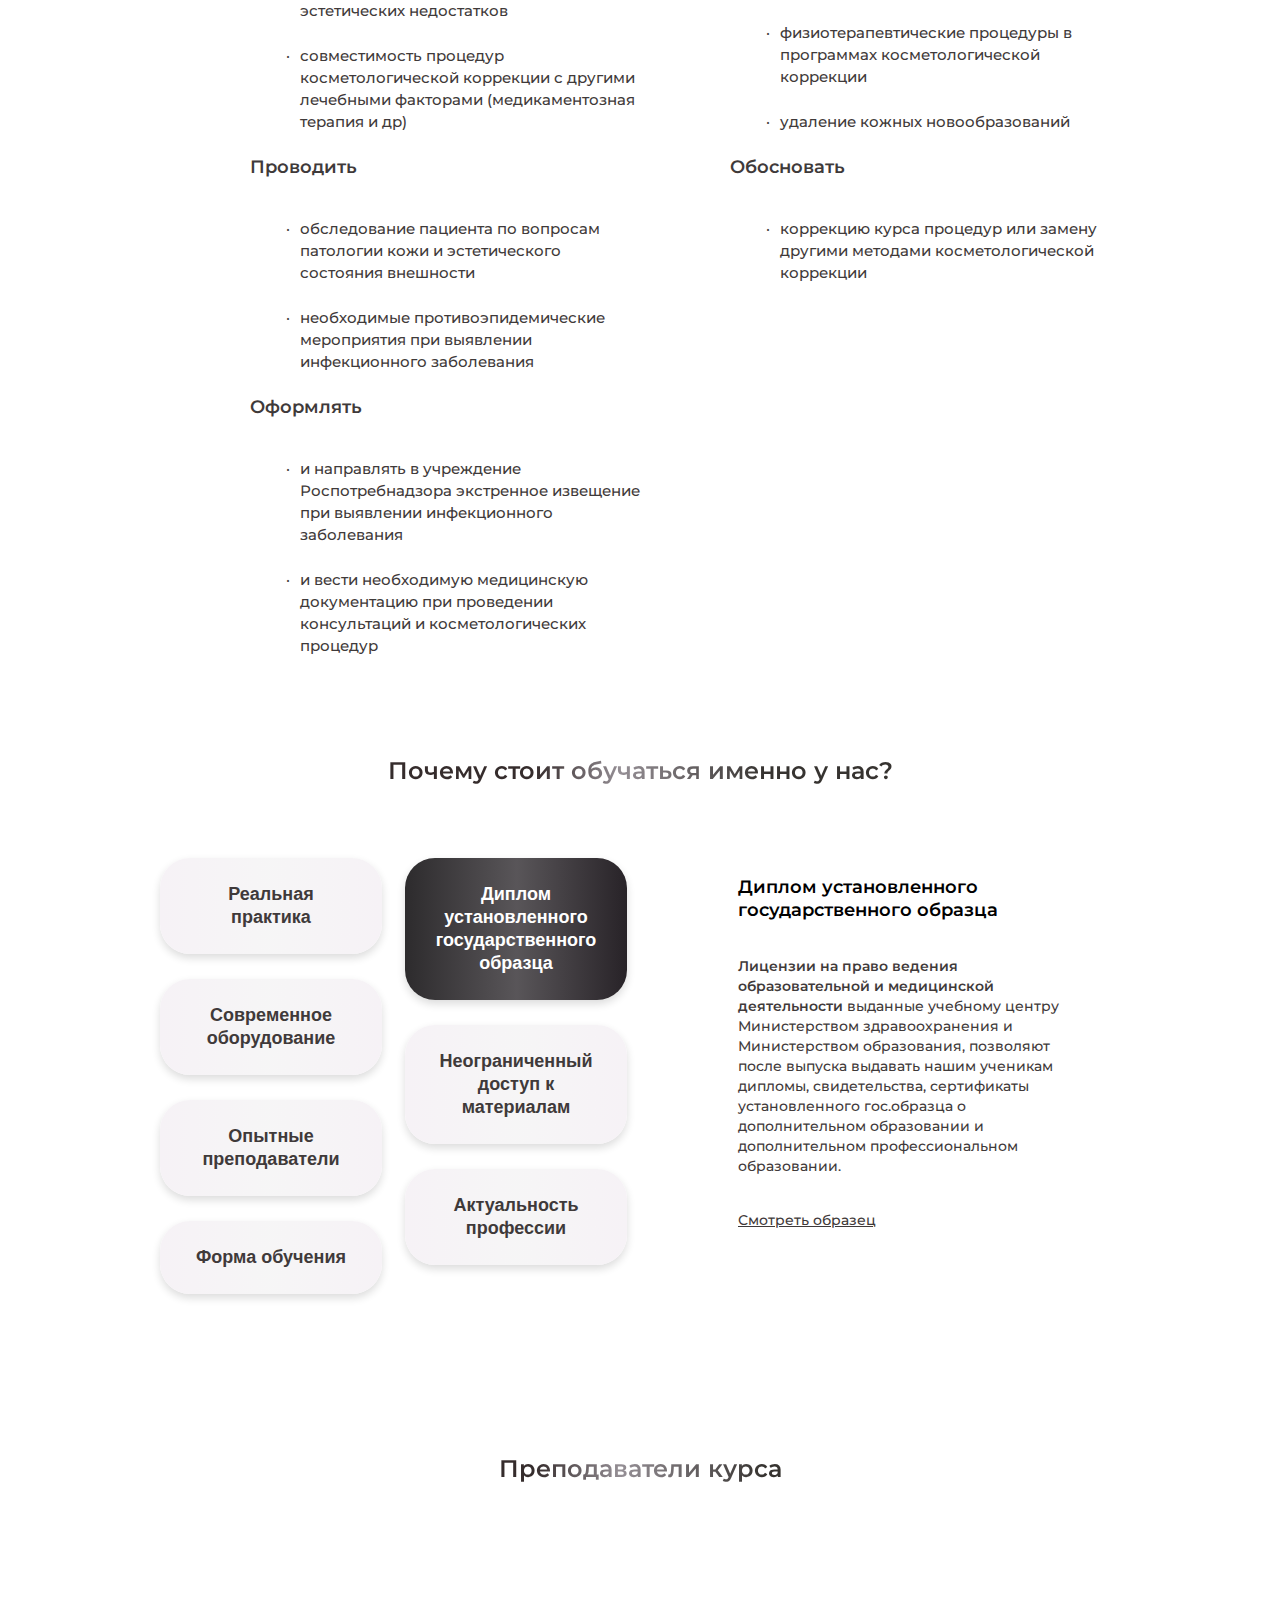
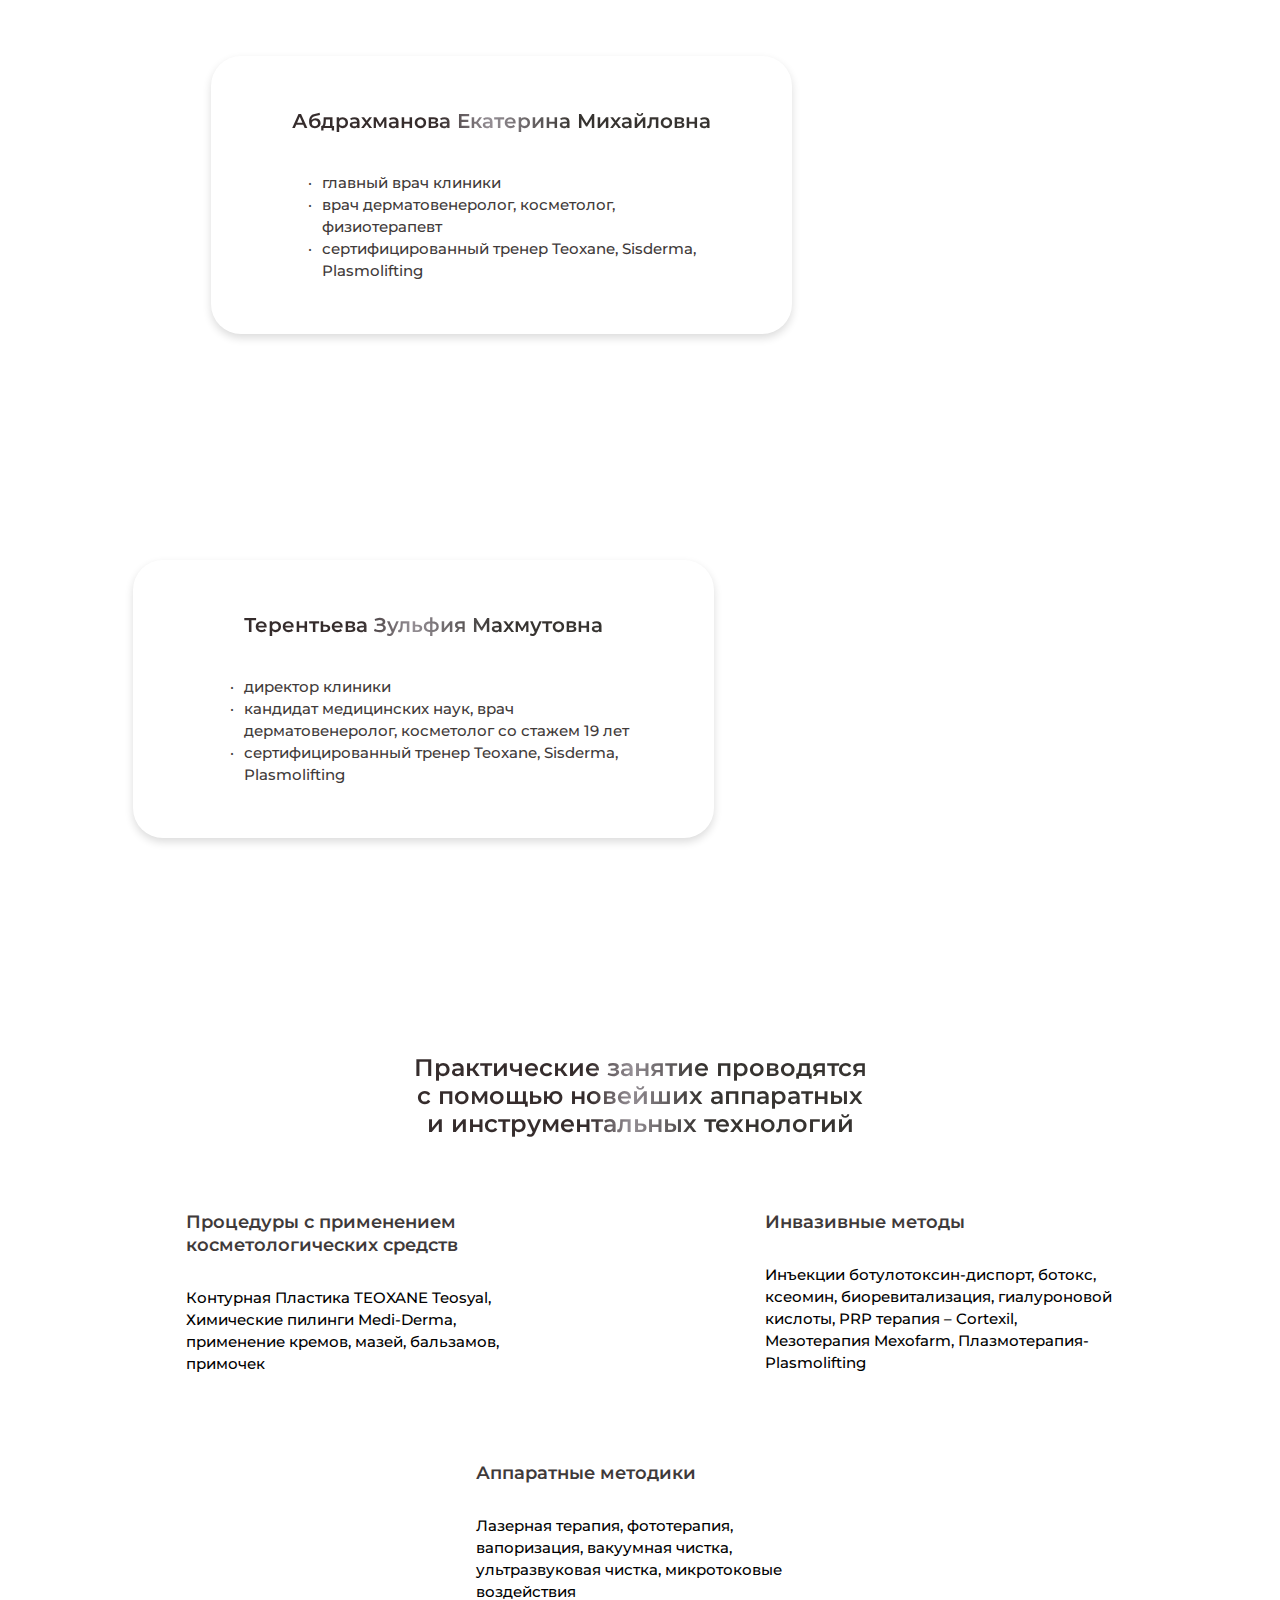
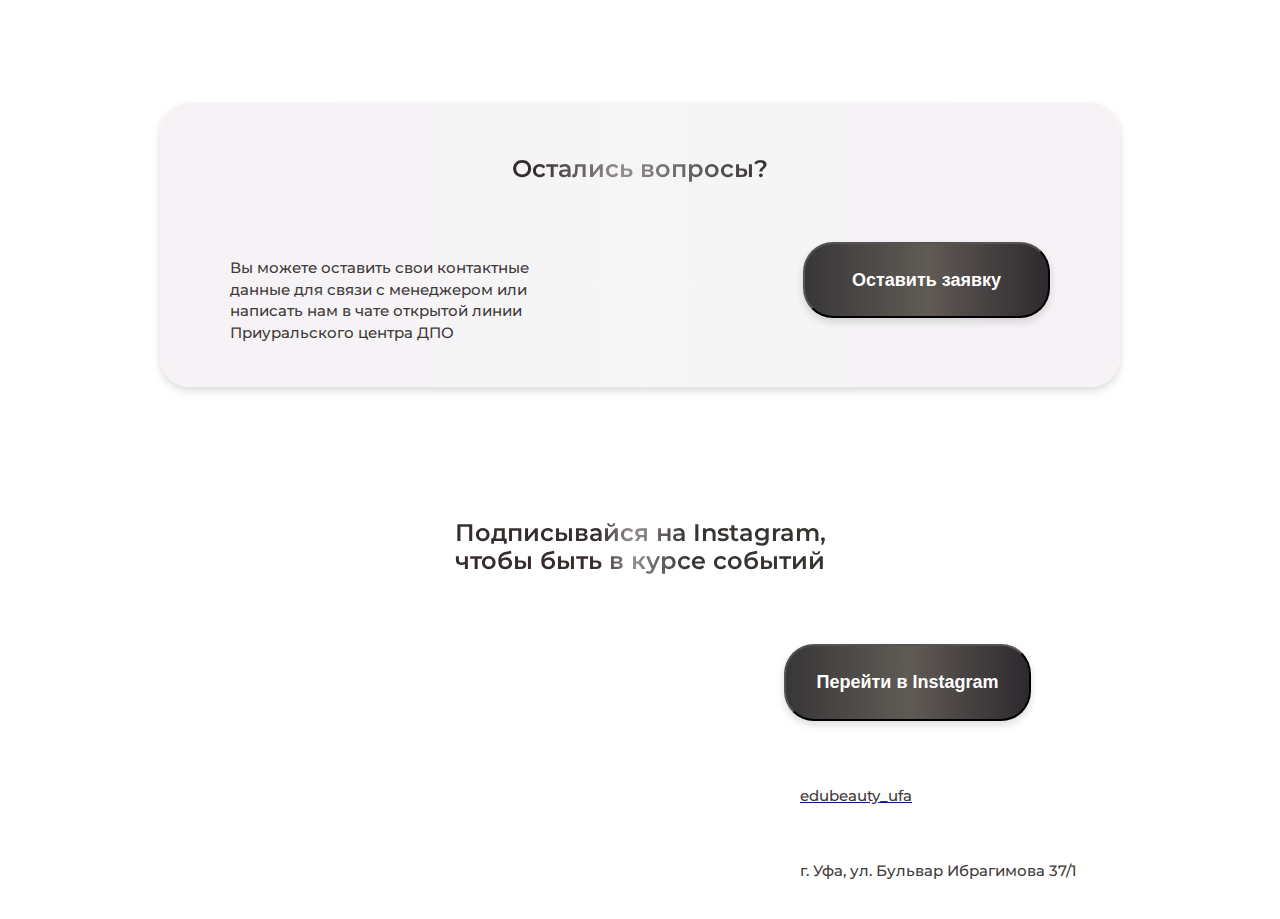
==== commit d073c2d5: "link to diploma img" ====
--- a/index.html
+++ b/index.html
@@ -12,6 +12,7 @@
     <link rel="stylesheet" href="https://owlcarousel2.github.io/OwlCarousel2/assets/owlcarousel/assets/owl.carousel.min.css">
     <link rel="stylesheet" href="https://owlcarousel2.github.io/OwlCarousel2/assets/owlcarousel/assets/owl.theme.default.min.css">
     <link rel="stylesheet" href="https://owlcarousel2.github.io/OwlCarousel2/assets/css/docs.theme.min.css">
+
 </head>
 
 <body>
@@ -125,6 +126,7 @@
                                     коррекцию курса процедур или замену другими методами косметологической коррекции
                                 </li>
                             </ul>
+
                         </ul>
                     </div>
                 </div>
@@ -180,9 +182,10 @@
 
                         <a href="#x" class="why-us__overlay" id="win1"></a>
                         <div class="why-us__modal-window">
-                            <h3 class="why-us__head_modal">Реальная практика</h3>
+                            <h3 class="why-us__head_modal">Диплом установленного государственного образца</h3>
                             <p class="why-us__text">
-                                Практические занятия – важнейшая часть нашего учебного процесса. Практика составляет 463 аккредитованных часа. Обучение проходит в практикующих косметологических клиниках.
+                                <span class="text_bold">Лицензии на право ведения образовательной и медицинской деятельности</span> выданные учебному центру Министерством здравоохранения и Министерством образования, позволяют после выпуска выдавать нашим
+                                ученикам дипломы, свидетельства, сертификаты установленного гос.образца о дополнительном образовании и дополнительном профессиональном образовании.
                             </p>
                             <a class="why-us__btn-close" title="Закрыть" href="#close"></a>
                         </div>
@@ -217,226 +220,250 @@
                         <div class="why-us__modal-window">
                             <h3 class="why-us__head_modal">Диплом установленного государственного образца</h3>
                             <p class="why-us__text">Лицензии на право ведения образовательной и медицинской деятельности</span> выданные учебному центру Министерством здравоохранения и Министерством образования, позволяют после выпуска выдавать нашим ученикам дипломы, свидетельства,
-                                сертификаты установленного гос.образца о дополнительном образовании и дополнительном профессиональном образовании.
-
-                                <a class="why-us__btn-close" title="Закрыть" href="#close"></a>
-                        </div>
-
-                    </div>
-
-                    <a href="#x" class="why-us__overlay" id="win6"></a>
-                    <div class="why-us__modal-window">
-                        <h3 class="why-us__head_modal">Неограниченный доступ к материалам</h3>
-                        <p class="why-us__text">Легкоусваиваемый теоретический курс врачебной косметологии, сопровождаемый разъяснительными материалами. Неограниченный по времени доступ к обучающим материалам.
-                        </p>
-                        <a class="why-us__btn-close" title="Закрыть" href="#close"></a>
-                    </div>
-
-                    <a href="#x" class="why-us__overlay" id="win7"></a>
-                    <div class="why-us__modal-window">
-                        <h3 class="why-us__head_modal">Актуальность профессии</h3>
-                        <p class="why-us__text">Наши курсы включают самые востребованные программы на рынке красоты в данный момент. Мы постоянно развиваемся и знаем, что сейчас популярно и актуально.
-                        </p>
-                        <a class="why-us__btn-close" title="Закрыть" href="#close"></a>
-                    </div>
-                </div>
-
-                <!-- контент для десктопной версии (начало)-->
-                <div id="btn_1" style="display: none">
-                    <h3 class="text-head-2">Реальная практика</h3>
-                    <p class="why-us__text">
-                        Практические занятия – важнейшая часть нашего учебного процесса. Практика составляет 463 аккредитованных часа. Обучение проходит в практикующих косметологических клиниках.
-                    </p>
-                </div>
-                <div id="btn_2" style="display: none">
-                    <h3 class="text-head-2">Современное оборудование</h3>
-                    <p class="why-us__text">
-                        В наших классах только современное и качественное косметологическое оборудование, с помощью которого можно проводить: лазерную терапию, фототерапию, вапоризацию, вакуумную чистку, ультразвуковую чистку, микротоковые воздействия.
-                    </p>
-                </div>
-                <div id="btn_3" style="display: none">
-                    <h3 class="text-head-2">Опытные преподаватели</h3>
-                    <p class="why-us__text">
-                        Абдрахманова Екатерина Михайловна - Главный врач клиники.
-                    </p>
-                    <p class="why-us__text">
-                        Терентьева Зульфия Махмутовна - директор клиники.
-                    </p>
-                    <a href="#teachers__link">
-                        <div class="why-us__text">
-                            Подробнее
-                        </div>
-                    </a>
-                </div>
-                <div id="btn_4" style="display: none">
-                    <h3 class="text-head-2">Форма обучения</h3>
-                    <p class="why-us__text">
-                        Форма обучения – очно-заочная, с применением дистанционных образовательных технологий
-                    </p>
-                </div>
-                <div id="btn_5" style="display: none">
-                    <h3 class="text-head-2">Диплом установленного государственного образца</h3>
-                    <p class="why-us__text">
-                        <span class="text_bold">Лицензии на право ведения образовательной и медицинской деятельности</span> выданные учебному центру Министерством здравоохранения и Министерством образования, позволяют после выпуска выдавать нашим ученикам
-                        дипломы, свидетельства, сертификаты установленного гос.образца о дополнительном образовании и дополнительном профессиональном образовании.
-                    </p>
-                    <p class="why-us__link">Смотреть образец</p>
-                </div>
-                <div id="btn_6" style="display: none">
-                    <h3 class="text-head-2">Неограниченный доступ к материалам</h3>
-                    <p class="why-us__text">
-                        Легкоусваиваемый теоретический курс врачебной косметологии, сопровождаемый разъяснительными материалами. Неограниченный по времени доступ к обучающим материалам.
-                    </p>
-                </div>
-                <div id="btn_7" style="display: none">
-                    <h3 class="text-head-2">Актуальность профессии</h3>
-                    <p class="why-us__text">
-                        Наши курсы включают самые востребованные программы на рынке красоты в данный момент. Мы постоянно развиваемся и знаем, что сейчас популярно и актуально.
-                    </p>
-                </div>
-                <!-- контент для десктопной версии (Конец)-->
-
-                <div class="why-us__col_text">
-                    <div id="why-us__content">
+                                сертификаты установленного гос.образца о дополнительном образовании и дополнительном профессиональном образовании.</p>
+                            <a class="why-us__btn-close" title="Закрыть" href="#close"></a>
+                        </div>
+
+                        <a href="#x" class="why-us__overlay" id="win6"></a>
+                        <div class="why-us__modal-window">
+                            <h3 class="why-us__head_modal">Неограниченный доступ к материалам</h3>
+                            <p class="why-us__text">Легкоусваиваемый теоретический курс врачебной косметологии, сопровождаемый разъяснительными материалами. Неограниченный по времени доступ к обучающим материалам.
+                            </p>
+                            <a class="why-us__btn-close" title="Закрыть" href="#close"></a>
+                        </div>
+
+                        <a href="#x" class="why-us__overlay" id="win7"></a>
+                        <div class="why-us__modal-window">
+                            <h3 class="why-us__head_modal">Актуальность профессии</h3>
+                            <p class="why-us__text">Наши курсы включают самые востребованные программы на рынке красоты в данный момент. Мы постоянно развиваемся и знаем, что сейчас популярно и актуально.
+                            </p>
+                            <a class="why-us__btn-close" title="Закрыть" href="#close"></a>
+                        </div>
+                    </div>
+
+                    <!-- контент для десктопной версии (начало)-->
+                    <div id="btn_1" style="display: none">
+                        <h3 class="text-head-2">Реальная практика</h3>
+                        <p class="why-us__text">
+                            Практические занятия – важнейшая часть нашего учебного процесса. Практика составляет 463 аккредитованных часа. Обучение проходит в практикующих косметологических клиниках.
+                        </p>
+                    </div>
+                    <div id="btn_2" style="display: none">
+                        <h3 class="text-head-2">Современное оборудование</h3>
+                        <p class="why-us__text">
+                            В наших классах только современное и качественное косметологическое оборудование, с помощью которого можно проводить: лазерную терапию, фототерапию, вапоризацию, вакуумную чистку, ультразвуковую чистку, микротоковые воздействия.
+                        </p>
+                    </div>
+                    <div id="btn_3" style="display: none">
+                        <h3 class="text-head-2">Опытные преподаватели</h3>
+                        <p class="why-us__text">
+                            Абдрахманова Екатерина Михайловна - Главный врач клиники.
+                            <br> Терентьева Зульфия Махмутовна - директор клиники.
+                        </p>
+                        <a href="#teachers__link">
+                            <div class="why-us__text">
+                                Подробнее
+                            </div>
+                        </a>
+
+                    </div>
+                    <div id="btn_4" style="display: none">
+                        <h3 class="text-head-2">Форма обучения</h3>
+                        <p class="why-us__text">
+                            Форма обучения – очно-заочная, с применением дистанционных образовательных технологий
+                        </p>
+
+                    </div>
+                    <div id="btn_5" style="display: none">
                         <h3 class="text-head-2">Диплом установленного государственного образца</h3>
                         <p class="why-us__text">
                             <span class="text_bold">Лицензии на право ведения образовательной и медицинской деятельности</span> выданные учебному центру Министерством здравоохранения и Министерством образования, позволяют после выпуска выдавать нашим
                             ученикам дипломы, свидетельства, сертификаты установленного гос.образца о дополнительном образовании и дополнительном профессиональном образовании.
                         </p>
-                        <a href="#open-modal">
+                        <a href="https://eduexp.ru/wp-content/uploads/2021/12/diplom_avtoexp.png" target="_blank">
                             <p class="why-us__link">Смотреть образец</p>
                         </a>
-                        <div id="open-modal" class="why-us__modal_desc">
+
+                        <!-- <a href="#open-modal-1">
+                            <p class="why-us__link">Смотреть образец 2</p>
+                        </a>
+                        <div id="open-modal-1" class="why-us__modal_desc">
                             <div>
-                                <a href="#close-modal" title="Закрыть" class="why-us__btn-close_desc">X</a>
+                                <a href="#close-modal-1" title="Закрыть" class="why-us__btn-close_desc">X</a>
                                 <div class="why-us__img-modal_desc">
                                     <img src="https://eduexp.ru/wp-content/uploads/2021/12/diplom_avtoexp.png" alt="">
                                 </div>
                             </div>
-                        </div>
-                    </div>
-                </div>
-            </div>
-    </div>
-    </section>
-    <section class="teachers">
-        <div class="teachers__wrap">
-            <h2 class="teachers__head text-head-1" id="teachers__link">Преподаватели курса</h2>
-            <div class="teachers__wrap-gallery">
-                <div class="owl-carousel owl-theme">
-                    <div class="item">
-                        <div class="teachers__block">
-                            <h2 class="teachers__head_bloc text-head-1">Абдрахманова Екатерина Михайловна</h2>
-                            <ul class="teachers__ul">
-                                <li class="teachers__li">
-                                    главный врач клиники
-                                </li>
-                                <li class="teachers__li">
-                                    врач дерматовенеролог, косметолог, физиотерапевт
-                                </li>
-                                <li class="teachers__li">
-                                    сертифицированный тренер Teoxane, Sisderma, Plasmolifting
-                                </li>
-                            </ul>
-                        </div>
-                        <div class="teachers__img ekat">
-                            <img src="https://eduexp.ru/wp-content/uploads/2022/01/teacher_ekaterina.png" alt="">
-                        </div>
-                    </div>
-                    <div class="item">
-                        <div class="teachers__img zulf">
-                            <img src="https://eduexp.ru/wp-content/uploads/2022/01/director_Zulfia.png" alt="">
-                        </div>
-                        <div class="teachers__block second">
-                            <h2 class="teachers__head_bloc text-head-1">Терентьева Зульфия Махмутовна
-                            </h2>
-                            <ul class="teachers__ul">
-                                <li class="teachers__li">
-                                    директор клиники
-                                </li>
-                                <li class="teachers__li">
-                                    кандидат медицинских наук, врач дерматовенеролог, косметолог со стажем 19 лет
-                                </li>
-                                <li class="teachers__li">
-                                    сертифицированный тренер Teoxane, Sisderma, Plasmolifting
-                                </li>
-                            </ul>
-                        </div>
-                    </div>
-                </div>
-            </div>
-        </div>
-    </section>
-    <section class="class">
-        <div class="class__wrap">
-            <h2 class="class__head text-head-1">Практические занятие проводятся с помощью новейших аппаратных и инструментальных технологий</h2>
-            <div class="class__line">
-                <div class="class__bloc">
-                    <div class="class__img">
-                        <img src="https://eduexp.ru/wp-content/uploads/2022/01/creme.svg" alt="">
-                    </div>
-                    <div class="class__text">
-                        <h3 class="text-head-2">Процедуры с применением косметологических средств</h3>
-                        <p>Контурная Пластика TEOXANE Teosyal, Химические пилинги Medi-Derma, применение кремов, мазей, бальзамов, примочек</p>
-                    </div>
-                </div>
-                <div class="class__bloc">
-                    <div class="class__img">
-                        <img src="https://eduexp.ru/wp-content/uploads/2022/01/syringe.svg" alt="">
-                    </div>
-                    <div class="class__text">
-                        <h3 class="text-head-2">Инвазивные методы</h3>
-                        <p>Инъекции ботулотоксин-диспорт, ботокс, ксеомин, биоревитализация, гиалуроновой кислоты, PRP терапия – Cortexil, Мезотерапия Mexofarm, Плазмотерапия- Plasmolifting</p>
-                    </div>
-                </div>
-            </div>
-            <div class="class__line">
-                <div class="class__bloc">
-                    <div class="class__img">
-                        <img src="https://eduexp.ru/wp-content/uploads/2022/01/Spa_Flower-Traced.svg" alt="">
-                    </div>
-                    <div class="class__text">
-                        <h3 class="text-head-2">Аппаратные методики</h3>
-                        <p>Лазерная терапия, фототерапия, вапоризация, вакуумная чистка, ультразвуковая чистка, микротоковые воздействия</p>
-                    </div>
-                </div>
-            </div>
-        </div>
-    </section>
-    <section class="guestions">
-        <div class="guestions__wrap">
-            <div class="guestions__bloc">
-                <h2 class="guestions__head text-head-1">Остались вопросы?</h2>
-                <div class="guestions__content">
-                    <p class="guestions__text">Вы можете оставить свои контактные данные для связи с менеджером или написать нам в чате открытой линии Приуральского центра ДПО</p>
-                    <button class="guestions__btn">Оставить заявку</button>
-                </div>
-            </div>
-        </div>
-    </section>
-    <section class="inst">
-        <div class="inst__wrap">
-            <h2 class="inst__head text-head-1">Подписывайся на Instagram, чтобы быть в курсе событий</h2>
-            <div class="inst__wrap-col">
-                <div class="inst__col">
-                    <img class="inst__img" src="https://eduexp.ru/wp-content/uploads/2022/01/mokape_kosmetology.png" alt="">
-                </div>
-                <div class="inst__col">
-                    <button class="inst__btn" onclick="window.location.href='https://www.instagram.com/eduexp.ru/'">Перейти в Instagram</button>
-                    <div class="inst__contact">
-                        <a href="https://www.tiktok.com/@edubeauty_ufa"><img src="https://eduexp.ru/wp-content/uploads/2022/02/TikTok-Traced.svg" alt=""></a>
-                        <a href="https://www.tiktok.com/@edubeauty_ufa">
-                            <p class="inst__text">edubeauty_ufa</p>
-                        </a>
-                    </div>
-                    <div class="inst__contact">
-                        <img src="https://eduexp.ru/wp-content/uploads/2022/02/Place-Marker-Traced.svg" alt="">
-                        <p class="inst__text">г. Уфа, ул. Бульвар Ибрагимова 37/1</p>
-                    </div>
-                </div>
-            </div>
-        </div>
-    </section>
+                        </div> -->
+
+                        <!-- <button id="vis" onclick="visible()">Показать</button>
+                        <div class="modal_wrapper">
+                            <div id="modal-box">
+                                <p id="hid" onclick="hide()">x</p>
+                                <img src="https://www.sunhome.ru/i/wallpapers/163/alberta-banf-kanada.1920x1200.jpg">
+                            </div>
+                        </div> -->
+
+                    </div>
+                    <div id="btn_6" style="display: none">
+                        <h3 class="text-head-2">Неограниченный доступ к материалам</h3>
+                        <p class="why-us__text">
+                            Легкоусваиваемый теоретический курс врачебной косметологии, сопровождаемый разъяснительными материалами. Неограниченный по времени доступ к обучающим материалам.
+                        </p>
+                    </div>
+                    <div id="btn_7" style="display: none">
+                        <h3 class="text-head-2">Актуальность профессии</h3>
+                        <p class="why-us__text">
+                            Наши курсы включают самые востребованные программы на рынке красоты в данный момент. Мы постоянно развиваемся и знаем, что сейчас популярно и актуально.
+                        </p>
+                    </div>
+                    <!-- контент для десктопной версии (Конец)-->
+
+                    <div class="why-us__col_text">
+                        <div id="why-us__content">
+                            <h3 class="text-head-2">Диплом установленного государственного образца</h3>
+                            <p class="why-us__text">
+                                <span class="text_bold">Лицензии на право ведения образовательной и медицинской деятельности</span> выданные учебному центру Министерством здравоохранения и Министерством образования, позволяют после выпуска выдавать нашим
+                                ученикам дипломы, свидетельства, сертификаты установленного гос.образца о дополнительном образовании и дополнительном профессиональном образовании.
+                            </p>
+                            <a href="https://eduexp.ru/wp-content/uploads/2021/12/diplom_avtoexp.png" target="_blank">
+                                <p class="why-us__link">Смотреть образец</p>
+                            </a>
+
+                            <!-- <a href="#open-modal">
+                                <p class="why-us__link">Смотреть образец</p>
+                            </a>                            
+                            <div id="open-modal" class="why-us__modal_desc">
+                                <div>
+                                    <a href="#close-modal" title="Закрыть" class="why-us__btn-close_desc">X</a>
+                                    <div class="why-us__img-modal_desc">
+                                        <img src="https://eduexp.ru/wp-content/uploads/2021/12/diplom_avtoexp.png" alt="">
+                                    </div>
+                                </div>
+                            </div> -->
+                        </div>
+                    </div>
+                </div>
+            </div>
+        </section>
+        <section class="teachers">
+            <div class="teachers__wrap">
+                <h2 class="teachers__head text-head-1" id="teachers__link">Преподаватели курса</h2>
+                <div class="teachers__wrap-gallery">
+                    <div class="owl-carousel owl-theme">
+                        <div class="item">
+                            <div class="teachers__block">
+                                <h3 class="teachers__head_bloc text-head-1">Абдрахманова Екатерина Михайловна</h3>
+                                <ul class="teachers__ul">
+                                    <li class="teachers__li">
+                                        главный врач клиники
+                                    </li>
+                                    <li class="teachers__li">
+                                        врач дерматовенеролог, косметолог, физиотерапевт
+                                    </li>
+                                    <li class="teachers__li">
+                                        сертифицированный тренер Teoxane, Sisderma, Plasmolifting
+                                    </li>
+                                </ul>
+                            </div>
+                            <div class="teachers__img ekat">
+                                <img src="https://eduexp.ru/wp-content/uploads/2022/01/teacher_ekaterina.png" alt="">
+                            </div>
+                        </div>
+                        <div class="item">
+                            <div class="teachers__img zulf">
+                                <img src="https://eduexp.ru/wp-content/uploads/2022/01/director_Zulfia.png" alt="">
+                            </div>
+                            <div class="teachers__block second">
+                                <h3 class="teachers__head_bloc text-head-1">Терентьева Зульфия Махмутовна
+                                </h3>
+                                <ul class="teachers__ul">
+                                    <li class="teachers__li">
+                                        директор клиники
+                                    </li>
+                                    <li class="teachers__li">
+                                        кандидат медицинских наук, врач дерматовенеролог, косметолог со стажем 19 лет
+                                    </li>
+                                    <li class="teachers__li">
+                                        сертифицированный тренер Teoxane, Sisderma, Plasmolifting
+                                    </li>
+                                </ul>
+                            </div>
+                        </div>
+                    </div>
+                </div>
+            </div>
+        </section>
+        <section class="class">
+            <div class="class__wrap">
+                <h2 class="class__head text-head-1">Практические занятие проводятся с помощью новейших аппаратных и инструментальных технологий</h2>
+                <div class="class__line">
+                    <div class="class__bloc">
+                        <div class="class__img">
+                            <img src="https://eduexp.ru/wp-content/uploads/2022/01/creme.svg" alt="">
+                        </div>
+                        <div class="class__text">
+                            <h3 class="text-head-2">Процедуры с применением косметологических средств</h3>
+                            <p>Контурная Пластика TEOXANE Teosyal, Химические пилинги Medi-Derma, применение кремов, мазей, бальзамов, примочек</p>
+                        </div>
+                    </div>
+                    <div class="class__bloc">
+                        <div class="class__img">
+                            <img src="https://eduexp.ru/wp-content/uploads/2022/01/syringe.svg" alt="">
+                        </div>
+                        <div class="class__text">
+                            <h3 class="text-head-2">Инвазивные методы</h3>
+                            <p>Инъекции ботулотоксин-диспорт, ботокс, ксеомин, биоревитализация, гиалуроновой кислоты, PRP терапия – Cortexil, Мезотерапия Mexofarm, Плазмотерапия- Plasmolifting</p>
+                        </div>
+                    </div>
+                </div>
+                <div class="class__line">
+                    <div class="class__bloc">
+                        <div class="class__img">
+                            <img src="https://eduexp.ru/wp-content/uploads/2022/01/Spa_Flower-Traced.svg" alt="">
+                        </div>
+                        <div class="class__text">
+                            <h3 class="text-head-2">Аппаратные методики</h3>
+                            <p>Лазерная терапия, фототерапия, вапоризация, вакуумная чистка, ультразвуковая чистка, микротоковые воздействия</p>
+                        </div>
+                    </div>
+                </div>
+            </div>
+        </section>
+        <section class="guestions">
+            <div class="guestions__wrap">
+                <div class="guestions__bloc">
+                    <h2 class="guestions__head text-head-1">Остались вопросы?</h2>
+                    <div class="guestions__content">
+                        <p class="guestions__text">Вы можете оставить свои контактные данные для связи с менеджером или написать нам в чате открытой линии Приуральского центра ДПО</p>
+                        <button class="guestions__btn">Оставить заявку</button>
+                    </div>
+                </div>
+            </div>
+        </section>
+        <section class="inst">
+            <div class="inst__wrap">
+                <h2 class="inst__head text-head-1">Подписывайся на Instagram, чтобы быть в курсе событий</h2>
+                <div class="inst__wrap-col">
+                    <div class="inst__col">
+                        <img class="inst__img" src="https://eduexp.ru/wp-content/uploads/2022/01/mokape_kosmetology.png" alt="">
+                    </div>
+                    <div class="inst__col">
+                        <button class="inst__btn" onclick="window.location.href='https://www.instagram.com/eduexp.ru/'">Перейти в Instagram</button>
+                        <div class="inst__contact">
+                            <a href="https://www.tiktok.com/@edubeauty_ufa"><img src="https://eduexp.ru/wp-content/uploads/2022/02/TikTok-Traced.svg" alt=""></a>
+                            <a href="https://www.tiktok.com/@edubeauty_ufa">
+                                <p class="inst__text">edubeauty_ufa</p>
+                            </a>
+                        </div>
+                        <div class="inst__contact">
+                            <img src="https://eduexp.ru/wp-content/uploads/2022/02/Place-Marker-Traced.svg" alt="">
+                            <p class="inst__text">г. Уфа, ул. Бульвар Ибрагимова 37/1</p>
+                        </div>
+                    </div>
+                </div>
+            </div>
+        </section>
     </div>
 </body>
 
--- a/style.css
+++ b/style.css
@@ -68,7 +68,6 @@
 
 .for-whom__head-block {
     color: #3F3A3A;
-    margin-top: 0;
 }
 
 .for-whom__block {
@@ -196,6 +195,11 @@
     font-size: 14px;
     line-height: 20px;
     color: #3F3A3A;
+    margin: 34px 0 34px 0;
+}
+
+.why-us__content>.why-us__text:last-child(2) {
+    margin: 0;
 }
 
 .why-us__wrap_col {
@@ -210,10 +214,6 @@
 
 .why-us__col_text {
     padding: 0 27px 0 88px;
-}
-
-.why-us__text {
-    margin: 34px 0 34px 0;
 }
 
 .why-us__link {
@@ -231,10 +231,6 @@
     padding: 0;
     display: flex;
     z-index: 0;
-}
-
-.owl-carousel {
-    z-index: 0!important;
 }
 
 .teachers__head {
@@ -263,6 +259,8 @@
     background-size: auto;
     background-repeat: no-repeat;
     height: 537px;
+    display: flex;
+    align-items: flex-end;
 }
 
 .teachers__gallery {
@@ -355,6 +353,10 @@
     align-items: flex-end;
 }
 
+.owl-carousel {
+    z-index: 0!important;
+}
+
 .class__head {
     margin: 97px auto 73px auto;
     width: 465px;
@@ -447,8 +449,9 @@
     font-weight: 500;
     font-size: 15px;
     line-height: 145%;
-    text-transform: lowercase;
+    /* text-transform: lowercase; */
     color: #3F3A3A;
+    padding: 0 43px 0 16px;
 }
 
 .inst__contact {
@@ -471,10 +474,6 @@
 
 .inst__contact {
     margin: 0 0 23px 0;
-}
-
-.inst__text {
-    padding: 0 43px 0 16px;
 }
 
 .inst__head {
@@ -776,12 +775,18 @@
     .teachers__ul {
         padding: 0 44px 0 24px;
     }
+    .teachers__block.second .teachers__ul {
+        padding: 0 34px 0 24px;
+    }
     h2.teachers__head_bloc.text-head-1 {
         font-weight: 600;
         font-size: 10px;
         line-height: 12px;
         padding: 29px 0 32px 0;
     }
+    h3.teachers__head_bloc.text-head-1 {
+        padding: 29px 0 32px 0;
+    }
     .teachers__img.ekat {
         width: 191px;
         height: 229px;
@@ -825,11 +830,18 @@
         margin: 0;
     }
     .class__text {
-        width: auto;
+        width: 80%;
+        padding: 0;
     }
     .class__wrap {
         margin: auto;
         width: 80%;
+    }
+    .class__img {
+        width: 20%;
+    }
+    .class__img>img {
+        width: 36px;
     }
     .guestions__text {
         font-weight: 500;
@@ -892,4 +904,10 @@
         width: 90%;
         margin: auto;
     }
+}
+
+@media (max-width: 374px) {
+    .teachers__block.second .teachers__ul {
+        padding: 0 11px 0 19px;
+    }
 }